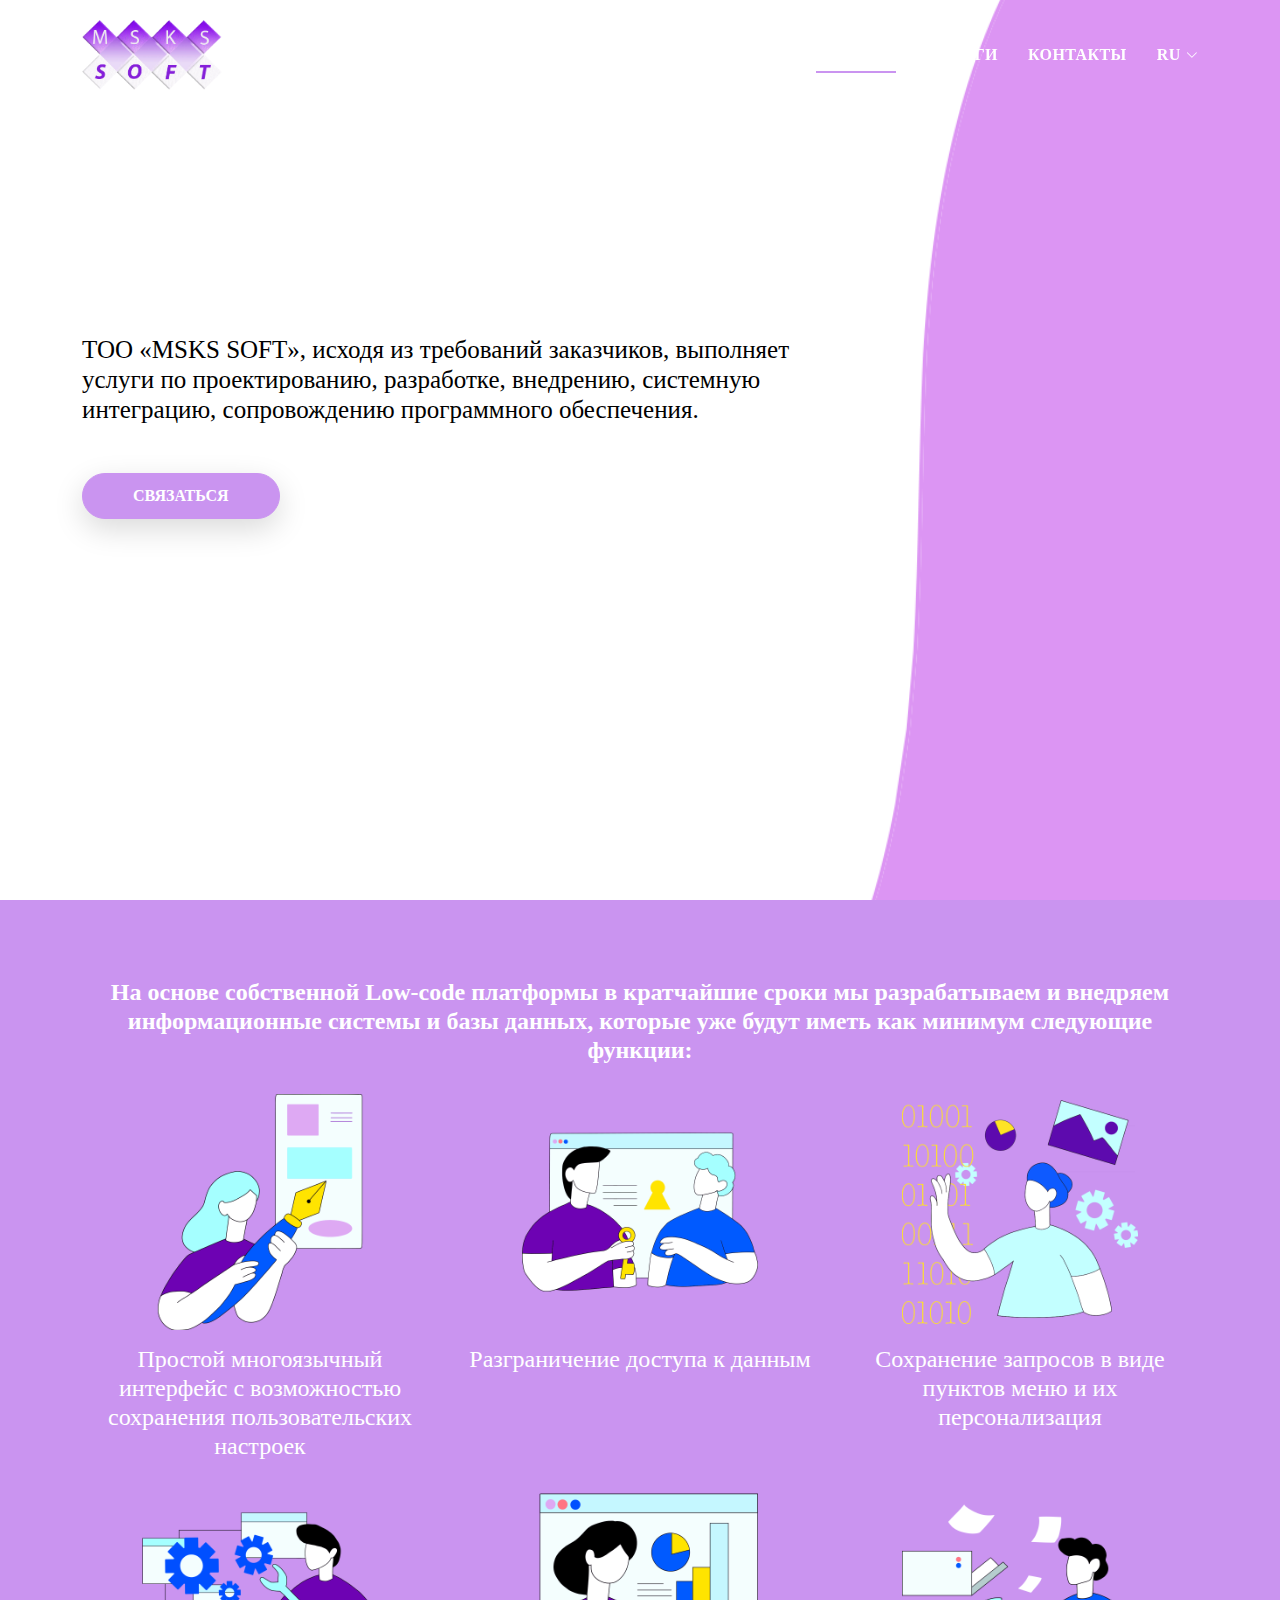
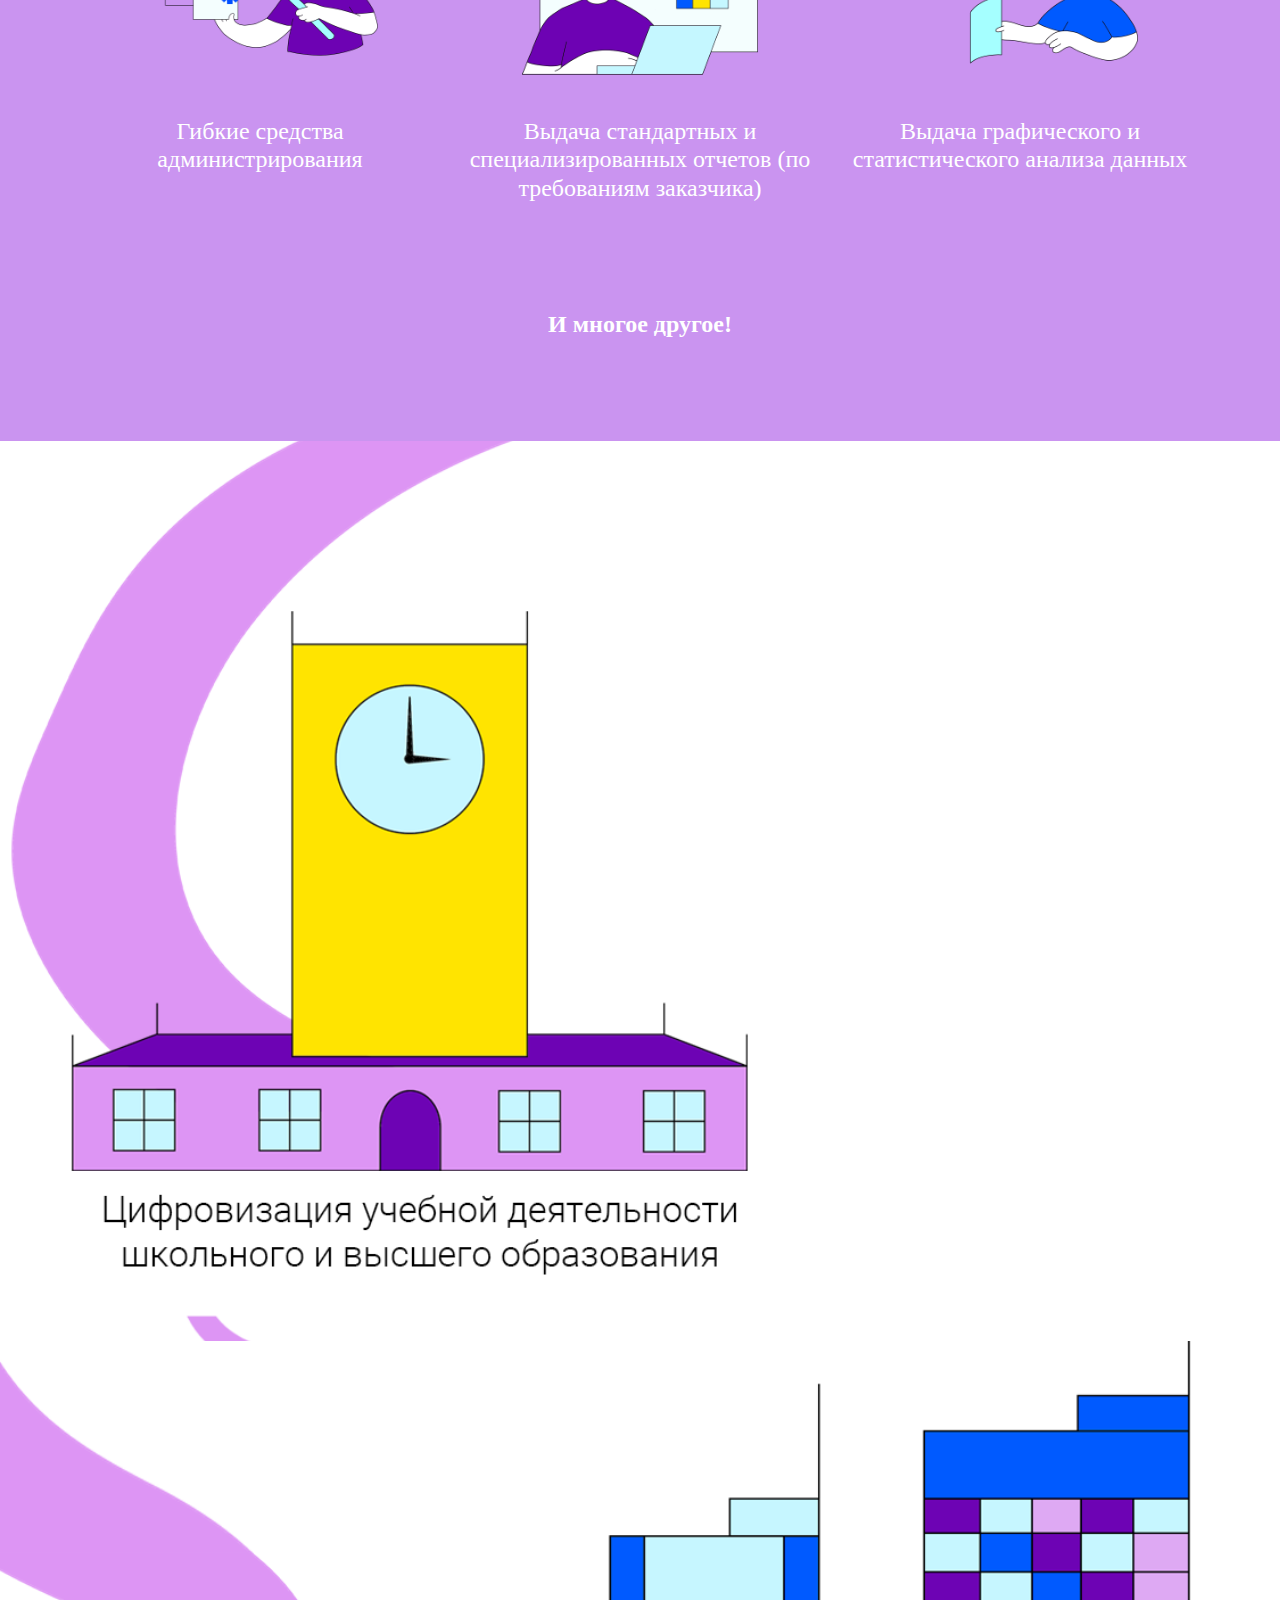
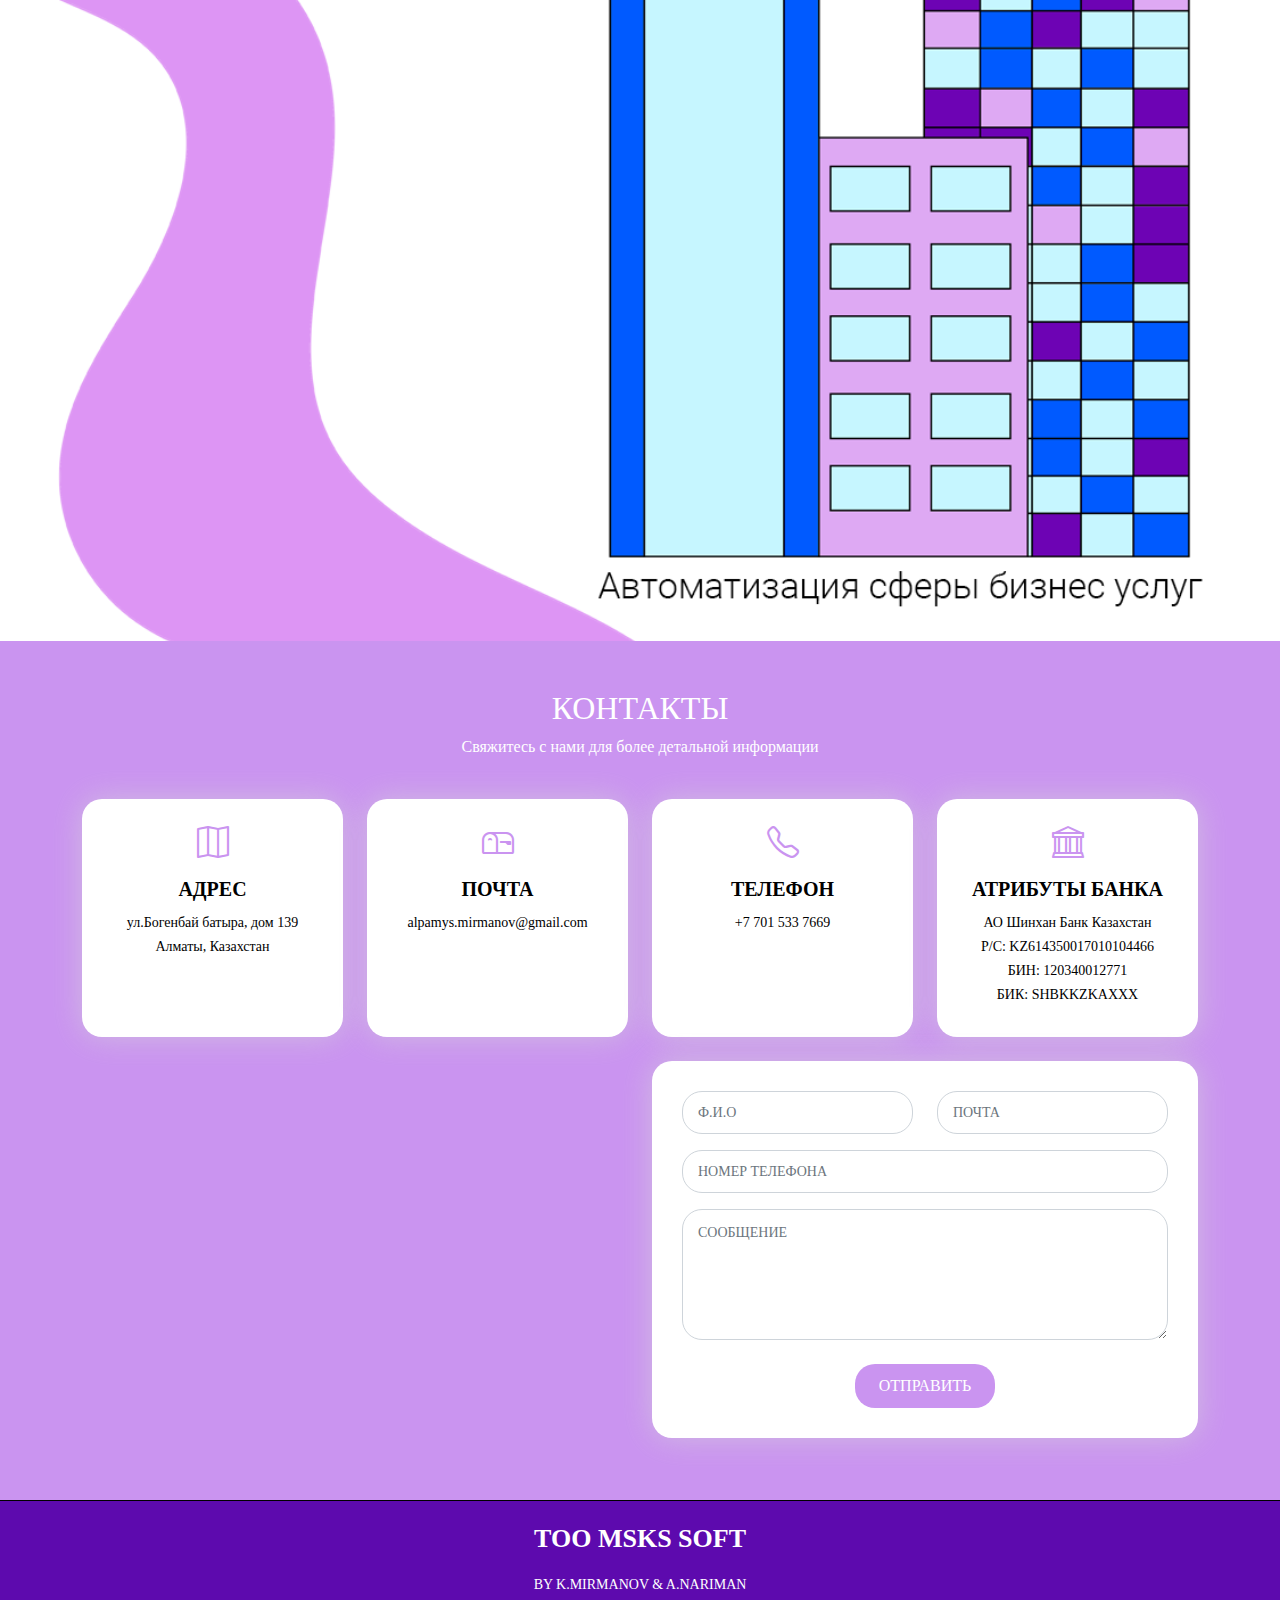
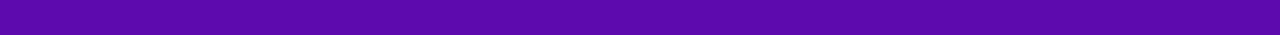
==== home.html @ 3b60f01e "Create home.html" ====
<!DOCTYPE html>
<html lang="en">

<head>
  <meta charset="utf-8">
  <meta content="width=device-width, initial-scale=1.0" name="viewport">

  <title>MSKS SOFT</title>
  <meta content="" name="description">
  <meta content="" name="keywords">

  <!-- Favicons -->
  <link href="assets/img/favicon.png" rel="icon">
  <link href="assets/img/apple-touch-icon.png" rel="apple-touch-icon">

  <!-- Vendor CSS Files -->
  <link href="assets/vendor/bootstrap/css/bootstrap.min.css" rel="stylesheet">
  <link href="assets/vendor/bootstrap-icons/bootstrap-icons.css" rel="stylesheet">
  <link href="assets/vendor/glightbox/css/glightbox.min.css" rel="stylesheet">
  <link href="assets/vendor/swiper/swiper-bundle.min.css" rel="stylesheet">

  <!-- CSS -->
  <link href="assets/cssmobile/style.css" rel="stylesheet">


</head>




<body>

  <!-- ======= Header ======= -->
  <header id="header" class="fixed-top">
    <div class="container d-flex align-items-center justify-content-between">

      <a href="index.html" class="logo"><img src="assets/img/logo.png" alt="" class="img-fluid"></a>


      <nav id="navbar" class="navbar">
        <ul>
          <li><a class="nav-link scrollto active" href="#hero">ГЛАВНАЯ</a></li>
          <li><a class="nav-link scrollto" href="#menu">УСЛУГИ</a></li>
          <li><a class="nav-link scrollto" href="#contact">КОНТАКТЫ</a></li>
          <li class="dropdown"><a href="#"><span>RU</span> <i class="bi bi-chevron-down"></i></a>
            <ul>
              </li>
              <li><a href="index_mobile_eng.html">ENG</a></li>
              <li><a href="index_mobile_kaz.html">KAZ</a></li>
            </ul>
          </li>
          
        </ul>
        <i class="bi bi-list mobile-nav-toggle"></i>
      </nav><!-- .navbar -->

    </div>
  </header><!-- End Header -->

  <!-- ======= Hero Section ======= -->
  <div id="hero" class="hero route bg-image" style="background-image: url(assets/img/hero_mobile.png)">
    <div class="overlay-itro"></div>
    <div class="hero-content display-table">
      <div class="table-cell">
        <div class="container">

          <h1 class="hero-title mb-4">ТОО «MSKS SOFT», исходя из требований  заказчиков,  выполняет услуги по проектированию, разработке, внедрению, системную интеграцию, сопровождению программного обеспечения.<br>
          </h1>
          <br>
            <a class="btn btn-primary" href="#contact" role="button">СВЯЗАТЬСЯ</a>

        </div>
      </div>
    </div>
  </div><!-- End Hero Section -->



  <main id="main">




    <section id="menu" class="menu">
      <div class="container" data-aos="fade-up">
  
  
  
  
        <div class="tab-content" data-aos="fade-up" data-aos-delay="300">
  
          <div class="tab-pane fade active show" id="menu-starters">
  
            <div class="tab-header text-center"> <br><br>
              <h3>На основе собственной Low-code платформы в кратчайшие
                сроки  мы разрабатываем и внедряем информационные системы и базы данных, которые уже
                будут иметь как минимум следующие функции:                
                </h3>
            </div>
  
            <div class="row gallery-6">
  
              <div class="col-lg-4 menu-item">
                <a href="assets/img/u1.png" class="glightbox"><img src="assets/img/u1.png" class="menu-img img-fluid" alt=""></a>
                <h4>Простой многоязычный интерфейс с возможностью сохранения пользовательских настроек
                </h4>
              </div><!-- Menu Item -->
  
              <div class="col-lg-4 menu-item">
                <a href="assets/img/u2.png" class="glightbox"><img src="assets/img/u2.png" class="menu-img img-fluid" alt=""></a>
                <h4>Разграничение доступа к данным                 </h4>
              </div><!-- Menu Item -->
  
              <div class="col-lg-4 menu-item">
                <a href="assets/img/u3.png" class="glightbox"><img src="assets/img/u3.png" class="menu-img img-fluid" alt=""></a>
                <h4>Сохранение запросов в виде пунктов меню и их персонализация                 </h4>
              </div><!-- Menu Item -->
  
              <div class="col-lg-4 menu-item">
                <a href="assets/img/u4.png" class="glightbox"><img src="assets/img/u4.png" class="menu-img img-fluid" alt=""></a>
                <h4>Гибкие средства администрирования                 </h4>
              </div><!-- Menu Item -->
  
              <div class="col-lg-4 menu-item">
                <a href="assets/img/u5.png" class="glightbox"><img src="assets/img/u5.png" class="menu-img img-fluid" alt=""></a>
                <h4>Выдача стандартных и специализированных отчетов (по требованиям заказчика)                </h4>
  
              </div><!-- Menu Item -->
  
              <div class="col-lg-4 menu-item">
                <a href="assets/img/u6.png" class="glightbox"><img src="assets/img/u6.png" class="menu-img img-fluid" alt=""></a>
                <h4>Выдача графического и статистического анализа данных                </h4>
  
              </div><!-- Menu Item -->
  
            </div><br><br><br>
            <div class="tab-header text-center">
              <h3>И многое другое!</h3>
               
            </div>
          </div><!-- End Starter Menu Content -->
        </div>
      </div>
    </section>




<br><br><br>

    <div  id="town" class="home"">

      <div class="container">
        
        <div class="town-content">

        </div>
        <div class="town-content">

        </div>
        <div class="town-content">
          
          </div>
      </div>
    </div><!-- End town -->


    <div id="town2" class="home">

      <div class="container">
        <div class="town2-content">

  

        </div>
      </div>
    </div><!-- End town -->
  

  </section>
 <!-- ======= Contact Section ======= --><br><br>
 <section id="contact" class="contact section-bg">
  <div class="container" data-aos="fade-up">

    <div class="section-title">
      <h2 id="kntkt">КОНТАКТЫ</h2>
      <p id="snami">Свяжитесь с нами для более детальной информации</p>
      <br>
    </div>



    <div class="row">
      <div class="col-lg-3 col-md-6">
        <div class="info-box mb-4">
          <i class="bi bi-map"></i></i>
          <h3>АДРЕС</h3>
          <p>ул.Богенбай батыра, дом 139</p>
          <p>Алматы, Казахстан</p>
          <br><br>


        </div>
      </div>

      <div class="col-lg-3 col-md-6">
        <div class="info-box  mb-4">
          <i class="bi bi-mailbox"></i>
          <h3>ПОЧТА</h3>
          <p>alpamys.mirmanov@gmail.com</p><br><br><br>


        </div>
      </div>

      <div class="col-lg-3 col-md-6">
        <div class="info-box  mb-4">
          <i class="bi bi-telephone"></i>
          <h3>ТЕЛЕФОН</h3>
          <p>+7 701 533 7669</p><br>
          <br>
          <br>


        </div>
      </div>

      
      <div class="col-lg-3 col-md-6">
        <div class="info-box  mb-4">
          <i class="bi bi-bank"></i>
          <h3>АТРИБУТЫ БАНКА</h3>
          <p id="bank">АО Шинхан Банк Казахстан          </p>
          <p id="bank">Р/С: KZ614350017010104466          </p>
          <p id="bank">БИН: 120340012771
          </p>
          <p id="bank">БИК: SHBKKZKAXXX</p>
        </div>
      </div>
    </div>

    <div class="row">

      <div class="col-lg-6 ">
        <iframe class="mb-4 mb-lg-0" src="https://www.google.com/maps/embed?pb=!1m18!1m12!1m3!1d1800.952587237535!2d76.93706563791206!3d43.25147571733733!2m3!1f0!2f0!3f0!3m2!1i1024!2i768!4f13.1!3m3!1m2!1s0x38836faad9323af1%3A0x49ef5af411e0a609!2sBogenbai%20Batyr%20Street%20139%2C%20Almaty%20050000%2C%20Kazakhstan!5e0!3m2!1sen!2smy!4v1660558968487!5m2!1sen!2smy" frameborder="0" style="border:0; width: 100%; height: 384px;" allowfullscreen></iframe>
      </div>

      <div class="col-lg-6">
        <form action="https://formspree.io/f/maykyvpa" method="post" role="form" class="formm">
          <div class="row">
            <div class="col-md-6 form-group">
              <input type="text" name="name" class="form-control" id="name" placeholder="Ф.И.О" required>
            </div>
            <div class="col-md-6 form-group mt-3 mt-md-0">
              <input type="email" class="form-control" name="email" id="email" placeholder="ПОЧТА" required>
            </div>
          </div>
          <div class="form-group mt-3">
            <input type="text" class="form-control" name="subject" id="subject" placeholder="НОМЕР ТЕЛЕФОНА" required>
          </div>
          <div class="form-group mt-3">
            <textarea class="form-control" name="message" rows="5" placeholder="СООБЩЕНИЕ" required></textarea>
          </div>
          <br>
          <div class="text-center"><button type="submit">ОТПРАВИТЬ</button></div>
        </form>
      </div>

    </div>

  </div>
</section><!-- End Contact Section -->



  </main>

<br><br>
 
  <!-- ======= Footer ======= -->
  <footer id="footer">
    <div class="container">
      <br>
      <h3>ТОО MSKS SOFT </h3>
      <p>BY K.MIRMANOV & A.NARIMAN</p>

      </div>
    </div>
  </footer><!-- End Footer -->



  <div id="preloader"></div>
  <a href="#" class="back-to-top d-flex align-items-center justify-content-center"><i class="bi bi-arrow-up-short"></i></a>

  <!-- Vendor JS Files -->
  <script src="assets/vendor/purecounter/purecounter_vanilla.js"></script>
  <script src="assets/vendor/bootstrap/js/bootstrap.bundle.min.js"></script>
  <script src="assets/vendor/glightbox/js/glightbox.min.js"></script>
  <script src="assets/vendor/swiper/swiper-bundle.min.js"></script>
  <script src="assets/vendor/typed.js/typed.min.js"></script>

  <!-- JS File -->
  <script src="assets/js/main.js"></script>

</body>

</html>
---- assets/cssmobile/style.css ----
/*--------------------------------------------------------------
# General
--------------------------------------------------------------*/
body {
  background-color: #ca94f0;
  color: #000000;
}

h1,
h2,
h3,
h4,
h5,
h6 {
  color: #1e1e1e;
}

a {
  color: #1e1e1e;
  text-decoration: none;
  transition: all 0.5s ease-in-out;
}

a:hover {
  color: #ca94f0;
  text-decoration: none;
  transition: all 0.5s ease-in-out;
}

.p-r {
  position: relative;
}

.color-a {
  text-decoration: none;
  color: #ca94f0;
}

.color-d {
  color: #f5f5f5;
}

.color-text-a {
  text-decoration: none;
  color: #000000;
}

.box-shadow,
.card-blog,
.work-box,
.service-box,
.paralax-mf {
  box-shadow: 0 13px 8px -10px rgba(0, 0, 0, 0.1);
}

.box-shadow-a,
.button:hover {
  text-decoration: none;
  box-shadow: 0 0 0 4px #cde1f8;
}

.display-5 {
  font-size: 2.5rem;
  font-weight: 300;
  line-height: 1.1;
}

.display-6 {
  font-size: 2rem;
  font-weight: 300;
  line-height: 1.1;
}

.avatar {
  width: 32px;
  height: 32px;
  margin-right: 4px;
  overflow: hidden;
}

.bg-image {
  background-repeat: no-repeat;
  background-attachment: fixed;
  background-size: cover;
  background-position: center center;
}

@media (max-width: 1024px) {
  .bg-image {
    background-attachment: scroll;
  }
}

.overlay-mf {
  background-color: #ca94f0;
}

.overlay-mf {
  position: absolute;
  top: 0;
  left: 0px;
  padding: 0;
  height: 100%;
  width: 100%;
  opacity: 0.7;
}

.paralax-mf {
  position: relative;
  padding: 8rem 0;
}

.display-table {
  width: 100%;
  height: 100%;
  display: table;
}

.table-cell {
  display: table-cell;
  vertical-align: middle;
}

/*--/ Sections /--*/
.sect-4 {
  padding: 4rem 0;
}

.sect-pt4 {
  padding-top: 4rem;
}

.sect-mt4 {
  margin-top: 4rem;
}

/*--/ Title s /--*/
.title-s {
  font-weight: 600;
  color: #1e1e1e;
  font-size: 1.1rem;
}

/*--/ Title A /--*/
.title-box {
  margin-bottom: 4rem;
}

.title-a {
  text-decoration: none;
  font-size: 3rem;
  font-weight: bold;
  text-transform: uppercase;
}

.subtitle-a {
  text-decoration: none;
  color: #4e4e4e;
}

.line-mf {
  width: 40px;
  height: 5px;
  background-color: #ca94f0;
  margin: 0 auto;
}

/*--/ Title Left /--*/
.title-box-2 {
  margin-bottom: 3rem;
}

.title-left {
  font-size: 2rem;
  position: relative;
}

.title-left:before {
  content: "";
  position: absolute;
  height: 3px;
  background-color: #ca94f0;
  width: 100px;
  bottom: -12px;
}

/*------/ Box /------*/
.box-pl2 {
  padding-left: 2rem;
}

.box-shadow-full {
  padding: 3rem 1.25rem;
  position: relative;
  background-color: #fff;
  margin-bottom: 3rem;
  z-index: 2;
  box-shadow: 0 1px 1px 0 rgba(0, 0, 0, 0.06), 0 2px 5px 0 rgba(0, 0, 0, 0.2);
}

@media (min-width: 768px) {
  .box-shadow-full {
    padding: 3rem;
  }
}

/*------/ Socials /------*/
.socials {
  padding: 1.5rem 0;
}

.socials ul li {
  display: inline-block;
}

.socials .ico-circle {
  height: 40px;
  width: 40px;
  font-size: 1.2rem;
  border-radius: 50%;
  line-height: 1.6;
  margin: 0 15px 0 0;
  box-shadow: 0 0 0 3px #ca94f0;
  transition: all 500ms ease;
}

.socials .ico-circle:hover {
  background-color: #ca94f0;
  color: #fff;
  box-shadow: 0 0 0 3px #cde1f8;
  transition: all 500ms ease;
}

/*------/ Ul resect /------*/
.ul-resect,
.widget-tags ul,
.widget-sidebar .list-sidebar,
.box-comments .list-comments,
.blog-wrapper .post-meta ul,
.list-ico,
.socials ul {
  list-style: none;
  padding-left: 0;
  margin-bottom: 0;
}

.list-ico {
  line-height: 2;
}

.list-ico span {
  color: #ca94f0;
  margin-right: 10px;
}

/*------/ Ico Circle /------*/
.ico-circle {
  height: 100px;
  width: 100px;
  font-size: 2rem;
  border-radius: 50%;
  line-height: 1.55;
  margin: 0 auto;
  text-align: center;
  box-shadow: 0 0 0 10px #ca94f0;
  display: block;
}

/*------/ Owl Carousel /------*/
.owl-theme .owl-dots {
  text-align: center;
  margin-top: 18px;
}

.owl-theme .owl-dots .owl-dot {
  display: inline-block;
}

.owl-theme .owl-dots .owl-dot span {
  width: 18px;
  height: 7px;
  margin: 5px 5px;
  background: #cde1f8;
  border: 0px solid #cde1f8;
  display: block;
  transition: all 0.6s ease-in-out;
  cursor: pointer;
}

.owl-theme .owl-dots .owl-dot:hover span {
  background-color: #cde1f8;
}

.owl-theme .owl-dots .owl-dot.active span {
  background-color: #1B1B1B;
  width: 25px;
}

/*--/ Scrolltop s /--*/
.scrolltop-mf {
  position: relative;
  display: none;
}

.scrolltop-mf span {
  z-index: 999;
  position: fixed;
  width: 42px;
  height: 42px;
  background-color: #ca94f0;
  opacity: 0.7;
  font-size: 1.6rem;
  line-height: 1.5;
  text-align: center;
  color: #ca94f0;
  top: auto;
  left: auto;
  right: 30px;
  bottom: 50px;
  cursor: pointer;
  border-radius: 50%;
}

/*--------------------------------------------------------------
# Back to top button
--------------------------------------------------------------*/
.back-to-top {
  position: fixed;
  visibility: hidden;
  opacity: 0;
  right: 15px;
  bottom: 15px;
  z-index: 996;
  background: #5d0aae;
  width: 40px;
  height: 40px;
  border-radius: 50px;
  transition: all 0.4s;
}

.back-to-top i {
  font-size: 28px;
  color: #fff;
  line-height: 0;
}

.back-to-top:hover {
  background: #0e5aff;
  color: #fff;
}

.back-to-top.active {
  visibility: visible;
  opacity: 1;
}

/*------/ Prelaoder /------*/
#preloader {
  position: fixed;
  top: 0;
  left: 0;
  right: 0;
  bottom: 0;
  z-index: 9999;
  overflow: hidden;
  background: #ca94f0;
}

#preloader:before {
  content: "";
  position: fixed;
  top: calc(50% - 30px);
  left: calc(50% - 30px);
  border: 6px solid #f2f2f2;
  border-top: 6px solid #ca94f0;
  border-radius: 50%;
  width: 60px;
  height: 60px;
  -webkit-animation: animate-preloader 1s linear infinite;
  animation: animate-preloader 1s linear infinite;
}

@-webkit-keyframes animate-preloader {
  0% {
    transform: rotate(0deg);
  }

  100% {
    transform: rotate(360deg);
  }
}

@keyframes animate-preloader {
  0% {
    transform: rotate(0deg);
  }

  100% {
    transform: rotate(360deg);
  }
}

/*------/ Button /------*/
.button {
  display: inline-block;
  padding: 0.3rem 0.6rem;
  text-align: center;
  vertical-align: middle;
  -webkit-user-select: none;
  -moz-user-select: none;
  user-select: none;
  font-size: 1rem;
  border-radius: 0.3rem;
  border: 1px solid transparent;
  transition: all 500ms ease;
  cursor: pointer;
}

.button:focus {
  outline: 0;
}

.button:hover {
  background-color: #c17af5;
  color: #fff;
  transition: all 500ms ease;
}

.button-a {
  text-decoration: none;
  background-color: #ca94f0;
  color: #fff;
  border-color: #cde1f8;
}

.button-big {
  padding: 0.9rem 2.3rem;
  font-size: 1.2rem;
}

.button-rouded {
  border-radius: 5rem;
}

.btn-lg {
  padding: 0.5rem 1rem;
  font-size: 1.25rem;
  line-height: 1.5;
  border-radius: 0.3rem;
}

/*--------------------------------------------------------------
# Header
--------------------------------------------------------------*/
#header {
  transition: all 0.5s;
  z-index: 997;
  padding: 20px 0;
}

#header .logo {
  font-size: 28px;
  margin: 0;
  padding: 0;
  font-weight: 600;
  letter-spacing: 1px;
}

#header .logo a {
  color: black;
}

#header .logo img {
  max-height: 70px;
}

#header.header-scrolled {
  background: #5d0aae;
  padding: 12px 0;
}

/*--------------------------------------------------------------
# Navigation Menu
--------------------------------------------------------------*/
/**
* Desktop Navigation 
*/
.navbar {
  padding: 0;
}

.navbar ul {
  margin: 0;
  padding: 0;
  display: flex;
  list-style: none;
  align-items: center;
}

.navbar li {
  position: relative;
}

.navbar>ul>li {
  white-space: nowrap;
  padding: 10px 0 10px 30px;
}

.navbar a,
.navbar a:focus {
  display: flex;
  align-items: center;
  justify-content: space-between;
  color: #fff;
  font-size: 16px;
  font-family: Roboto Mono;
  font-weight: 600;
  padding: 0;
  white-space: nowrap;
  transition: 0.3s;
  letter-spacing: 0.4px;
  position: relative;
  text-transform: uppercase;
}

.navbar a i,
.navbar a:focus i {
  font-size: 12px;
  line-height: 0;
  margin-left: 5px;
  font-family: Roboto Mono;
}

.navbar>ul>li>a:before {
  content: "";
  position: absolute;
  width: 100%;
  height: 2px;
  bottom: -6px;
  width: 0;
  background-color: #ca94f0;
  visibility: hidden;
  transition: all 0.3s ease-in-out 0s;
}

.navbar a:hover:before,
.navbar li:hover>a:before,
.navbar .active:before {
  visibility: visible;
  width: 100%;
}

.navbar a:hover,
.navbar .active,
.navbar .active:focus,
.navbar li:hover>a {
  color: rgb(255, 255, 255);
}

.navbar .dropdown ul {
  display: block;
  position: absolute;
  left: 30px;
  margin: 0;
  padding: 10px 0;
  opacity: 0;
  visibility: hidden;
  background: #fff;
  box-shadow: 0px 0px 30px rgba(127, 137, 161, 0.25);
  transition: 0.3s;
}

.navbar .dropdown ul li {
  min-width: 20px;
}

.navbar .dropdown ul a {
  padding: 10px 20px;
  font-size: 14px;
  text-transform: none;
  color: #000000;
}

.navbar .dropdown ul a i {
  font-size: 12px;
  
}

.navbar .dropdown ul a:hover,
.navbar .dropdown ul .active:hover,
.navbar .dropdown ul li:hover>a {
  color: #ca94f0;
}

.navbar .dropdown:hover>ul {
  opacity: 1;
  top: 100%;
  visibility: visible;
}

.navbar .dropdown .dropdown ul {
  top: 0;
  left: calc(100% - 30px);
  visibility: hidden;
}

.navbar .dropdown .dropdown:hover>ul {
  opacity: 1;
  top: 0;
  left: 100%;
  visibility: visible;
}

@media (max-width: 1366px) {
  .navbar .dropdown .dropdown ul {
    left: -90%;
  }

  .navbar .dropdown .dropdown:hover>ul {
    left: -100%;
  }
}

/**
* Mobile Navigation 
*/
.mobile-nav-toggle {
  color: #fff;
  font-size: 28px;
  cursor: pointer;
  display: none;
  line-height: 0;
  transition: 0.5s;
}

@media (max-width: 991px) {
  .mobile-nav-toggle {
    display: block;
  }

  .navbar ul {
    display: none;
  }
}

.navbar-mobile {
  position: fixed;
  overflow: hidden;
  top: 0;
  right: 0;
  left: 0;
  bottom: 0;
  background: rgba(78, 78, 78, 0.9);
  transition: 0.3s;
  z-index: 999;
}

.navbar-mobile .mobile-nav-toggle {
  position: absolute;
  top: 15px;
  right: 15px;
}

.navbar-mobile ul {
  display: block;
  position: absolute;
  top: 55px;
  right: 15px;
  bottom: 15px;
  left: 15px;
  padding: 10px 0;
  background-color: #fff;
  overflow-y: auto;
  transition: 0.3s;
}

.navbar-mobile>ul>li {
  padding: 0;
}

.navbar-mobile a:hover:before,
.navbar-mobile li:hover>a:before,
.navbar-mobile .active:before {
  visibility: hidden;
}

.navbar-mobile a,
.navbar-mobile a:focus {
  padding: 10px 20px;
  font-size: 15px;
  color: #4e4e4e;
}

.navbar-mobile a:hover,
.navbar-mobile .active,
.navbar-mobile li:hover>a {
  color: #ca94f0;
}

.navbar-mobile .getstarted,
.navbar-mobile .getstarted:focus {
  margin: 15px;
}

.navbar-mobile .dropdown ul {
  position: static;
  display: none;
  margin: 10px 20px;
  padding: 10px 0;
  z-index: 99;
  opacity: 1;
  visibility: visible;
  background: #fff;
  box-shadow: 0px 0px 30px rgba(127, 137, 161, 0.25);
}

.navbar-mobile .dropdown ul li {
  min-width: 200px;
}

.navbar-mobile .dropdown ul a {
  padding: 10px 20px;
}

.navbar-mobile .dropdown ul a i {
  font-size: 12px;
}

.navbar-mobile .dropdown ul a:hover,
.navbar-mobile .dropdown ul .active:hover,
.navbar-mobile .dropdown ul li:hover>a {
  color: #ca94f0;
}

.navbar-mobile .dropdown>.dropdown-active {
  display: block;
}

/*--------------------------------------------------------------
# Hero Section
--------------------------------------------------------------*/
.hero {
  height: 100vh;
  position: relative;
  color: #fff;
  background-color: white;
}

.hero .hero-content {
  text-align: left;
  position: absolute;
  padding-bottom: 50%;
}

.btn.btn-primary {
  background: #ca94f0;
  border-color: #ca94f0 ;
  color: #ffffff;
  padding: 10px 50px 10px 50px ;
  margin-right: 35%;
 
  font-weight: bold;
  font-family: Roboto Mono;
  border-radius: 38px;
  box-shadow: 0 10px 30px 0 rgba(0, 0, 0, 0.15);

}
.btn.btn-primary:hover {
  background: #5d0aae;
  color: #ffffff;
  padding: 20px 70px 20px 70px ;
  font-weight: bold;
  font-family: Roboto Mono;
  border-radius: 38px;
  box-shadow: 0 10px 30px 0 rgba(0, 0, 0, 0.15);

}

.hero .overlay-itro {
  background-color: transparent;
  position: absolute;
  top: 0;
  left: 0px;
  padding: 0;
  height: 100%;
  width: 100%;
  opacity: 0.9;
}

.hero .hero-title {
  color: black;
  font-family: Roboto;
  font-weight: lighter;
  margin-right: 25%;
  margin-top: 30%;
  text-align: left;
  font-size: 25px;
}

@media (min-width: 768px) {
  .hero .hero-title {
    font-family: Roboto;
    text-align: left;
  font-weight: lighter;
    font-size: 25px;
    margin-right: 30%;
  }
}

.hero .hero-subtitle {
  font-size: 25px;
  font-family: Roboto;
  font-weight: lighter;
  color:black;
  margin-right: 30%;
}

@media (min-width: 768px) {
  .hero .hero-subtitle {
    font-size: 25px;
    font-family: Roboto;
    font-weight: lighter;
    margin-right: 30%;
  }
}

.hero .text-slider-items {
  display: none;
}

.hero-single {
  height: 350px;
}

.hero-single .hero-content {
  margin-top: 30px;
}

.hero-single .hero-title {
  text-transform: uppercase;
  font-size: 26px;
  font-family: Roboto;
  font-weight: lighter;
  margin-right: 30%;
}

@media (min-width: 768px) {
  .hero-single .hero-title {
    font-size: 26px;
    font-family: Roboto;
    font-weight: lighter;
    margin-right: 30%;
  }
}

.hero-single .breadcrumb {
  background-color: transparent;
  color: #ca94f0;
}

.hero-single .breadcrumb .breadcrumb-item:before {
  color: #cde1f8;
}

.hero-single .breadcrumb .breadcrumb-item.active {
  color: #cde1f8;
}

.hero-single .breadcrumb a {
  color: #fff;
}

/*--------------------------------------------------------------
# fero Section
--------------------------------------------------------------*/
.fero {
  width: 100%;
  height: 100vh;
  background: url(../img/fero-bg.png) top center no-repeat;
  background-size: cover;
}

.fero h1 {
  margin: 0;
  padding: 10px 10px 200px 0px;
  font-size: 48px;
  text-align: center;
  font-weight: 700;
  color: #ffffff;
}

.fero h2 {
  color: #ffffff;
  margin: 15px 0 0 0;
  font-size: 26px;
}

.fero .btn-get-started {
  margin-top: 30px;
  line-height: 0;
  padding: 15px 40px;
  border-radius: 4px;
  transition: 0.5s;
  color: #ca94f0;
  background: #4154f1;
  box-shadow: 0px 5px 30px rgba(65, 84, 241, 0.4);
}

.fero .btn-get-started span {
  font-family: "Nunito", sans-serif;
  font-weight: 600;
  font-size: 16px;
  letter-spacing: 1px;
}

.fero .btn-get-started i {
  margin-left: 5px;
  font-size: 18px;
  transition: 0.3s;
}

.fero .btn-get-started:hover i {
  transform: translateX(5px);
}

.fero .fero-img {
  text-align: right;
}

@media (min-width: 1024px) {
  .fero {
    background-attachment: fixed;
  }
}

@media (max-width: 991px) {
  .fero {
    height: auto;
    padding: 120px 0 60px 0;
  }

  .fero .fero-img {
    text-align: center;
    margin-top: 80px;
  }

  .fero .fero-img img {
    width: 80%;
  }
}

@media (max-width: 768px) {
  .fero {
    text-align: center;
  }

  .fero h1 {
    font-size: 32px;
  }

  .fero h2 {
    font-size: 24px;
  }

  .fero .fero-img img {
    width: 100%;
  }
}











/*--------------------------------------------------------------
# town
--------------------------------------------------------------*/
#town {
  background: url("../img/town_mobile1.png") repeat scroll center center/cover;
  height: 100vh;
  width: 100%;
}

#town .town-content {
  height: 100vh;
  text-align: left;
  width: 100%;
  display: flex;
  justify-content: center;
  flex-direction: column;
}

.town-content h1 {
  font-size: 30px;
  text-align: left;
  font-family: Roboto Mono;
  font-weight: 700;
  padding-bottom: 50%;
  margin-bottom: 10px;
  text-transform: uppercase;
  color: rgb(0, 0, 0);
}

.town-content p {
  font-size: 23px;
  letter-spacing: 3px;
  padding-inline-end: 50%;
  margin-top: 0;
  color: rgb(0, 0, 0);
  font-weight: 500;
}





/*--------------------------------------------------------------
# town2
--------------------------------------------------------------*/
#town2 {
  background: url("../img/town_mobile2.png") repeat scroll center center/cover;
  height: 100vh;
  width: 100%;
}

#town2 .town2-content {
  height: 100vh;
  text-align: left;
  width: 100%;
  display: flex;
  justify-content: center;
  flex-direction: column;
}

.town2-content h1 {
  font-size: 40px;
  font-weight: 700;
  margin-bottom: 10px;
  text-transform: uppercase;
  color: rgb(0, 0, 0);
}

.town2-content p {
  font-size: 23px;
  letter-spacing: 3px;
  padding-inline-end: 50%;
  margin-top: 0;
  color: rgb(0, 0, 0);
  font-weight: 500;
}

#business {
  font-size: 23px;
  letter-spacing: 3px;
  padding-inline-end: 50%;
  margin-top: 0;
  color: rgb(0, 0, 0);
  font-weight: 500;
}


#portal {
  font-size: 23px;
  letter-spacing: 3px;
  margin-top: 0;
  color: rgb(0, 0, 0);
  font-weight: 500;
}



/*--------------------------------------------------------------
# Contact
--------------------------------------------------------------*/
.contact .info-box {
  color: #000000;
  text-align: center;
  box-shadow: 0 0 30px rgba(214, 215, 216, 0.6);
  padding: 20px 0 30px 0;
  font-family: Roboto Mono;
  background: #fff;
  border-radius: 20px;
}

.contact .info-box i {
  font-size: 32px;
  font-family: Roboto Mono;
  color: #ca94f0;
  border-radius: 50%;
  padding: 8px;
}


#kntkt {
  color: #fff;
  font-family: Roboto Mono;

  text-align: center;

}

#snami {
  color: #fff;
  font-family: Roboto Mono;

  text-align: center;

}

.contact .info-box h3 {
  font-size: 20px;
  color: #000000;
  font-family: Roboto Mono;
  font-weight: 700;
  text-align: center;
  margin: 10px 0;
}

.contact .info-box p {
  padding: 0;
  line-height: 24px;
  font-size: 14px;
  margin-bottom: 0;
  font-family: Roboto Mono;
  text-align: center;
  color:#000000
}



#bank{
  padding: 0;
  line-height: 24px;
  font-size: 14px;
  margin-bottom: 0;
  font-family: Roboto Mono;
  text-align: center;
  color:#000000
}
.contact .formm {
  box-shadow: 0 0 30px rgba(214, 215, 216, 0.6);
  padding: 30px;
  background: #fff;
  border-radius: 20px;
}

.contact .formm .error-message {
  display: none;
  color: #fff;
  background: #ca94f0;
  text-align: left;
  font-family: Roboto Mono;
  padding: 15px;
  font-weight: 600;
}

.contact .formm .error-message br+br {
  margin-top: 25px;
}

.contact .formm .sent-message {
  display: none;
  color: #fff;
  background: #ca94f0;
  font-family: Roboto Mono;
  text-align: center;
  padding: 15px;
  font-weight: 600;
}

.contact .formm .loading {
  display: none;
  background: #fff;
  text-align: center;
  padding: 15px;
  font-family: Roboto Mono;
}

.contact .formm .loading:before {
  content: "";
  display: inline-block;
  border-radius: 50%;
  width: 24px;
  height: 24px;
  margin: 0 10px -6px 0;
  border: 3px solid #ca94f0;
  border-top-color: #eee;
  -webkit-animation: animate-loading 1s linear infinite;
  animation: animate-loading 1s linear infinite;
}

.contact .formm input,
.contact .formm textarea {
  border-radius: 5px;
  box-shadow: none;
  font-size: 14px;
  font-family: Roboto Mono;
  border-radius: 20px;

}

.contact .formm input:focus,
.contact .formm textarea:focus {
  border-color: #5d0aae;
  border-radius: 20px;
}

.contact .formm input {
  padding: 10px 15px;
  border-radius: 20px;
}

.contact .formm textarea {
  padding: 12px 15px;
  border-radius: 20px;
}

.contact .formm button[type=submit] {
  background: #ca94f0;
  border: 0;
  padding: 10px 24px;
  color: #fff;
  transition: 0.4s;
  border-radius: 5px;
  font-family: Roboto Mono;
  border-radius: 20px;
}

.contact .formm button[type=submit]:hover {
  background: #5d0aae;
  border-radius: 20px;
}

@-webkit-keyframes animate-loading {
  0% {
    transform: rotate(0deg);
  }

  100% {
    transform: rotate(360deg);
  }
}

@keyframes animate-loading {
  0% {
    transform: rotate(0deg);
  }

  100% {
    transform: rotate(360deg);
  }
}

/*--------------------------------------------------------------
# Breadcrumbs
--------------------------------------------------------------*/
.breadcrumbs {
  padding: 15px 0;
  background: #f2f6f9;
  min-height: 40px;
  margin-top: 85px;
}

@media (max-width: 992px) {
  .breadcrumbs {
    margin-top: 56px;
  }
}

.breadcrumbs h2 {
  font-size: 28px;
  font-weight: 300;
}

.breadcrumbs ol {
  display: flex;
  flex-wrap: wrap;
  list-style: none;
  padding: 0;
  font-size: 14px;
  margin: 0;
}

.breadcrumbs ol li+li {
  padding-left: 10px;
}

.breadcrumbs ol li+li::before {
  display: inline-block;
  padding-right: 10px;
  color: #3c6387;
  content: "/";
}

@media (max-width: 768px) {
  .breadcrumbs .d-flex {
    display: block !important;
  }

  .breadcrumbs ol {
    display: block;
  }

  .breadcrumbs ol li {
    display: inline-block;
  }
}










/*--------------------------------------------------------------
# Features
--------------------------------------------------------------*/
.features {
  padding-bottom: 70px;

}

.features .nav-tabs {
  border: 0;
}

.features .nav-link {
  border: 0;
  padding: 20px 20px 20px 20px;
  transition: 0.3s;
  color: white;
  transition: 0.3s ease-in-out;
  border-radius: 10px;
}



.features .nav-link h4 {
  font-size: 18px;
  font-weight: lighter;
  font-family: Roboto;
  transition: 0.3s ease-in-out;
  color: white;
  text-align: center;
}

.features .nav-link p {
  font-size: 14px;
  margin-bottom: 0;
}

.features .nav-link:hover {
  background: #fafbfb;
}

.features .nav-link:hover h4 {
  color: #0e5aff;
}

.features .nav-link.active {
  border-radius: 70px;
  border: 0;
  border-left: 4px solid #ca94f0;
  background: #fafbfb;
}

.features .nav-link.active h4 {
  color: #5d0aae;
}

.features .tab-pane.active {
  -webkit-animation: slide-down 0.5s ease-out;
  animation: slide-down 0.5s ease-out;
}

.features .tab-content {
  text-align: right;
  margin-right: 100px;
}

@-webkit-keyframes slide-down {
  0% {
    opacity: 0;
  }

  100% {
    opacity: 1;
  }
}

@keyframes slide-down {
  0% {
    opacity: 0;
  }

  100% {
    opacity: 1;
  }
}


#uslugi {
  color: white;
  text-align: center;
  font-family: Roboto Mono;
}




/*--------------------------------------------------------------
# Footer
--------------------------------------------------------------*/
#footer {
  background: #5d0aae;
  border-top: #000000 1px solid;
  color: #fff;
  font-size: 14px;
  text-align: center;
  font-family: Roboto Mono;
  padding: 0.5px 0;
}

#footer h3 {
  font-size: 26px;
  font-weight: bold;
  color: #ffffff;
  position: relative;
  padding: 0;
  font-family: Roboto Mono;
  margin: 0 0 20px 0;
}

#footer h2 {
  font-size: 26px;
  font-weight: bold;
  color: #ffffff;
  position: relative;
  padding: 0;
  font-family: Roboto Mono;
  margin: 0 0 20px 0;
}

#footer p {
  font-size: 15;
  font-style: Roboto;
  font-weight: lighter;
  padding: 0;
  margin: 0 0 40px 0;
}



/*--------------------------------------------------------------
# Menu Section
--------------------------------------------------------------*/
.menu .nav-tabs {
  border: 0;
}

.menu .nav-link {
  margin: 0 10px;
  padding: 10px 5px;
  transition: 0.3s;
  color: var(--color-secondary);
  border-radius: 0;
  cursor: pointer;
  height: 100%;
  border: 0;
}

@media (max-width: 575px) {
  .menu .nav-link {
    margin: 0 10px;
    padding: 10px 0;
  }
}

.menu .nav-link i {
  padding-right: 15px;
  font-size: 24px;
}

.menu .nav-link h4 {
  font-size: 18px;
  text-align: center;
  font-family: Roboto ;
  font-weight: lighter;
  margin: 0;
  color: #fff;
}

.menu .nav-link h3 {
  font-size: 24px;
  text-align: center;
  font-family: Roboto Mono;
  font-weight: Bold;
  margin: 0;
  color: #fff;
}

@media (max-width: 575px) {
  .menu .nav-link h4 {
    font-size: 24px;
    color: #fff;
  }
}

.menu .nav-link:hover {
  color: var(--color-primary);
}

.menu .nav-link.active {
  color: var(--color-primary);
  border-color: var(--color-primary);
}

.menu .tab-content .tab-header {
  padding: 30px 0;
}

.menu .tab-content .tab-header p {
  font-size: 24px;
  text-transform: uppercase;
  color: #fff;
  margin-bottom: 0;
}

.menu .tab-content .tab-header h3 {
  font-size: 24px;
  text-align: center;
  font-family: Roboto Mono;
  font-weight: Bold;
  margin: 0;
  color: #fff;
}



.menu .tab-content .menu-item {
  -moz-text-align-last: center;
  text-align-last: center;
}

.menu .tab-content .menu-item .menu-img {
  padding: 0 60px;
  margin-bottom: 15px;
}


.menu .tab-content .menu-item h4 {
  font-size: 24px;
  text-align: center;
  font-family: Roboto ;
  font-weight: lighter;
  margin: 0;
  margin-bottom: 5px;
  color:#fff;
}

.menu .tab-content .menu-item h4:hover {
  font-size: 24px;
  text-align: center;
  font-family: Roboto ;
  font-weight: lighter;
  margin: 0;
  margin-bottom: 5px;
  color: #a5ffff;
  border-bottom: #0e5aff 1px;
}
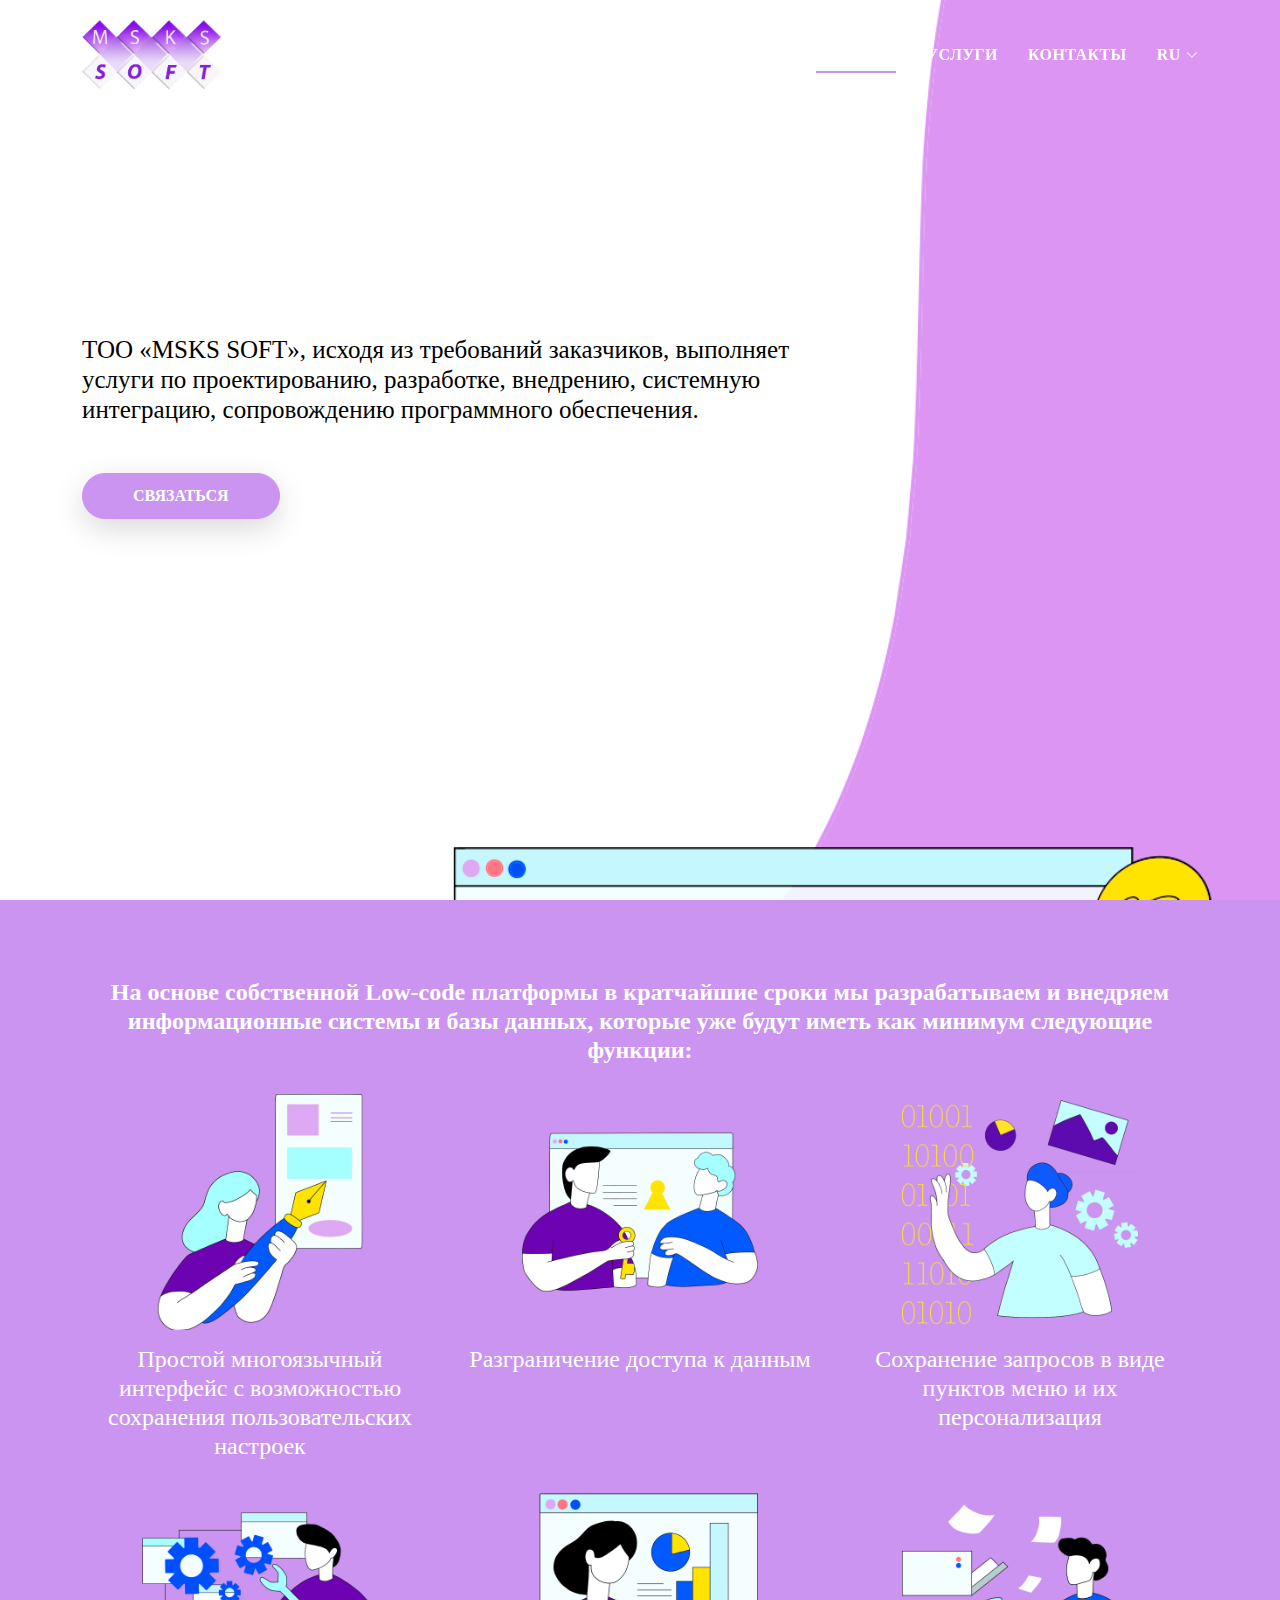
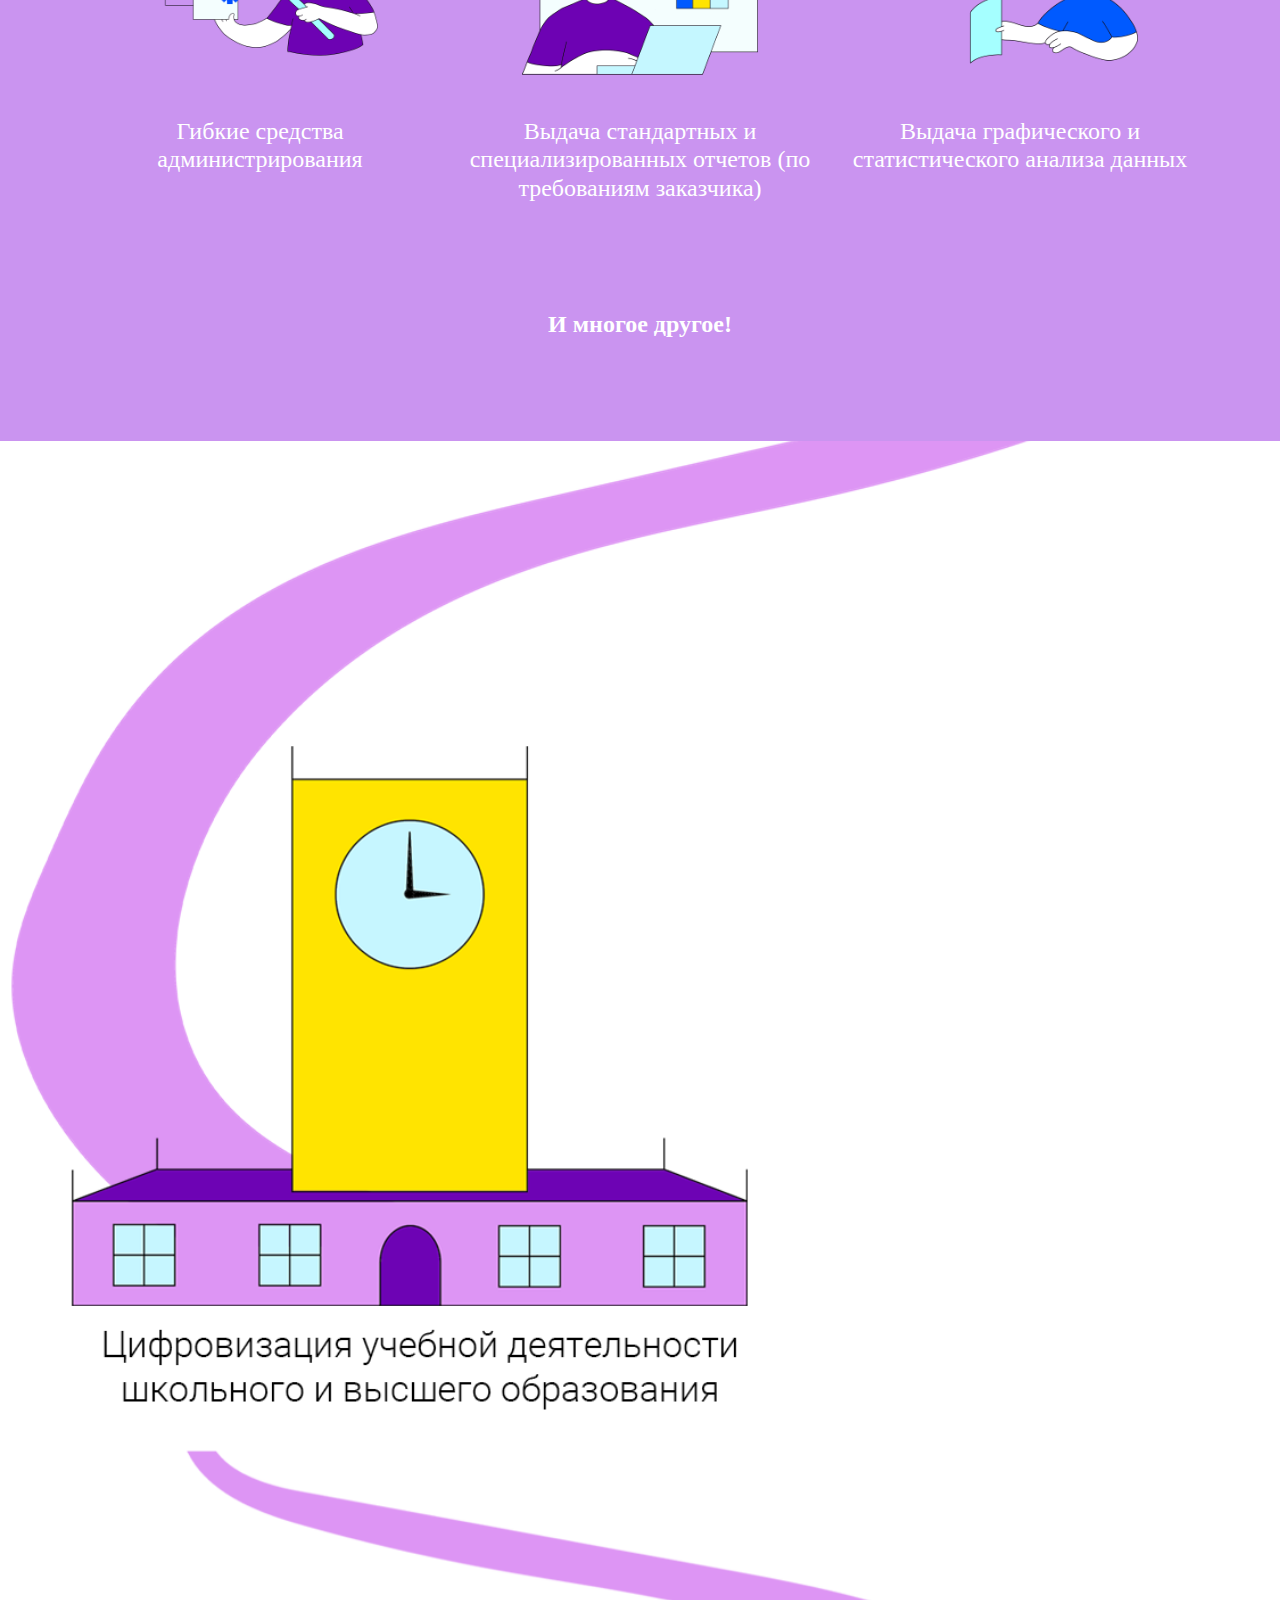
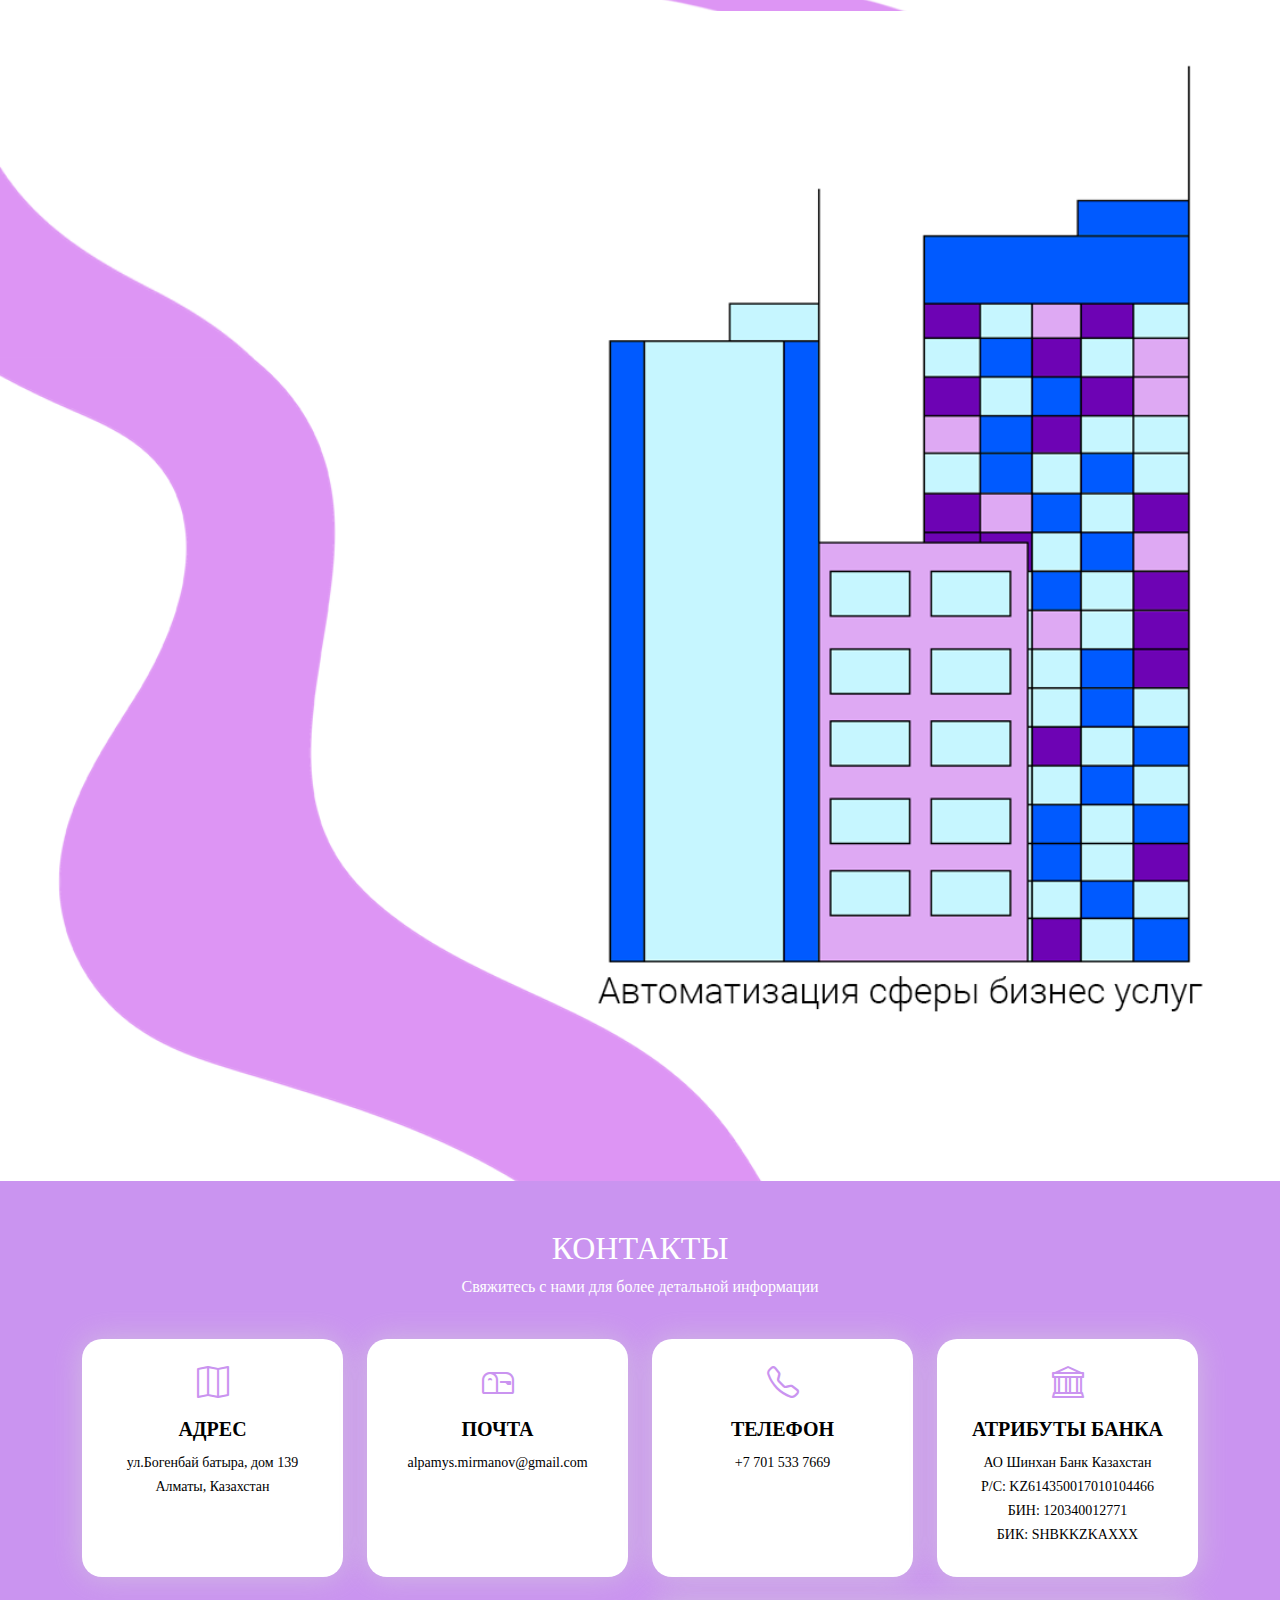
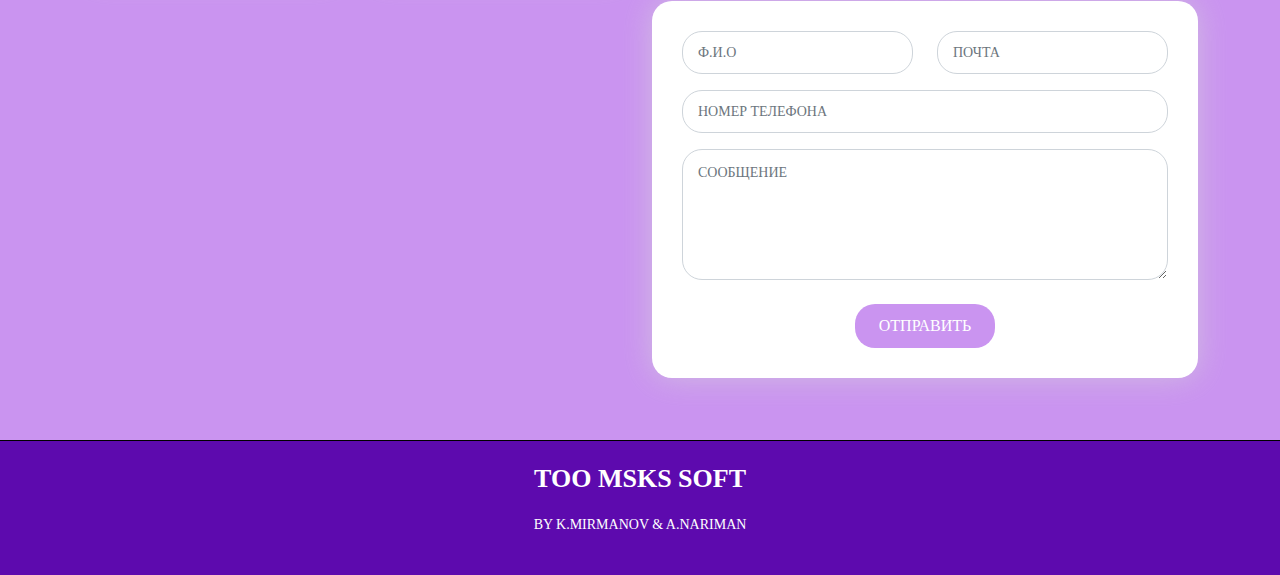
==== commit 9e283456: "Update home.html" ====
--- a/home.html
+++ b/home.html
@@ -20,7 +20,7 @@
   <link href="assets/vendor/swiper/swiper-bundle.min.css" rel="stylesheet">
 
   <!-- CSS -->
-  <link href="assets/cssmobile/style.css" rel="stylesheet">
+  <link href="assets/csshome/style.css" rel="stylesheet">
 
 
 </head>
@@ -58,7 +58,7 @@
   </header><!-- End Header -->
 
   <!-- ======= Hero Section ======= -->
-  <div id="hero" class="hero route bg-image" style="background-image: url(assets/img/hero_mobile.png)">
+  <div id="hero" class="hero route bg-image" style="background-image: url(assets/img/hero_home_mobile.png">
     <div class="overlay-itro"></div>
     <div class="hero-content display-table">
       <div class="table-cell">
--- a/assets/csshome/style.css
+++ b/assets/csshome/style.css
@@ -0,0 +1,1581 @@
+
+/*--------------------------------------------------------------
+# General
+--------------------------------------------------------------*/
+body {
+  background-color: #ca94f0;
+  color: #000000;
+}
+
+h1,
+h2,
+h3,
+h4,
+h5,
+h6 {
+  color: #1e1e1e;
+}
+
+a {
+  color: #1e1e1e;
+  text-decoration: none;
+  transition: all 0.5s ease-in-out;
+}
+
+a:hover {
+  color: #ca94f0;
+  text-decoration: none;
+  transition: all 0.5s ease-in-out;
+}
+
+.p-r {
+  position: relative;
+}
+
+.color-a {
+  text-decoration: none;
+  color: #ca94f0;
+}
+
+.color-d {
+  color: #f5f5f5;
+}
+
+.color-text-a {
+  text-decoration: none;
+  color: #000000;
+}
+
+.box-shadow,
+.card-blog,
+.work-box,
+.service-box,
+.paralax-mf {
+  box-shadow: 0 13px 8px -10px rgba(0, 0, 0, 0.1);
+}
+
+.box-shadow-a,
+.button:hover {
+  text-decoration: none;
+  box-shadow: 0 0 0 4px #cde1f8;
+}
+
+.display-5 {
+  font-size: 2.5rem;
+  font-weight: 300;
+  line-height: 1.1;
+}
+
+.display-6 {
+  font-size: 2rem;
+  font-weight: 300;
+  line-height: 1.1;
+}
+
+.avatar {
+  width: 32px;
+  height: 32px;
+  margin-right: 4px;
+  overflow: hidden;
+}
+
+.bg-image {
+  background-repeat: no-repeat;
+  background-attachment: fixed;
+  background-size: cover;
+  background-position: center center;
+}
+
+@media (max-width: 1024px) {
+  .bg-image {
+    background-attachment: scroll;
+  }
+}
+
+.overlay-mf {
+  background-color: #ca94f0;
+}
+
+.overlay-mf {
+  position: absolute;
+  top: 0;
+  left: 0px;
+  padding: 0;
+  height: 100%;
+  width: 100%;
+  opacity: 0.7;
+}
+
+.paralax-mf {
+  position: relative;
+  padding: 8rem 0;
+}
+
+.display-table {
+  width: 100%;
+  height: 100%;
+  display: table;
+}
+
+.table-cell {
+  display: table-cell;
+  vertical-align: middle;
+}
+
+/*--/ Sections /--*/
+.sect-4 {
+  padding: 4rem 0;
+}
+
+.sect-pt4 {
+  padding-top: 4rem;
+}
+
+.sect-mt4 {
+  margin-top: 4rem;
+}
+
+/*--/ Title s /--*/
+.title-s {
+  font-weight: 600;
+  color: #1e1e1e;
+  font-size: 1.1rem;
+}
+
+/*--/ Title A /--*/
+.title-box {
+  margin-bottom: 4rem;
+}
+
+.title-a {
+  text-decoration: none;
+  font-size: 3rem;
+  font-weight: bold;
+  text-transform: uppercase;
+}
+
+.subtitle-a {
+  text-decoration: none;
+  color: #4e4e4e;
+}
+
+.line-mf {
+  width: 40px;
+  height: 5px;
+  background-color: #ca94f0;
+  margin: 0 auto;
+}
+
+/*--/ Title Left /--*/
+.title-box-2 {
+  margin-bottom: 3rem;
+}
+
+.title-left {
+  font-size: 2rem;
+  position: relative;
+}
+
+.title-left:before {
+  content: "";
+  position: absolute;
+  height: 3px;
+  background-color: #ca94f0;
+  width: 100px;
+  bottom: -12px;
+}
+
+/*------/ Box /------*/
+.box-pl2 {
+  padding-left: 2rem;
+}
+
+.box-shadow-full {
+  padding: 3rem 1.25rem;
+  position: relative;
+  background-color: #fff;
+  margin-bottom: 3rem;
+  z-index: 2;
+  box-shadow: 0 1px 1px 0 rgba(0, 0, 0, 0.06), 0 2px 5px 0 rgba(0, 0, 0, 0.2);
+}
+
+@media (min-width: 768px) {
+  .box-shadow-full {
+    padding: 3rem;
+  }
+}
+
+/*------/ Socials /------*/
+.socials {
+  padding: 1.5rem 0;
+}
+
+.socials ul li {
+  display: inline-block;
+}
+
+.socials .ico-circle {
+  height: 40px;
+  width: 40px;
+  font-size: 1.2rem;
+  border-radius: 50%;
+  line-height: 1.6;
+  margin: 0 15px 0 0;
+  box-shadow: 0 0 0 3px #ca94f0;
+  transition: all 500ms ease;
+}
+
+.socials .ico-circle:hover {
+  background-color: #ca94f0;
+  color: #fff;
+  box-shadow: 0 0 0 3px #cde1f8;
+  transition: all 500ms ease;
+}
+
+/*------/ Ul resect /------*/
+.ul-resect,
+.widget-tags ul,
+.widget-sidebar .list-sidebar,
+.box-comments .list-comments,
+.blog-wrapper .post-meta ul,
+.list-ico,
+.socials ul {
+  list-style: none;
+  padding-left: 0;
+  margin-bottom: 0;
+}
+
+.list-ico {
+  line-height: 2;
+}
+
+.list-ico span {
+  color: #ca94f0;
+  margin-right: 10px;
+}
+
+/*------/ Ico Circle /------*/
+.ico-circle {
+  height: 100px;
+  width: 100px;
+  font-size: 2rem;
+  border-radius: 50%;
+  line-height: 1.55;
+  margin: 0 auto;
+  text-align: center;
+  box-shadow: 0 0 0 10px #ca94f0;
+  display: block;
+}
+
+/*------/ Owl Carousel /------*/
+.owl-theme .owl-dots {
+  text-align: center;
+  margin-top: 18px;
+}
+
+.owl-theme .owl-dots .owl-dot {
+  display: inline-block;
+}
+
+.owl-theme .owl-dots .owl-dot span {
+  width: 18px;
+  height: 7px;
+  margin: 5px 5px;
+  background: #cde1f8;
+  border: 0px solid #cde1f8;
+  display: block;
+  transition: all 0.6s ease-in-out;
+  cursor: pointer;
+}
+
+.owl-theme .owl-dots .owl-dot:hover span {
+  background-color: #cde1f8;
+}
+
+.owl-theme .owl-dots .owl-dot.active span {
+  background-color: #1B1B1B;
+  width: 25px;
+}
+
+/*--/ Scrolltop s /--*/
+.scrolltop-mf {
+  position: relative;
+  display: none;
+}
+
+.scrolltop-mf span {
+  z-index: 999;
+  position: fixed;
+  width: 42px;
+  height: 42px;
+  background-color: #ca94f0;
+  opacity: 0.7;
+  font-size: 1.6rem;
+  line-height: 1.5;
+  text-align: center;
+  color: #ca94f0;
+  top: auto;
+  left: auto;
+  right: 30px;
+  bottom: 50px;
+  cursor: pointer;
+  border-radius: 50%;
+}
+
+/*--------------------------------------------------------------
+# Back to top button
+--------------------------------------------------------------*/
+.back-to-top {
+  position: fixed;
+  visibility: hidden;
+  opacity: 0;
+  right: 15px;
+  bottom: 15px;
+  z-index: 996;
+  background: #5d0aae;
+  width: 40px;
+  height: 40px;
+  border-radius: 50px;
+  transition: all 0.4s;
+}
+
+.back-to-top i {
+  font-size: 28px;
+  color: #fff;
+  line-height: 0;
+}
+
+.back-to-top:hover {
+  background: #0e5aff;
+  color: #fff;
+}
+
+.back-to-top.active {
+  visibility: visible;
+  opacity: 1;
+}
+
+/*------/ Prelaoder /------*/
+#preloader {
+  position: fixed;
+  top: 0;
+  left: 0;
+  right: 0;
+  bottom: 0;
+  z-index: 9999;
+  overflow: hidden;
+  background: #ca94f0;
+}
+
+#preloader:before {
+  content: "";
+  position: fixed;
+  top: calc(50% - 30px);
+  left: calc(50% - 30px);
+  border: 6px solid #f2f2f2;
+  border-top: 6px solid #ca94f0;
+  border-radius: 50%;
+  width: 60px;
+  height: 60px;
+  -webkit-animation: animate-preloader 1s linear infinite;
+  animation: animate-preloader 1s linear infinite;
+}
+
+@-webkit-keyframes animate-preloader {
+  0% {
+    transform: rotate(0deg);
+  }
+
+  100% {
+    transform: rotate(360deg);
+  }
+}
+
+@keyframes animate-preloader {
+  0% {
+    transform: rotate(0deg);
+  }
+
+  100% {
+    transform: rotate(360deg);
+  }
+}
+
+/*------/ Button /------*/
+.button {
+  display: inline-block;
+  padding: 0.3rem 0.6rem;
+  text-align: center;
+  vertical-align: middle;
+  -webkit-user-select: none;
+  -moz-user-select: none;
+  user-select: none;
+  font-size: 1rem;
+  border-radius: 0.3rem;
+  border: 1px solid transparent;
+  transition: all 500ms ease;
+  cursor: pointer;
+}
+
+.button:focus {
+  outline: 0;
+}
+
+.button:hover {
+  background-color: #c17af5;
+  color: #fff;
+  transition: all 500ms ease;
+}
+
+.button-a {
+  text-decoration: none;
+  background-color: #ca94f0;
+  color: #fff;
+  border-color: #cde1f8;
+}
+
+.button-big {
+  padding: 0.9rem 2.3rem;
+  font-size: 1.2rem;
+}
+
+.button-rouded {
+  border-radius: 5rem;
+}
+
+.btn-lg {
+  padding: 0.5rem 1rem;
+  font-size: 1.25rem;
+  line-height: 1.5;
+  border-radius: 0.3rem;
+}
+
+/*--------------------------------------------------------------
+# Header
+--------------------------------------------------------------*/
+#header {
+  transition: all 0.5s;
+  z-index: 997;
+  padding: 20px 0;
+}
+
+#header .logo {
+  font-size: 28px;
+  margin: 0;
+  padding: 0;
+  font-weight: 600;
+  letter-spacing: 1px;
+}
+
+#header .logo a {
+  color: black;
+}
+
+#header .logo img {
+  max-height: 70px;
+}
+
+#header.header-scrolled {
+  background: #5d0aae;
+  padding: 12px 0;
+}
+
+/*--------------------------------------------------------------
+# Navigation Menu
+--------------------------------------------------------------*/
+/**
+* Desktop Navigation 
+*/
+.navbar {
+  padding: 0;
+}
+
+.navbar ul {
+  margin: 0;
+  padding: 0;
+  display: flex;
+  list-style: none;
+  align-items: center;
+}
+
+.navbar li {
+  position: relative;
+}
+
+.navbar>ul>li {
+  white-space: nowrap;
+  padding: 10px 0 10px 30px;
+}
+
+.navbar a,
+.navbar a:focus {
+  display: flex;
+  align-items: center;
+  justify-content: space-between;
+  color: #fff;
+  font-size: 16px;
+  font-family: Roboto Mono;
+  font-weight: 600;
+  padding: 0;
+  white-space: nowrap;
+  transition: 0.3s;
+  letter-spacing: 0.4px;
+  position: relative;
+  text-transform: uppercase;
+}
+
+.navbar a i,
+.navbar a:focus i {
+  font-size: 12px;
+  line-height: 0;
+  margin-left: 5px;
+  font-family: Roboto Mono;
+}
+
+.navbar>ul>li>a:before {
+  content: "";
+  position: absolute;
+  width: 100%;
+  height: 2px;
+  bottom: -6px;
+  width: 0;
+  background-color: #ca94f0;
+  visibility: hidden;
+  transition: all 0.3s ease-in-out 0s;
+}
+
+.navbar a:hover:before,
+.navbar li:hover>a:before,
+.navbar .active:before {
+  visibility: visible;
+  width: 100%;
+}
+
+.navbar a:hover,
+.navbar .active,
+.navbar .active:focus,
+.navbar li:hover>a {
+  color: rgb(255, 255, 255);
+}
+
+.navbar .dropdown ul {
+  display: block;
+  position: absolute;
+  left: 30px;
+  margin: 0;
+  padding: 10px 0;
+  opacity: 0;
+  visibility: hidden;
+  background: #fff;
+  box-shadow: 0px 0px 30px rgba(127, 137, 161, 0.25);
+  transition: 0.3s;
+}
+
+.navbar .dropdown ul li {
+  min-width: 20px;
+}
+
+.navbar .dropdown ul a {
+  padding: 10px 20px;
+  font-size: 14px;
+  text-transform: none;
+  color: #000000;
+}
+
+.navbar .dropdown ul a i {
+  font-size: 12px;
+  
+}
+
+.navbar .dropdown ul a:hover,
+.navbar .dropdown ul .active:hover,
+.navbar .dropdown ul li:hover>a {
+  color: #ca94f0;
+}
+
+.navbar .dropdown:hover>ul {
+  opacity: 1;
+  top: 100%;
+  visibility: visible;
+}
+
+.navbar .dropdown .dropdown ul {
+  top: 0;
+  left: calc(100% - 30px);
+  visibility: hidden;
+}
+
+.navbar .dropdown .dropdown:hover>ul {
+  opacity: 1;
+  top: 0;
+  left: 100%;
+  visibility: visible;
+}
+
+@media (max-width: 1366px) {
+  .navbar .dropdown .dropdown ul {
+    left: -90%;
+  }
+
+  .navbar .dropdown .dropdown:hover>ul {
+    left: -100%;
+  }
+}
+
+/**
+* Mobile Navigation 
+*/
+.mobile-nav-toggle {
+  color: #fff;
+  font-size: 28px;
+  cursor: pointer;
+  display: none;
+  line-height: 0;
+  transition: 0.5s;
+}
+
+@media (max-width: 991px) {
+  .mobile-nav-toggle {
+    display: block;
+  }
+
+  .navbar ul {
+    display: none;
+  }
+}
+
+.navbar-mobile {
+  position: fixed;
+  overflow: hidden;
+  top: 0;
+  right: 0;
+  left: 0;
+  bottom: 0;
+  background: rgba(78, 78, 78, 0.9);
+  transition: 0.3s;
+  z-index: 999;
+}
+
+.navbar-mobile .mobile-nav-toggle {
+  position: absolute;
+  top: 15px;
+  right: 15px;
+}
+
+.navbar-mobile ul {
+  display: block;
+  position: absolute;
+  top: 55px;
+  right: 15px;
+  bottom: 15px;
+  left: 15px;
+  padding: 10px 0;
+  background-color: #fff;
+  overflow-y: auto;
+  transition: 0.3s;
+}
+
+.navbar-mobile>ul>li {
+  padding: 0;
+}
+
+.navbar-mobile a:hover:before,
+.navbar-mobile li:hover>a:before,
+.navbar-mobile .active:before {
+  visibility: hidden;
+}
+
+.navbar-mobile a,
+.navbar-mobile a:focus {
+  padding: 10px 20px;
+  font-size: 15px;
+  color: #4e4e4e;
+}
+
+.navbar-mobile a:hover,
+.navbar-mobile .active,
+.navbar-mobile li:hover>a {
+  color: #ca94f0;
+}
+
+.navbar-mobile .getstarted,
+.navbar-mobile .getstarted:focus {
+  margin: 15px;
+}
+
+.navbar-mobile .dropdown ul {
+  position: static;
+  display: none;
+  margin: 10px 20px;
+  padding: 10px 0;
+  z-index: 99;
+  opacity: 1;
+  visibility: visible;
+  background: #fff;
+  box-shadow: 0px 0px 30px rgba(127, 137, 161, 0.25);
+}
+
+.navbar-mobile .dropdown ul li {
+  min-width: 200px;
+}
+
+.navbar-mobile .dropdown ul a {
+  padding: 10px 20px;
+}
+
+.navbar-mobile .dropdown ul a i {
+  font-size: 12px;
+}
+
+.navbar-mobile .dropdown ul a:hover,
+.navbar-mobile .dropdown ul .active:hover,
+.navbar-mobile .dropdown ul li:hover>a {
+  color: #ca94f0;
+}
+
+.navbar-mobile .dropdown>.dropdown-active {
+  display: block;
+}
+
+/*--------------------------------------------------------------
+# Hero Section
+--------------------------------------------------------------*/
+.hero {
+  height: 100vh;
+  position: relative;
+  color: #fff;
+  background-color: white;
+}
+
+.hero .hero-content {
+  text-align: left;
+  position: absolute;
+  padding-bottom: 50%;
+}
+
+.btn.btn-primary {
+  background: #ca94f0;
+  border-color: #ca94f0 ;
+  color: #ffffff;
+  padding: 10px 50px 10px 50px ;
+  margin-right: 35%;
+ 
+  font-weight: bold;
+  font-family: Roboto Mono;
+  border-radius: 38px;
+  box-shadow: 0 10px 30px 0 rgba(0, 0, 0, 0.15);
+
+}
+.btn.btn-primary:hover {
+  background: #5d0aae;
+  color: #ffffff;
+  padding: 20px 70px 20px 70px ;
+  font-weight: bold;
+  font-family: Roboto Mono;
+  border-radius: 38px;
+  box-shadow: 0 10px 30px 0 rgba(0, 0, 0, 0.15);
+
+}
+
+.hero .overlay-itro {
+  background-color: transparent;
+  position: absolute;
+  top: 0;
+  left: 0px;
+  padding: 0;
+  height: 100%;
+  width: 100%;
+  opacity: 0.9;
+}
+
+.hero .hero-title {
+  color: black;
+  font-family: Roboto;
+  font-weight: lighter;
+  margin-right: 25%;
+  margin-top: 30%;
+  text-align: left;
+  font-size: 25px;
+}
+
+@media (min-width: 768px) {
+  .hero .hero-title {
+    font-family: Roboto;
+    text-align: left;
+  font-weight: lighter;
+    font-size: 25px;
+    margin-right: 30%;
+  }
+}
+
+.hero .hero-subtitle {
+  font-size: 25px;
+  font-family: Roboto;
+  font-weight: lighter;
+  color:black;
+  margin-right: 30%;
+}
+
+@media (min-width: 768px) {
+  .hero .hero-subtitle {
+    font-size: 25px;
+    font-family: Roboto;
+    font-weight: lighter;
+    margin-right: 30%;
+  }
+}
+
+.hero .text-slider-items {
+  display: none;
+}
+
+.hero-single {
+  height: 350px;
+}
+
+.hero-single .hero-content {
+  margin-top: 30px;
+}
+
+.hero-single .hero-title {
+  text-transform: uppercase;
+  font-size: 26px;
+  font-family: Roboto;
+  font-weight: lighter;
+  margin-right: 30%;
+}
+
+@media (min-width: 768px) {
+  .hero-single .hero-title {
+    font-size: 26px;
+    font-family: Roboto;
+    font-weight: lighter;
+    margin-right: 30%;
+  }
+}
+
+.hero-single .breadcrumb {
+  background-color: transparent;
+  color: #ca94f0;
+}
+
+.hero-single .breadcrumb .breadcrumb-item:before {
+  color: #cde1f8;
+}
+
+.hero-single .breadcrumb .breadcrumb-item.active {
+  color: #cde1f8;
+}
+
+.hero-single .breadcrumb a {
+  color: #fff;
+}
+
+/*--------------------------------------------------------------
+# fero Section
+--------------------------------------------------------------*/
+.fero {
+  width: 100%;
+  height: 100vh;
+  background: url(../img/fero-bg.png) top center no-repeat;
+  background-size: cover;
+}
+
+.fero h1 {
+  margin: 0;
+  padding: 10px 10px 200px 0px;
+  font-size: 48px;
+  text-align: center;
+  font-weight: 700;
+  color: #ffffff;
+}
+
+.fero h2 {
+  color: #ffffff;
+  margin: 15px 0 0 0;
+  font-size: 26px;
+}
+
+.fero .btn-get-started {
+  margin-top: 30px;
+  line-height: 0;
+  padding: 15px 40px;
+  border-radius: 4px;
+  transition: 0.5s;
+  color: #ca94f0;
+  background: #4154f1;
+  box-shadow: 0px 5px 30px rgba(65, 84, 241, 0.4);
+}
+
+.fero .btn-get-started span {
+  font-family: "Nunito", sans-serif;
+  font-weight: 600;
+  font-size: 16px;
+  letter-spacing: 1px;
+}
+
+.fero .btn-get-started i {
+  margin-left: 5px;
+  font-size: 18px;
+  transition: 0.3s;
+}
+
+.fero .btn-get-started:hover i {
+  transform: translateX(5px);
+}
+
+.fero .fero-img {
+  text-align: right;
+}
+
+@media (min-width: 1024px) {
+  .fero {
+    background-attachment: fixed;
+  }
+}
+
+@media (max-width: 991px) {
+  .fero {
+    height: auto;
+    padding: 120px 0 60px 0;
+  }
+
+  .fero .fero-img {
+    text-align: center;
+    margin-top: 80px;
+  }
+
+  .fero .fero-img img {
+    width: 80%;
+  }
+}
+
+@media (max-width: 768px) {
+  .fero {
+    text-align: center;
+  }
+
+  .fero h1 {
+    font-size: 32px;
+  }
+
+  .fero h2 {
+    font-size: 24px;
+  }
+
+  .fero .fero-img img {
+    width: 100%;
+  }
+}
+
+
+
+
+
+
+
+
+
+
+
+/*--------------------------------------------------------------
+# town
+--------------------------------------------------------------*/
+#town {
+  background: url("../img/town_mobile1.png") repeat scroll center center/cover;
+  height: 130vh;
+  width: 100%;
+}
+
+#town .town-content {
+  height: 100vh;
+  text-align: left;
+  width: 100%;
+  display: flex;
+  justify-content: center;
+  flex-direction: column;
+}
+
+.town-content h1 {
+  font-size: 30px;
+  text-align: left;
+  font-family: Roboto Mono;
+  font-weight: 700;
+  padding-bottom: 50%;
+  margin-bottom: 10px;
+  text-transform: uppercase;
+  color: rgb(0, 0, 0);
+}
+
+.town-content p {
+  font-size: 23px;
+  letter-spacing: 3px;
+  padding-inline-end: 50%;
+  margin-top: 0;
+  color: rgb(0, 0, 0);
+  font-weight: 500;
+}
+
+
+
+
+
+/*--------------------------------------------------------------
+# town2
+--------------------------------------------------------------*/
+#town2 {
+  background: url("../img/town_mobile2.png") repeat scroll center center/cover;
+  height: 130vh;
+  width: 100%;
+}
+
+#town2 .town2-content {
+  height: 100vh;
+  text-align: left;
+  width: 100%;
+  display: flex;
+  justify-content: center;
+  flex-direction: column;
+}
+
+.town2-content h1 {
+  font-size: 40px;
+  font-weight: 700;
+  margin-bottom: 10px;
+  text-transform: uppercase;
+  color: rgb(0, 0, 0);
+}
+
+.town2-content p {
+  font-size: 23px;
+  letter-spacing: 3px;
+  padding-inline-end: 50%;
+  margin-top: 0;
+  color: rgb(0, 0, 0);
+  font-weight: 500;
+}
+
+#business {
+  font-size: 23px;
+  letter-spacing: 3px;
+  padding-inline-end: 50%;
+  margin-top: 0;
+  color: rgb(0, 0, 0);
+  font-weight: 500;
+}
+
+
+#portal {
+  font-size: 23px;
+  letter-spacing: 3px;
+  margin-top: 0;
+  color: rgb(0, 0, 0);
+  font-weight: 500;
+}
+
+
+
+/*--------------------------------------------------------------
+# Contact
+--------------------------------------------------------------*/
+.contact .info-box {
+  color: #000000;
+  text-align: center;
+  box-shadow: 0 0 30px rgba(214, 215, 216, 0.6);
+  padding: 20px 0 30px 0;
+  font-family: Roboto Mono;
+  background: #fff;
+  border-radius: 20px;
+}
+
+.contact .info-box i {
+  font-size: 32px;
+  font-family: Roboto Mono;
+  color: #ca94f0;
+  border-radius: 50%;
+  padding: 8px;
+}
+
+
+#kntkt {
+  color: #fff;
+  font-family: Roboto Mono;
+
+  text-align: center;
+
+}
+
+#snami {
+  color: #fff;
+  font-family: Roboto Mono;
+
+  text-align: center;
+
+}
+
+.contact .info-box h3 {
+  font-size: 20px;
+  color: #000000;
+  font-family: Roboto Mono;
+  font-weight: 700;
+  text-align: center;
+  margin: 10px 0;
+}
+
+.contact .info-box p {
+  padding: 0;
+  line-height: 24px;
+  font-size: 14px;
+  margin-bottom: 0;
+  font-family: Roboto Mono;
+  text-align: center;
+  color:#000000
+}
+
+
+
+#bank{
+  padding: 0;
+  line-height: 24px;
+  font-size: 14px;
+  margin-bottom: 0;
+  font-family: Roboto Mono;
+  text-align: center;
+  color:#000000
+}
+.contact .formm {
+  box-shadow: 0 0 30px rgba(214, 215, 216, 0.6);
+  padding: 30px;
+  background: #fff;
+  border-radius: 20px;
+}
+
+.contact .formm .error-message {
+  display: none;
+  color: #fff;
+  background: #ca94f0;
+  text-align: left;
+  font-family: Roboto Mono;
+  padding: 15px;
+  font-weight: 600;
+}
+
+.contact .formm .error-message br+br {
+  margin-top: 25px;
+}
+
+.contact .formm .sent-message {
+  display: none;
+  color: #fff;
+  background: #ca94f0;
+  font-family: Roboto Mono;
+  text-align: center;
+  padding: 15px;
+  font-weight: 600;
+}
+
+.contact .formm .loading {
+  display: none;
+  background: #fff;
+  text-align: center;
+  padding: 15px;
+  font-family: Roboto Mono;
+}
+
+.contact .formm .loading:before {
+  content: "";
+  display: inline-block;
+  border-radius: 50%;
+  width: 24px;
+  height: 24px;
+  margin: 0 10px -6px 0;
+  border: 3px solid #ca94f0;
+  border-top-color: #eee;
+  -webkit-animation: animate-loading 1s linear infinite;
+  animation: animate-loading 1s linear infinite;
+}
+
+.contact .formm input,
+.contact .formm textarea {
+  border-radius: 5px;
+  box-shadow: none;
+  font-size: 14px;
+  font-family: Roboto Mono;
+  border-radius: 20px;
+
+}
+
+.contact .formm input:focus,
+.contact .formm textarea:focus {
+  border-color: #5d0aae;
+  border-radius: 20px;
+}
+
+.contact .formm input {
+  padding: 10px 15px;
+  border-radius: 20px;
+}
+
+.contact .formm textarea {
+  padding: 12px 15px;
+  border-radius: 20px;
+}
+
+.contact .formm button[type=submit] {
+  background: #ca94f0;
+  border: 0;
+  padding: 10px 24px;
+  color: #fff;
+  transition: 0.4s;
+  border-radius: 5px;
+  font-family: Roboto Mono;
+  border-radius: 20px;
+}
+
+.contact .formm button[type=submit]:hover {
+  background: #5d0aae;
+  border-radius: 20px;
+}
+
+@-webkit-keyframes animate-loading {
+  0% {
+    transform: rotate(0deg);
+  }
+
+  100% {
+    transform: rotate(360deg);
+  }
+}
+
+@keyframes animate-loading {
+  0% {
+    transform: rotate(0deg);
+  }
+
+  100% {
+    transform: rotate(360deg);
+  }
+}
+
+/*--------------------------------------------------------------
+# Breadcrumbs
+--------------------------------------------------------------*/
+.breadcrumbs {
+  padding: 15px 0;
+  background: #f2f6f9;
+  min-height: 40px;
+  margin-top: 85px;
+}
+
+@media (max-width: 992px) {
+  .breadcrumbs {
+    margin-top: 56px;
+  }
+}
+
+.breadcrumbs h2 {
+  font-size: 28px;
+  font-weight: 300;
+}
+
+.breadcrumbs ol {
+  display: flex;
+  flex-wrap: wrap;
+  list-style: none;
+  padding: 0;
+  font-size: 14px;
+  margin: 0;
+}
+
+.breadcrumbs ol li+li {
+  padding-left: 10px;
+}
+
+.breadcrumbs ol li+li::before {
+  display: inline-block;
+  padding-right: 10px;
+  color: #3c6387;
+  content: "/";
+}
+
+@media (max-width: 768px) {
+  .breadcrumbs .d-flex {
+    display: block !important;
+  }
+
+  .breadcrumbs ol {
+    display: block;
+  }
+
+  .breadcrumbs ol li {
+    display: inline-block;
+  }
+}
+
+
+
+
+
+
+
+
+
+
+/*--------------------------------------------------------------
+# Features
+--------------------------------------------------------------*/
+.features {
+  padding-bottom: 70px;
+
+}
+
+.features .nav-tabs {
+  border: 0;
+}
+
+.features .nav-link {
+  border: 0;
+  padding: 20px 20px 20px 20px;
+  transition: 0.3s;
+  color: white;
+  transition: 0.3s ease-in-out;
+  border-radius: 10px;
+}
+
+
+
+.features .nav-link h4 {
+  font-size: 18px;
+  font-weight: lighter;
+  font-family: Roboto;
+  transition: 0.3s ease-in-out;
+  color: white;
+  text-align: center;
+}
+
+.features .nav-link p {
+  font-size: 14px;
+  margin-bottom: 0;
+}
+
+.features .nav-link:hover {
+  background: #fafbfb;
+}
+
+.features .nav-link:hover h4 {
+  color: #0e5aff;
+}
+
+.features .nav-link.active {
+  border-radius: 70px;
+  border: 0;
+  border-left: 4px solid #ca94f0;
+  background: #fafbfb;
+}
+
+.features .nav-link.active h4 {
+  color: #5d0aae;
+}
+
+.features .tab-pane.active {
+  -webkit-animation: slide-down 0.5s ease-out;
+  animation: slide-down 0.5s ease-out;
+}
+
+.features .tab-content {
+  text-align: right;
+  margin-right: 100px;
+}
+
+@-webkit-keyframes slide-down {
+  0% {
+    opacity: 0;
+  }
+
+  100% {
+    opacity: 1;
+  }
+}
+
+@keyframes slide-down {
+  0% {
+    opacity: 0;
+  }
+
+  100% {
+    opacity: 1;
+  }
+}
+
+
+#uslugi {
+  color: white;
+  text-align: center;
+  font-family: Roboto Mono;
+}
+
+
+
+
+/*--------------------------------------------------------------
+# Footer
+--------------------------------------------------------------*/
+#footer {
+  background: #5d0aae;
+  border-top: #000000 1px solid;
+  color: #fff;
+  font-size: 14px;
+  text-align: center;
+  font-family: Roboto Mono;
+  padding: 0.5px 0;
+}
+
+#footer h3 {
+  font-size: 26px;
+  font-weight: bold;
+  color: #ffffff;
+  position: relative;
+  padding: 0;
+  font-family: Roboto Mono;
+  margin: 0 0 20px 0;
+}
+
+#footer h2 {
+  font-size: 26px;
+  font-weight: bold;
+  color: #ffffff;
+  position: relative;
+  padding: 0;
+  font-family: Roboto Mono;
+  margin: 0 0 20px 0;
+}
+
+#footer p {
+  font-size: 15;
+  font-style: Roboto;
+  font-weight: lighter;
+  padding: 0;
+  margin: 0 0 40px 0;
+}
+
+
+
+/*--------------------------------------------------------------
+# Menu Section
+--------------------------------------------------------------*/
+.menu .nav-tabs {
+  border: 0;
+}
+
+.menu .nav-link {
+  margin: 0 10px;
+  padding: 10px 5px;
+  transition: 0.3s;
+  color: var(--color-secondary);
+  border-radius: 0;
+  cursor: pointer;
+  height: 100%;
+  border: 0;
+}
+
+@media (max-width: 575px) {
+  .menu .nav-link {
+    margin: 0 10px;
+    padding: 10px 0;
+  }
+}
+
+.menu .nav-link i {
+  padding-right: 15px;
+  font-size: 24px;
+}
+
+.menu .nav-link h4 {
+  font-size: 18px;
+  text-align: center;
+  font-family: Roboto ;
+  font-weight: lighter;
+  margin: 0;
+  color: #fff;
+}
+
+.menu .nav-link h3 {
+  font-size: 24px;
+  text-align: center;
+  font-family: Roboto Mono;
+  font-weight: Bold;
+  margin: 0;
+  color: #fff;
+}
+
+@media (max-width: 575px) {
+  .menu .nav-link h4 {
+    font-size: 24px;
+    color: #fff;
+  }
+}
+
+.menu .nav-link:hover {
+  color: var(--color-primary);
+}
+
+.menu .nav-link.active {
+  color: var(--color-primary);
+  border-color: var(--color-primary);
+}
+
+.menu .tab-content .tab-header {
+  padding: 30px 0;
+}
+
+.menu .tab-content .tab-header p {
+  font-size: 24px;
+  text-transform: uppercase;
+  color: #fff;
+  margin-bottom: 0;
+}
+
+.menu .tab-content .tab-header h3 {
+  font-size: 24px;
+  text-align: center;
+  font-family: Roboto Mono;
+  font-weight: Bold;
+  margin: 0;
+  color: #fff;
+}
+
+
+
+.menu .tab-content .menu-item {
+  -moz-text-align-last: center;
+  text-align-last: center;
+}
+
+.menu .tab-content .menu-item .menu-img {
+  padding: 0 60px;
+  margin-bottom: 15px;
+}
+
+
+.menu .tab-content .menu-item h4 {
+  font-size: 24px;
+  text-align: center;
+  font-family: Roboto ;
+  font-weight: lighter;
+  margin: 0;
+  margin-bottom: 5px;
+  color:#fff;
+}
+
+.menu .tab-content .menu-item h4:hover {
+  font-size: 24px;
+  text-align: center;
+  font-family: Roboto ;
+  font-weight: lighter;
+  margin: 0;
+  margin-bottom: 5px;
+  color: #a5ffff;
+  border-bottom: #0e5aff 1px;
+}
+
+
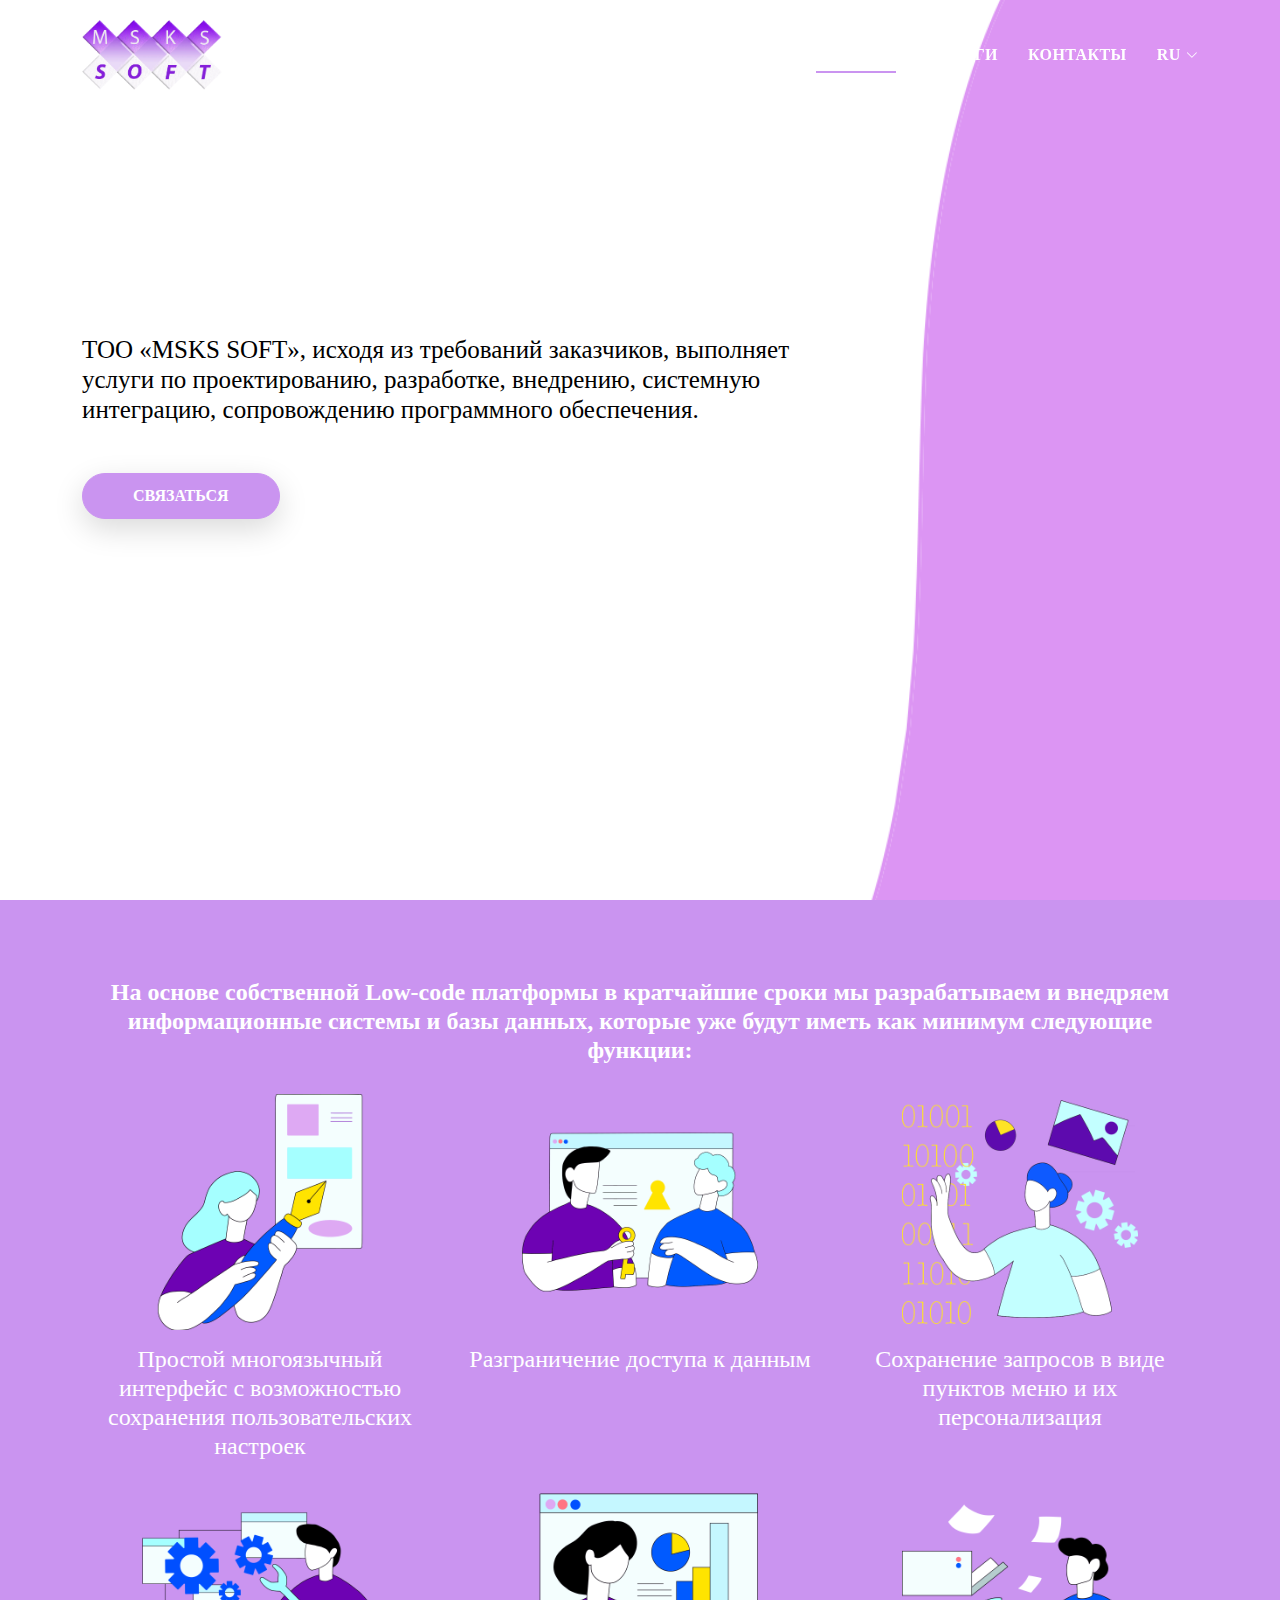
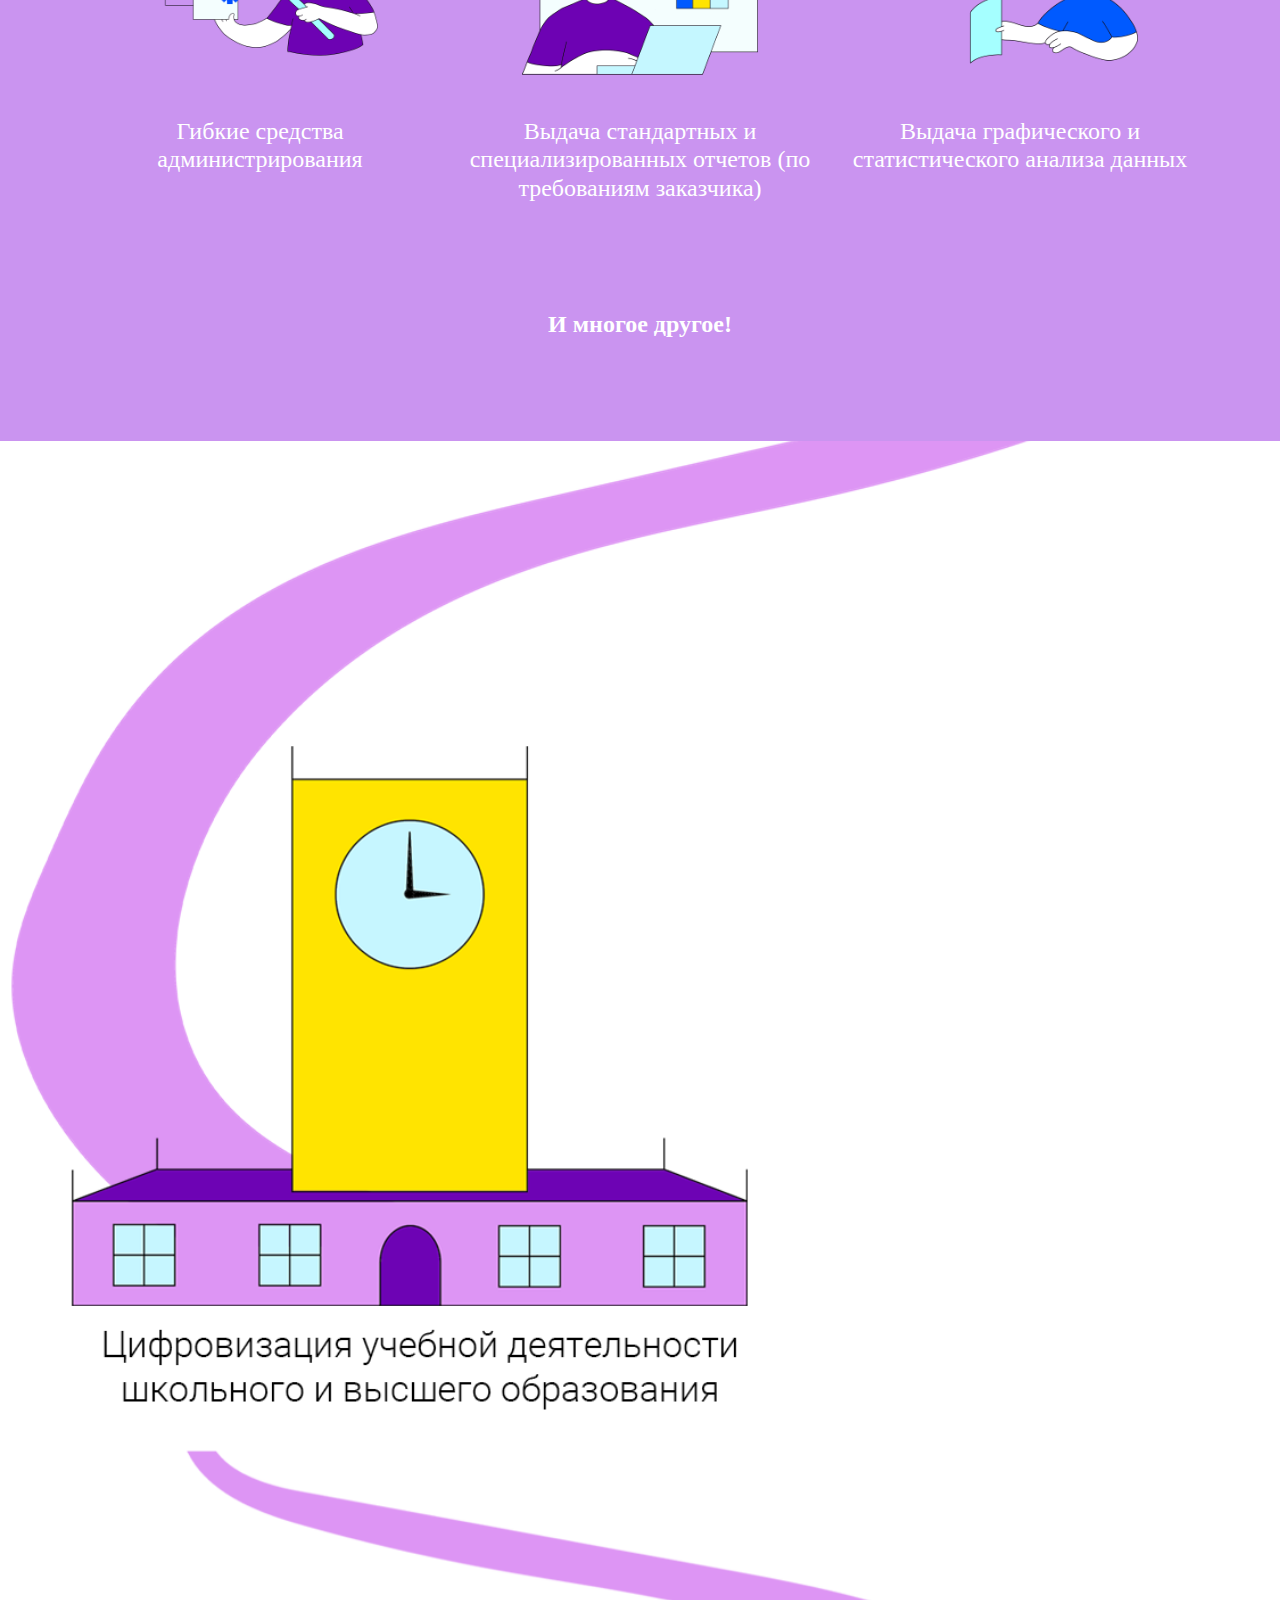
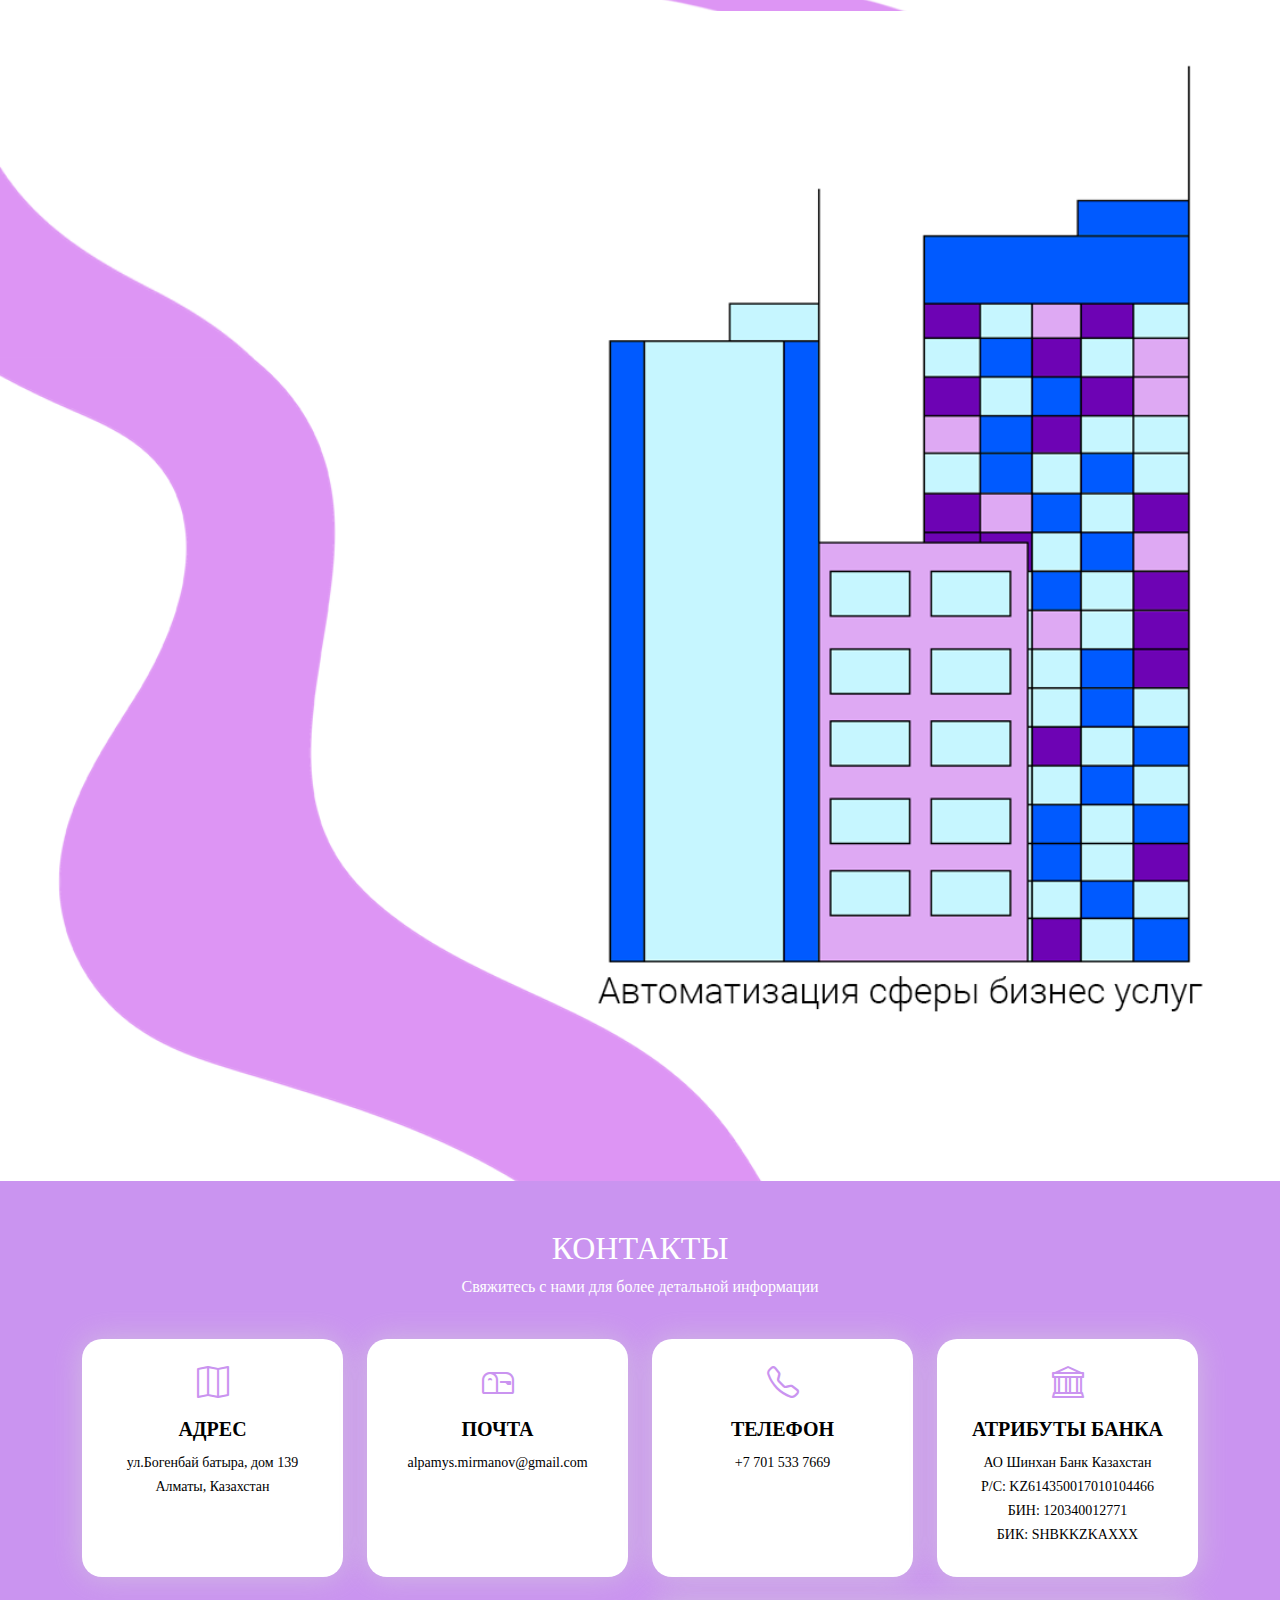
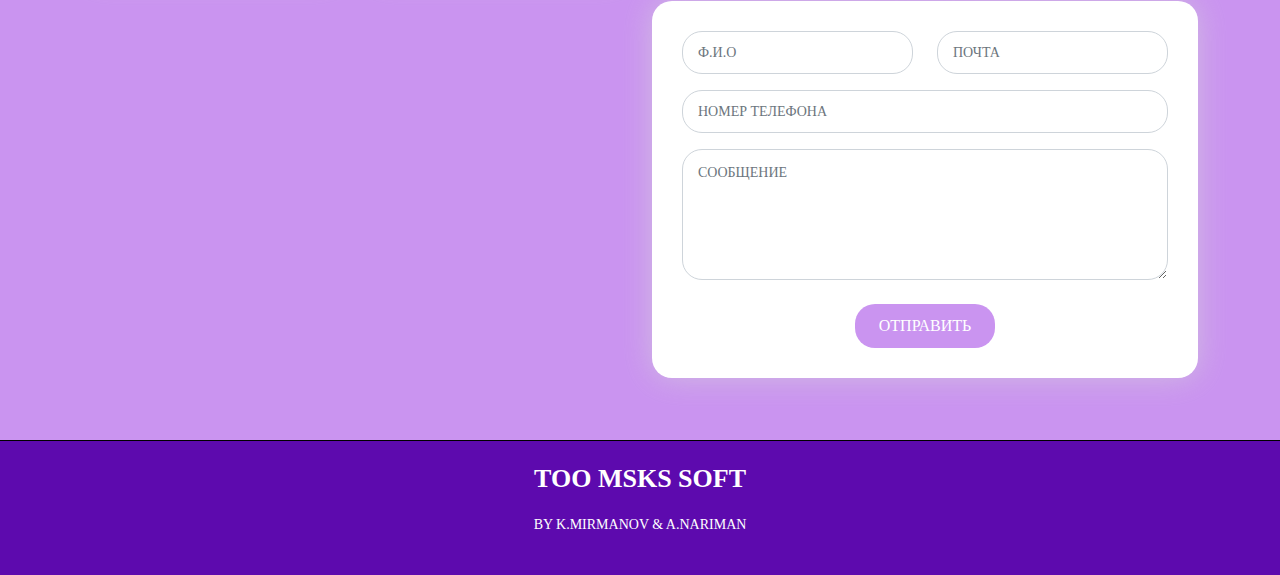
==== commit 79bcdcd5: "Update home.html" ====
--- a/home.html
+++ b/home.html
@@ -58,7 +58,7 @@
   </header><!-- End Header -->
 
   <!-- ======= Hero Section ======= -->
-  <div id="hero" class="hero route bg-image" style="background-image: url(assets/img/hero_home_mobile.png">
+  <div id="hero" class="hero route bg-image" style="background-image: url(assets/img/hero_mobile.png")>
     <div class="overlay-itro"></div>
     <div class="hero-content display-table">
       <div class="table-cell">
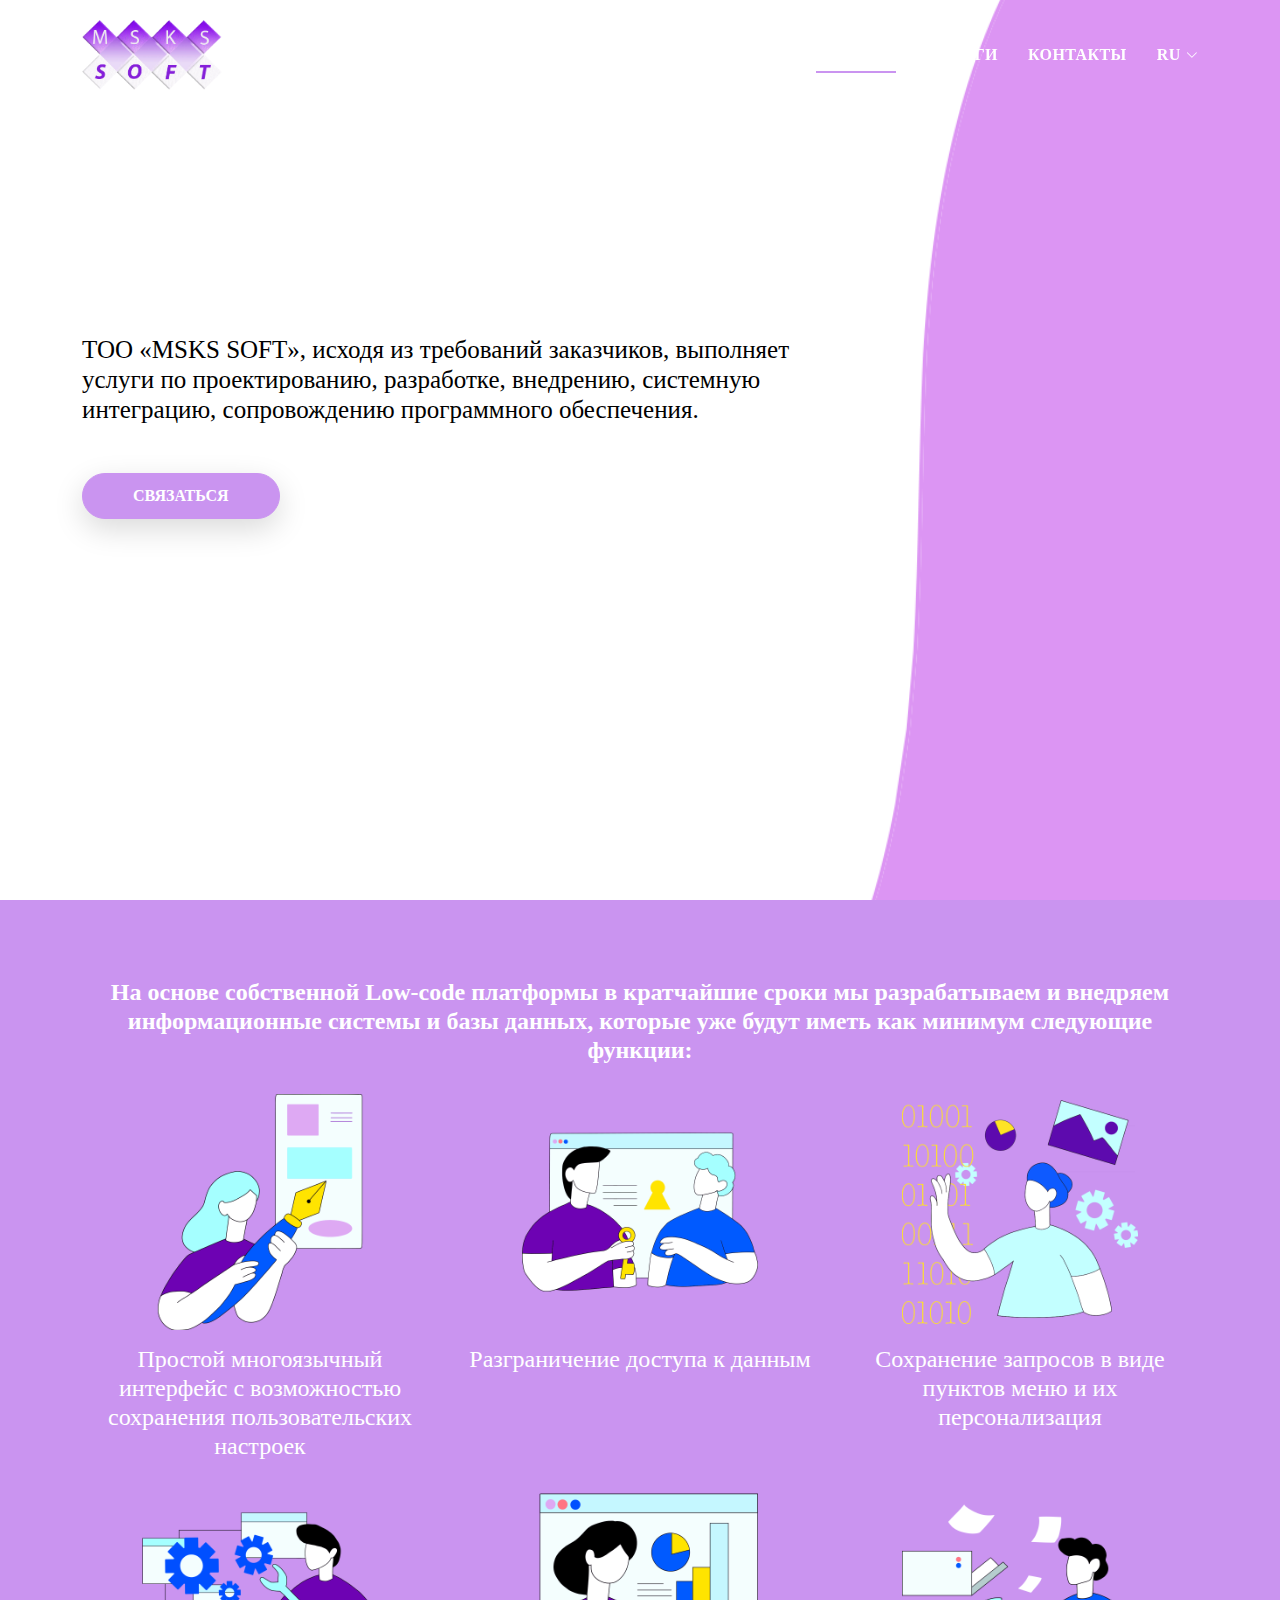
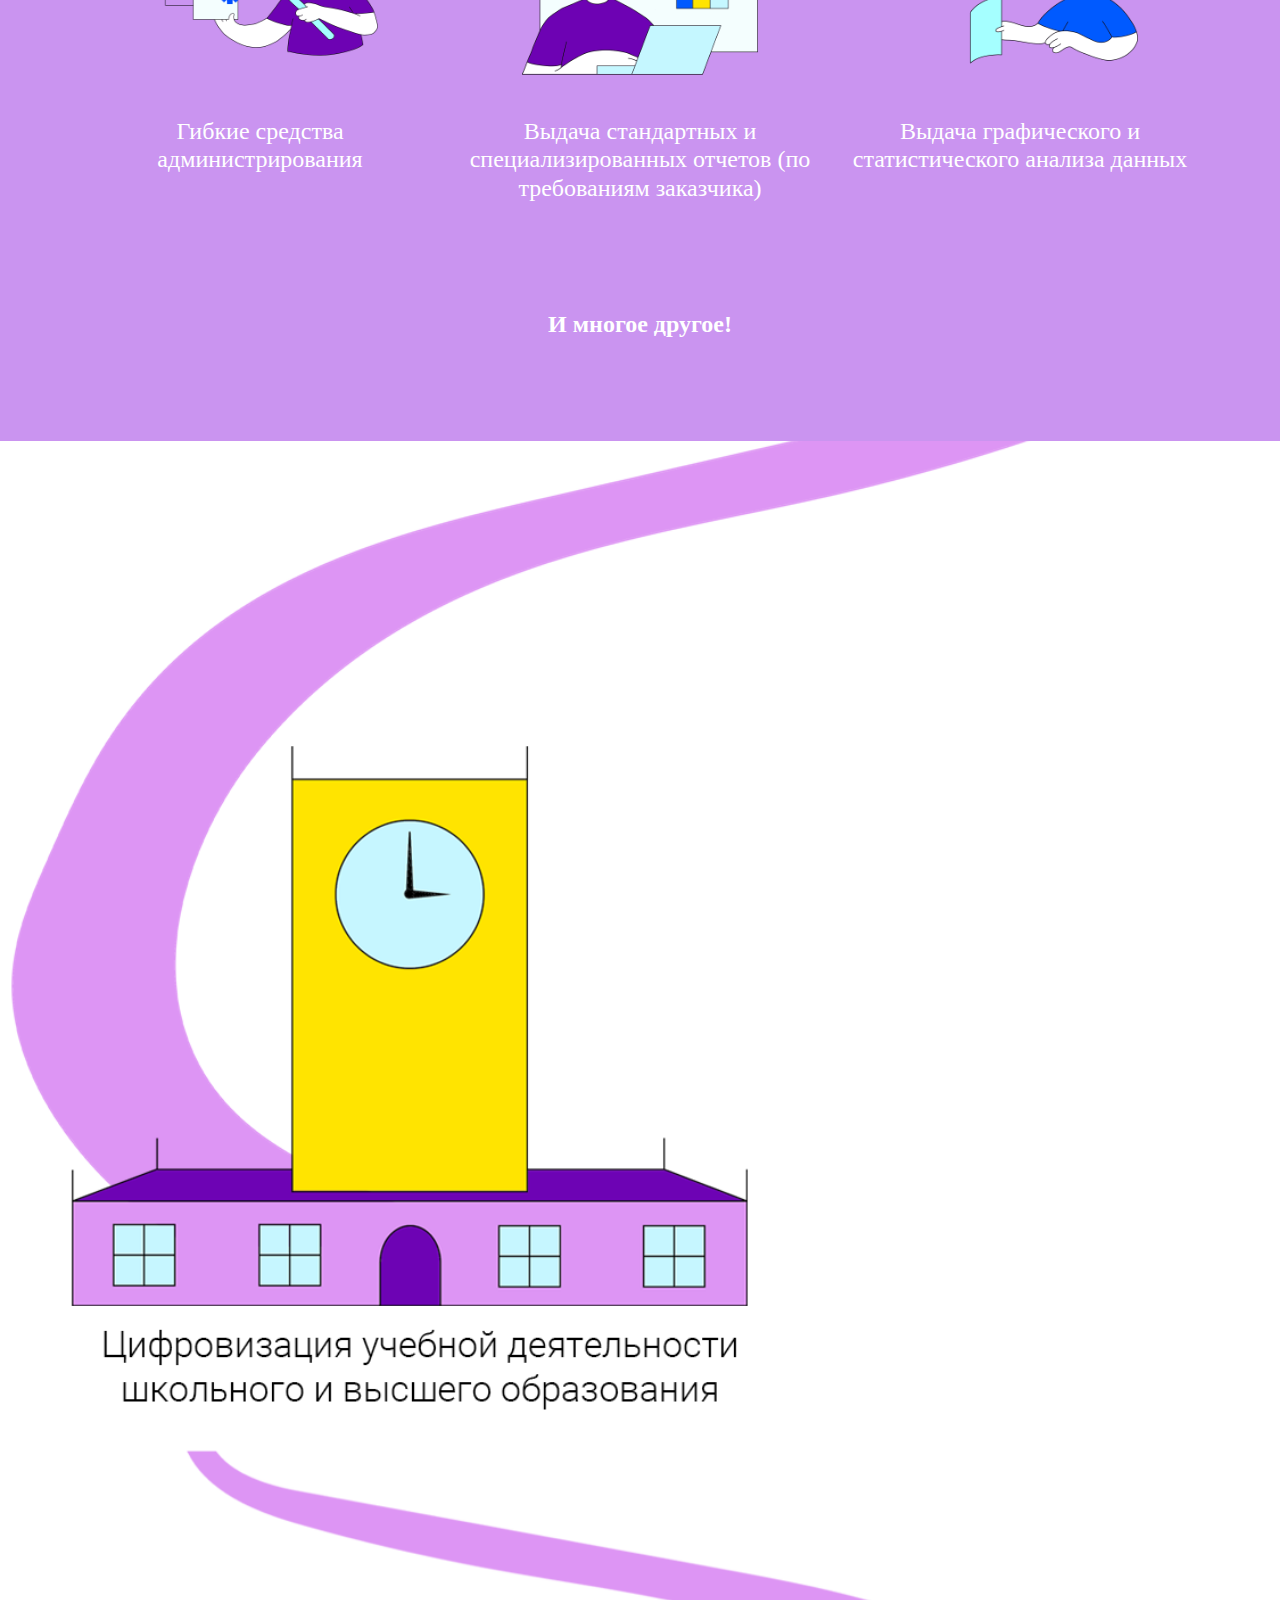
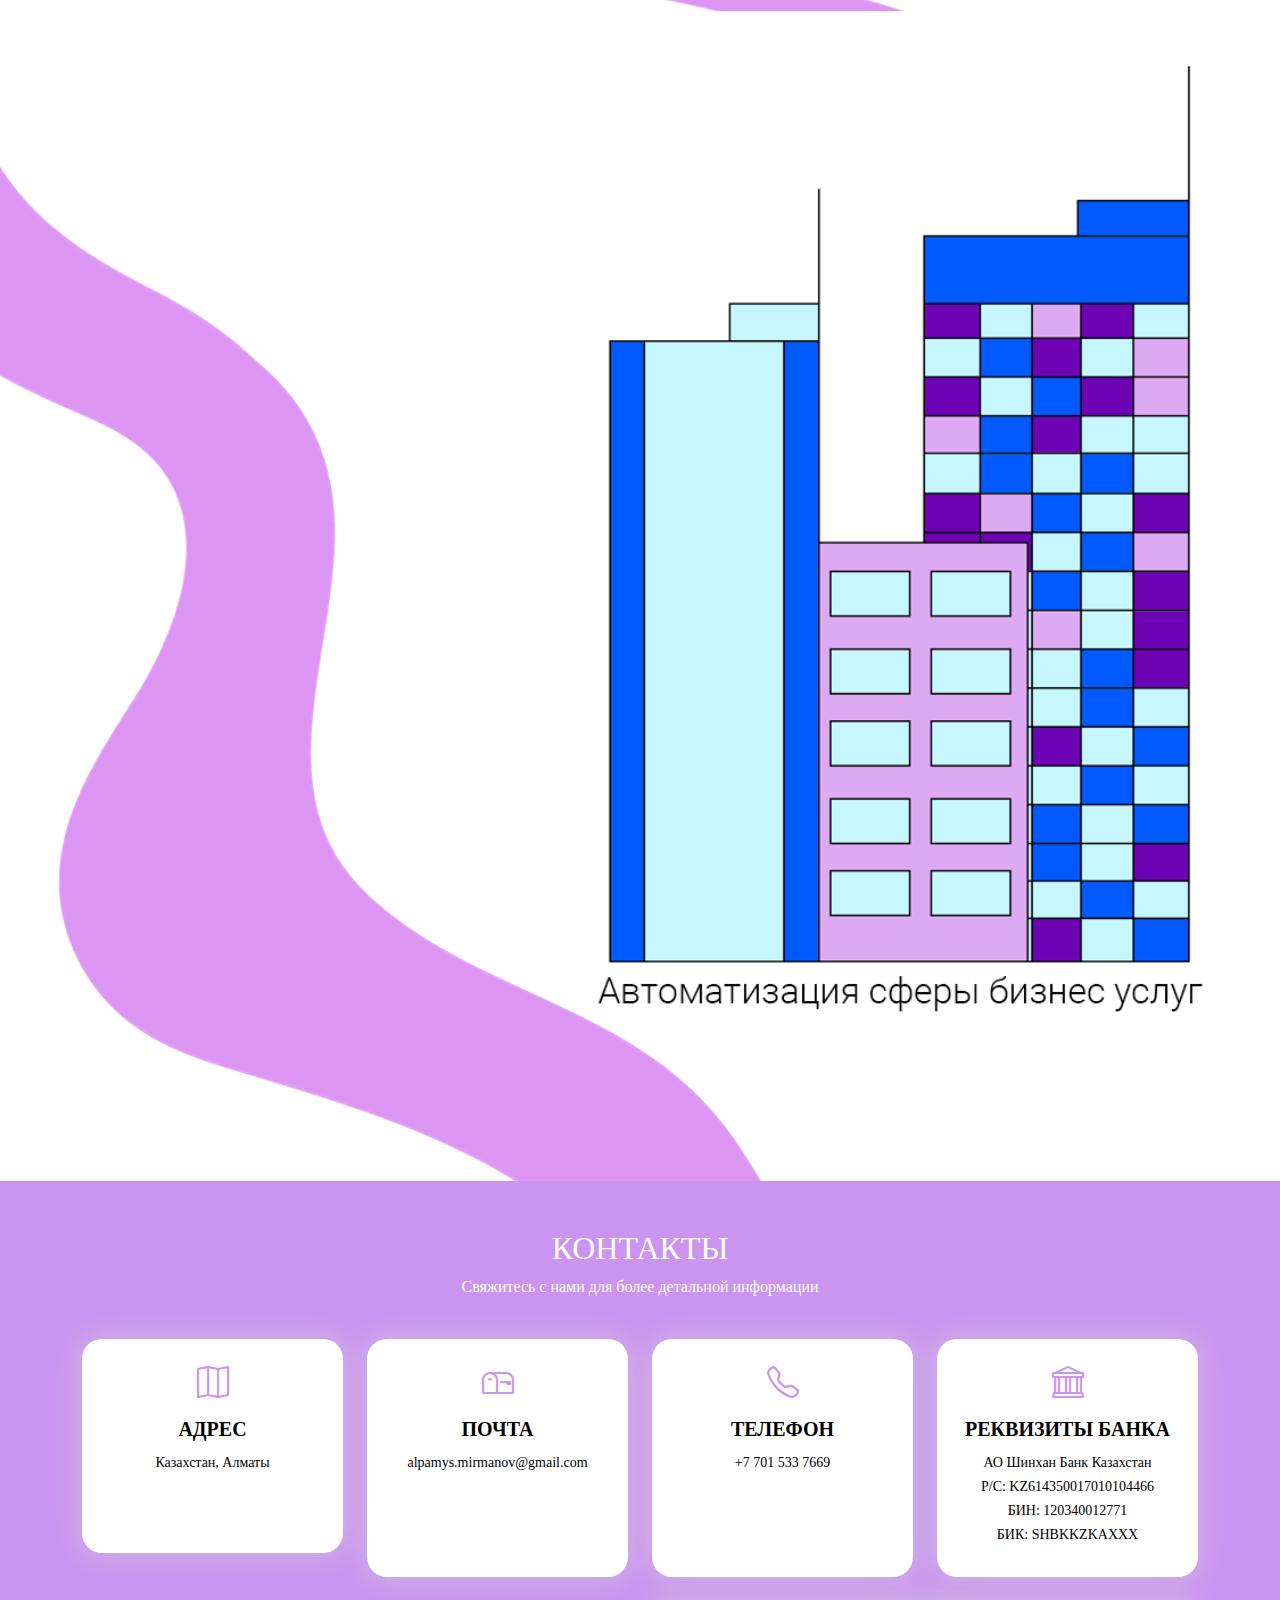
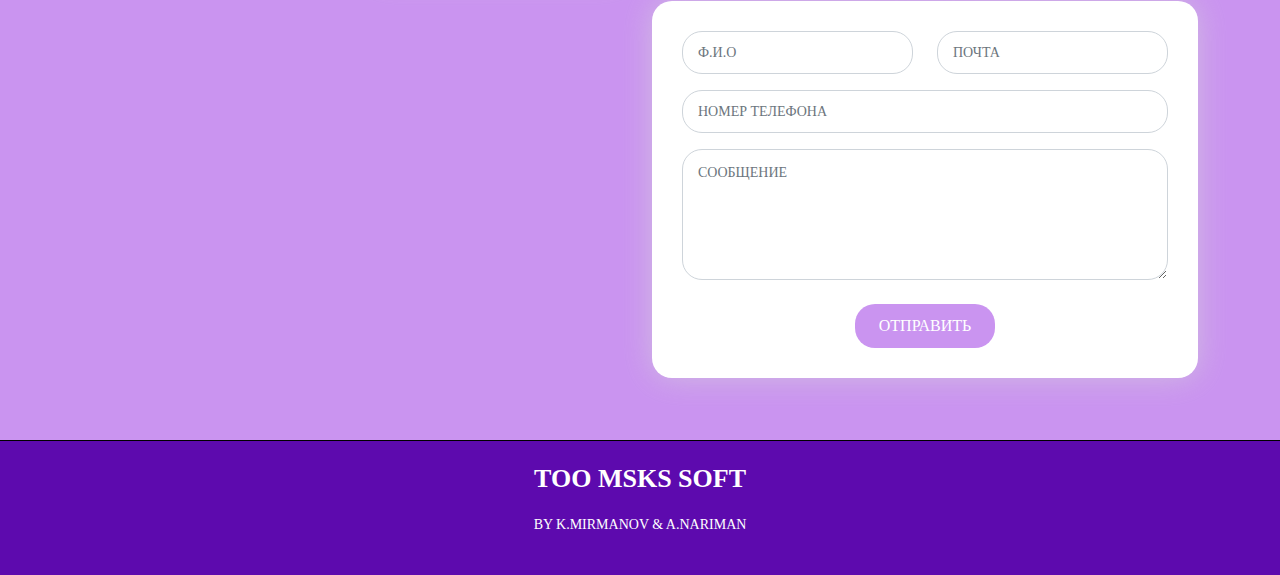
==== commit 2a2b4c80: "Update home.html" ====
--- a/home.html
+++ b/home.html
@@ -195,8 +195,7 @@
         <div class="info-box mb-4">
           <i class="bi bi-map"></i></i>
           <h3>АДРЕС</h3>
-          <p>ул.Богенбай батыра, дом 139</p>
-          <p>Алматы, Казахстан</p>
+          <p>Казахстан, Алматы</p>
           <br><br>
 
 
@@ -229,7 +228,7 @@
       <div class="col-lg-3 col-md-6">
         <div class="info-box  mb-4">
           <i class="bi bi-bank"></i>
-          <h3>АТРИБУТЫ БАНКА</h3>
+          <h3>РЕКВИЗИТЫ БАНКА</h3>
           <p id="bank">АО Шинхан Банк Казахстан          </p>
           <p id="bank">Р/С: KZ614350017010104466          </p>
           <p id="bank">БИН: 120340012771
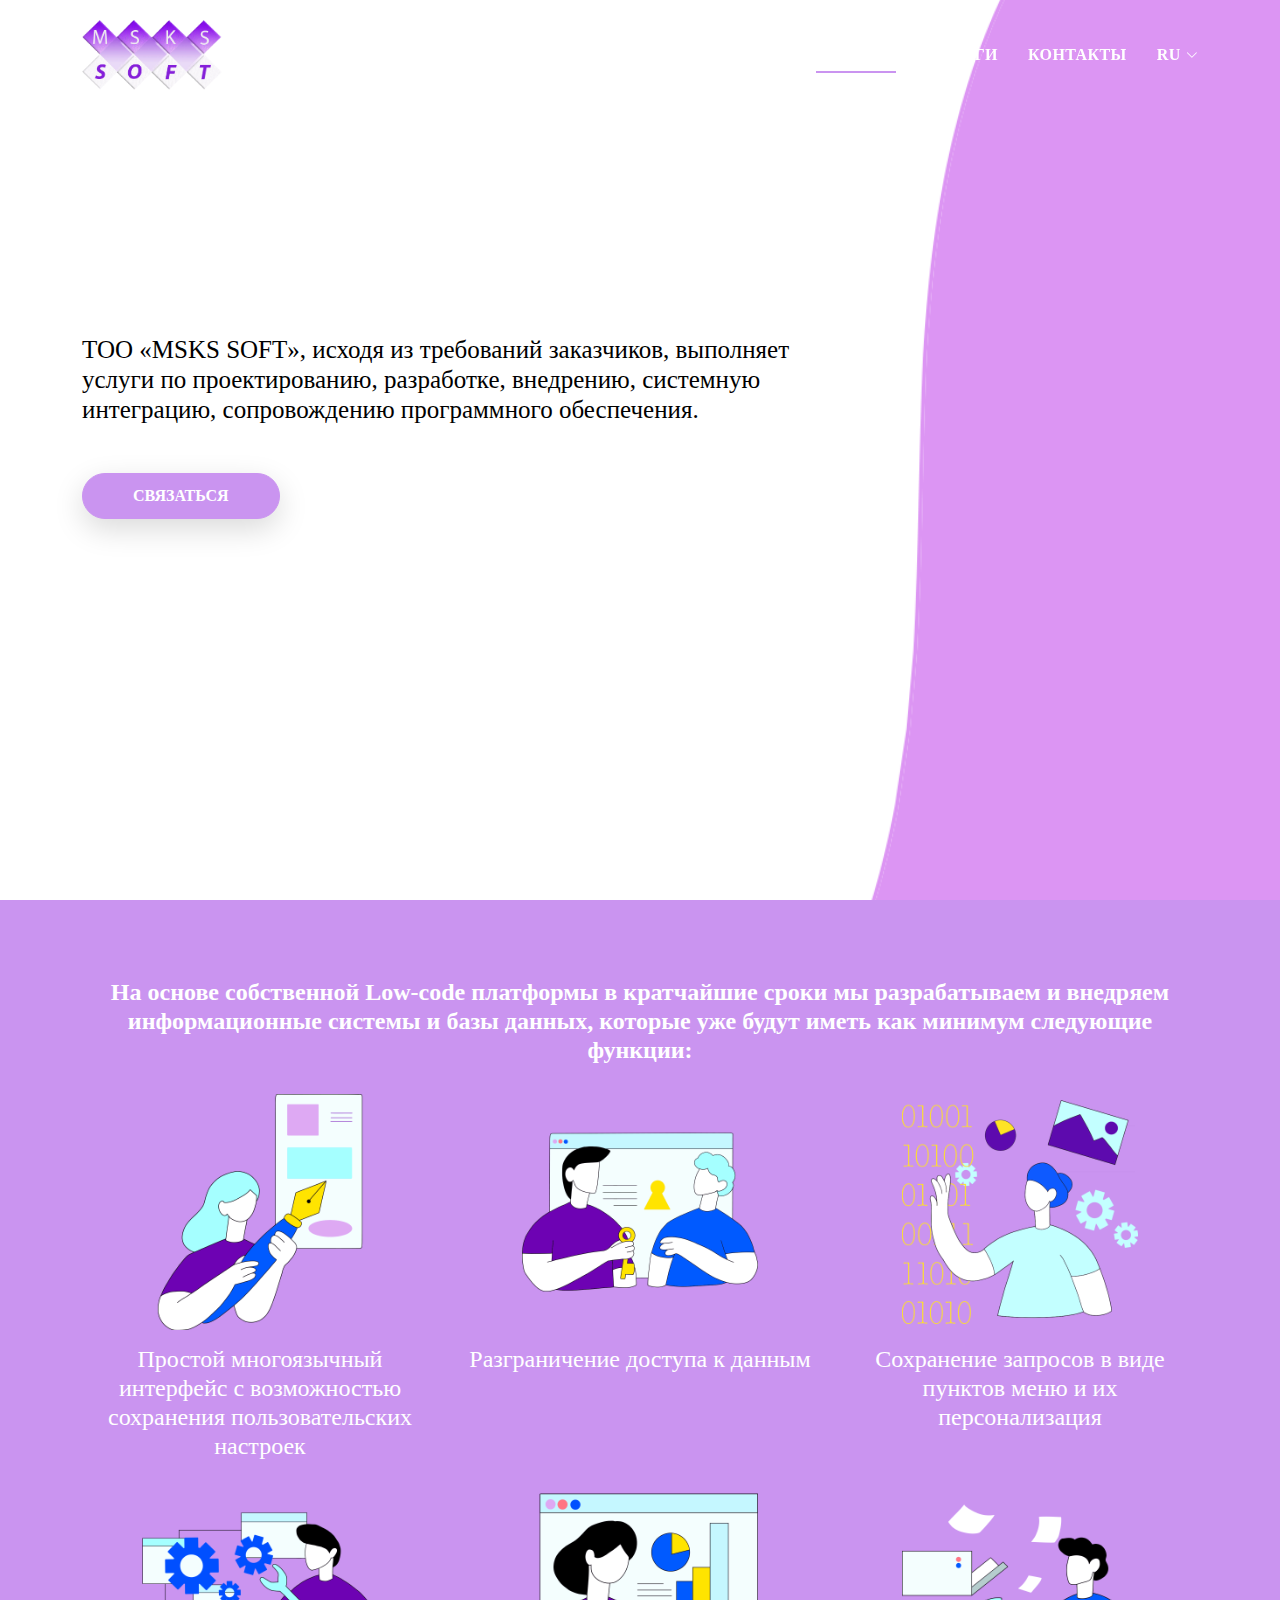
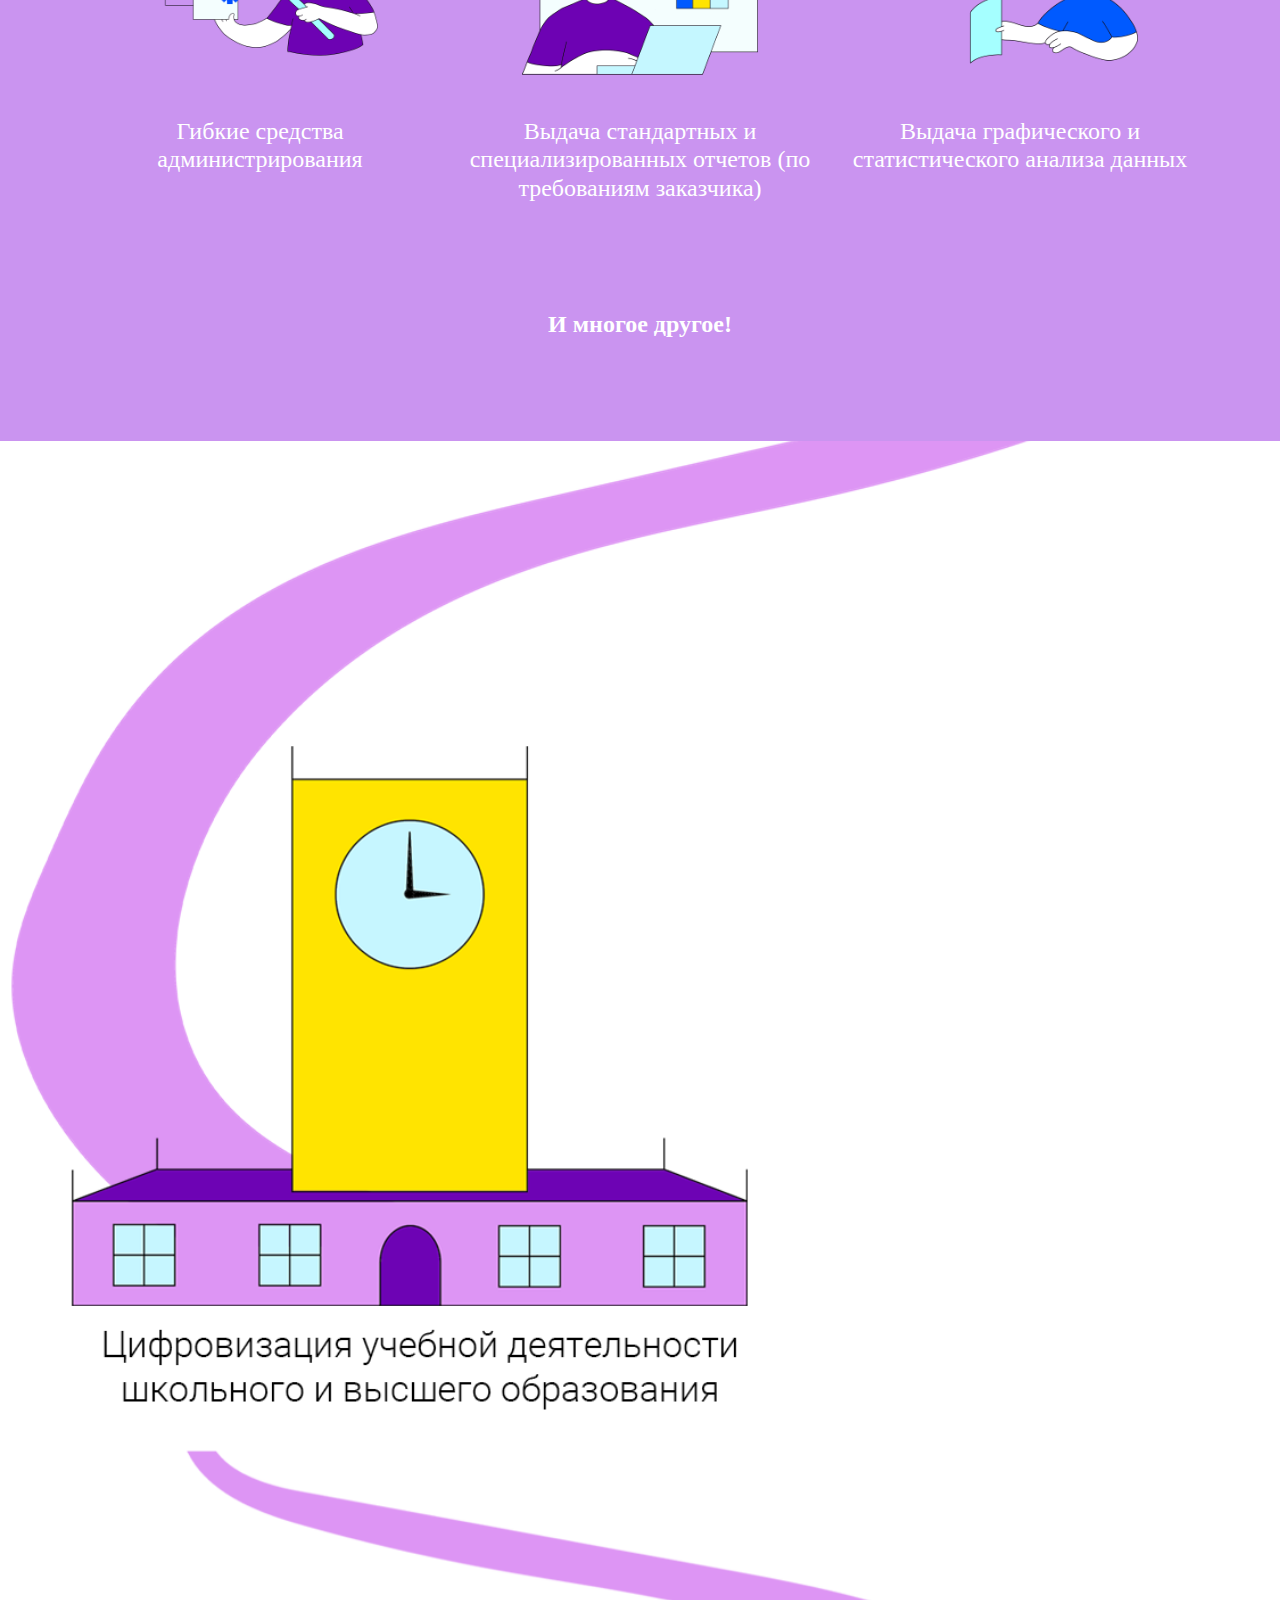
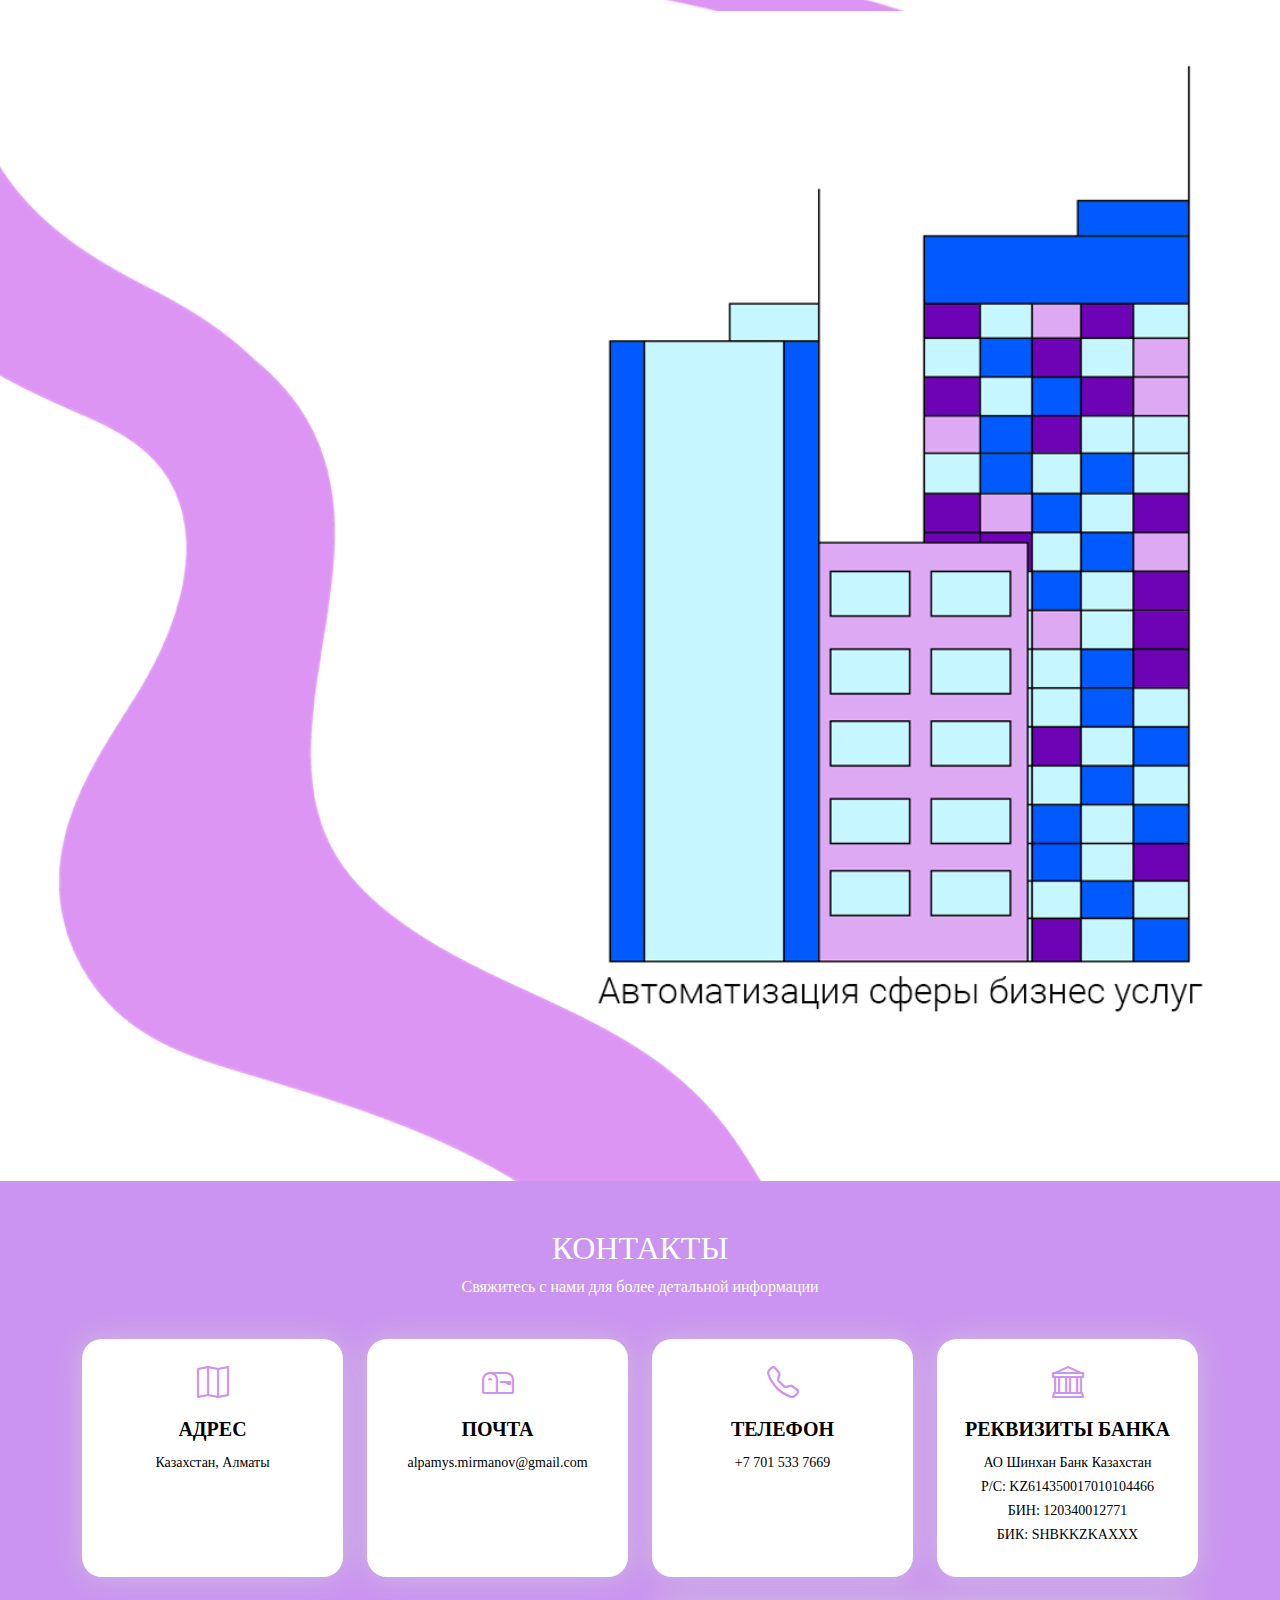
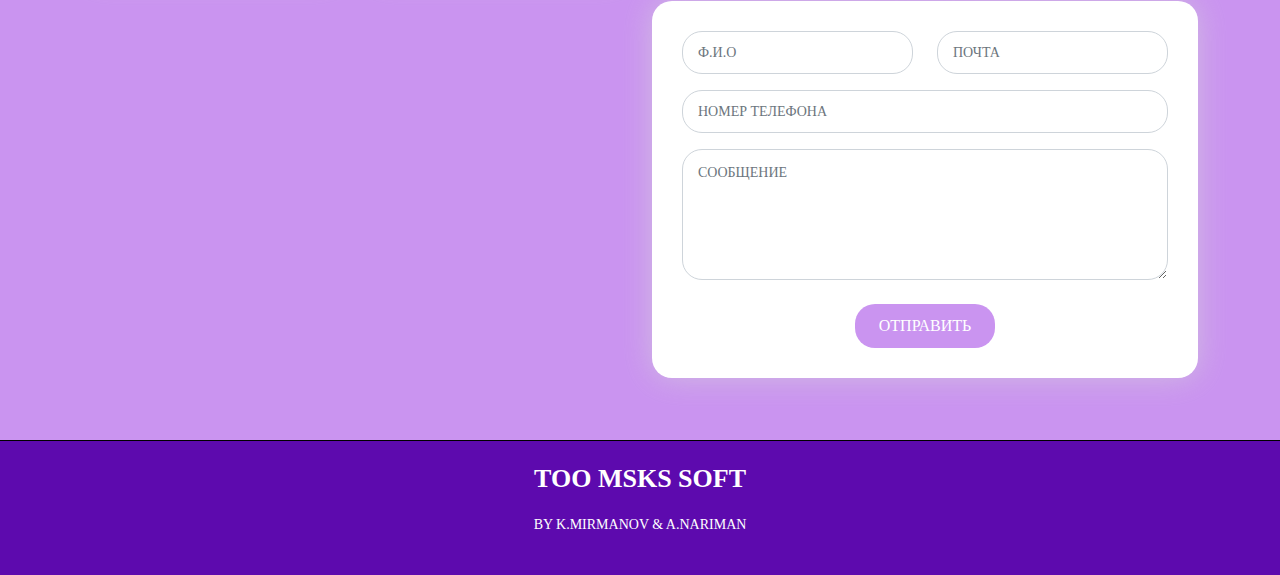
==== commit c84cbe64: "Update home.html" ====
--- a/home.html
+++ b/home.html
@@ -196,7 +196,7 @@
           <i class="bi bi-map"></i></i>
           <h3>АДРЕС</h3>
           <p>Казахстан, Алматы</p>
-          <br><br>
+          <br><br><br>
 
 
         </div>
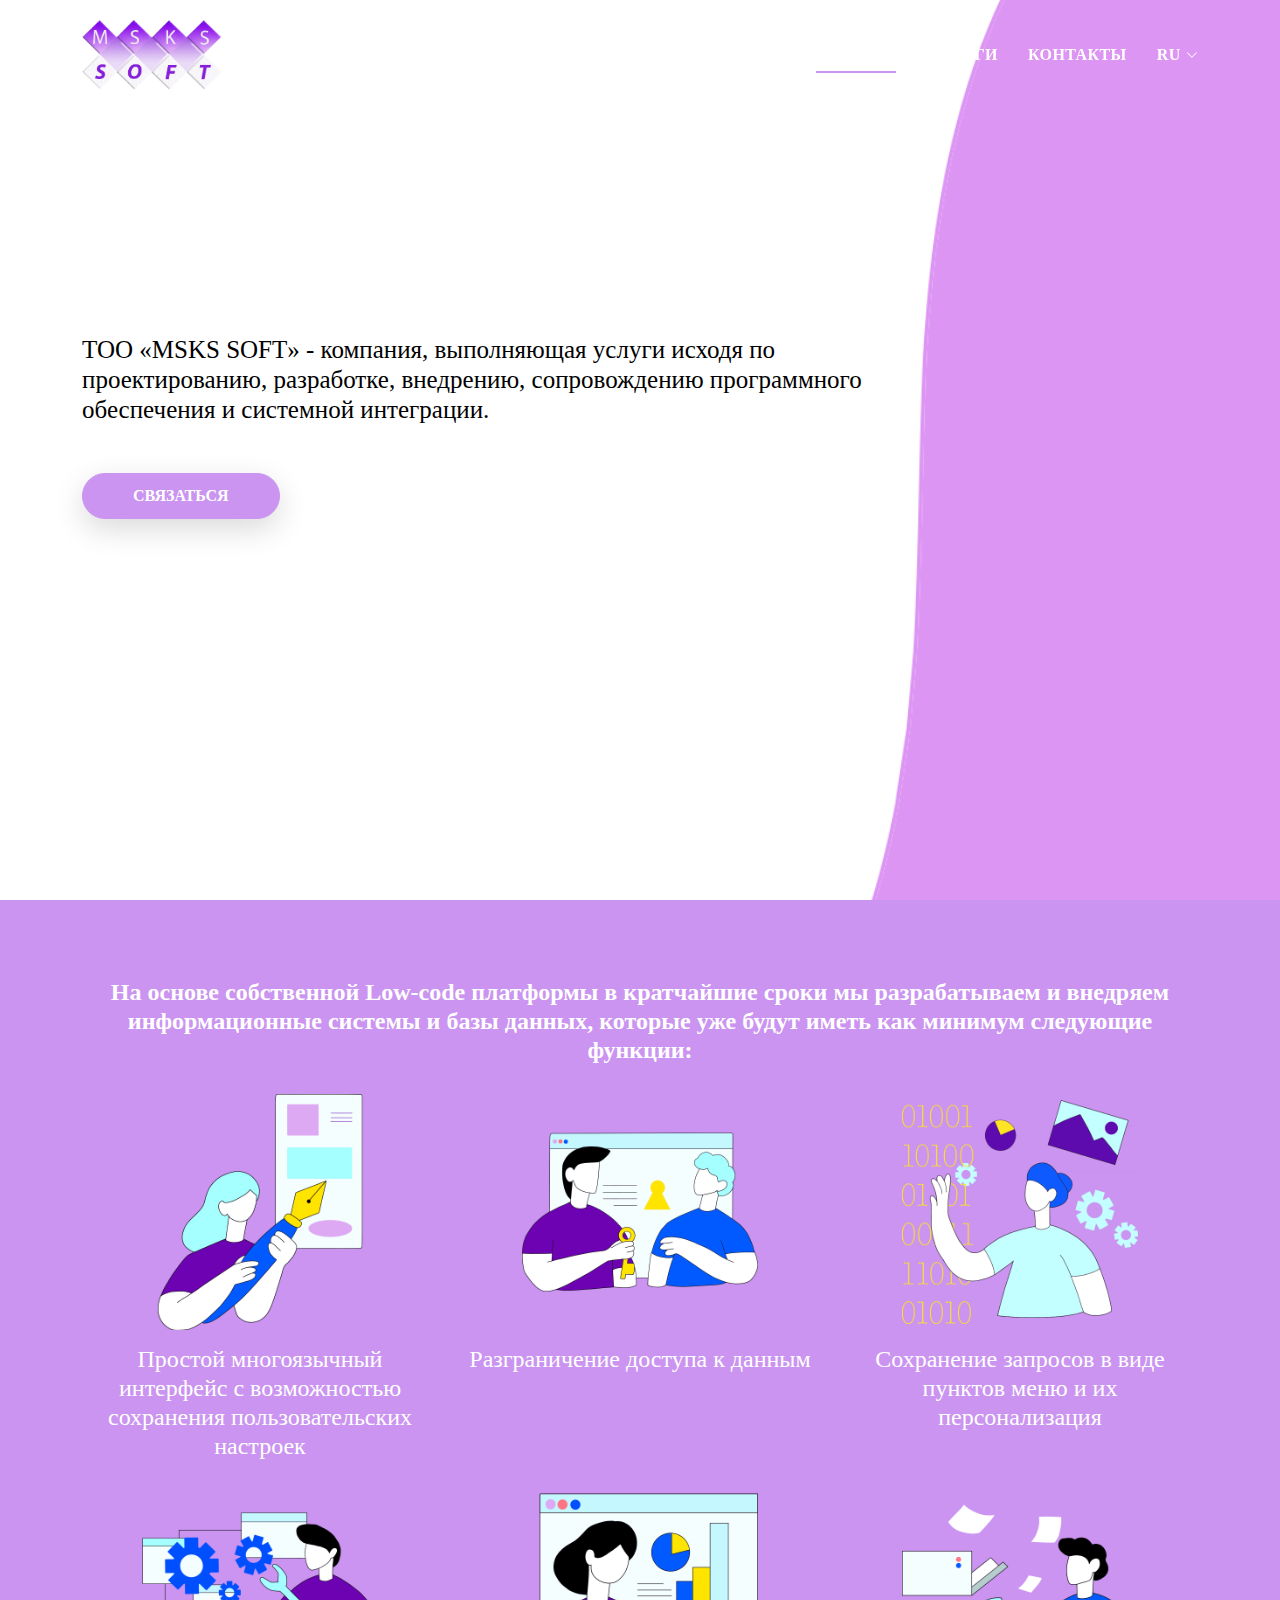
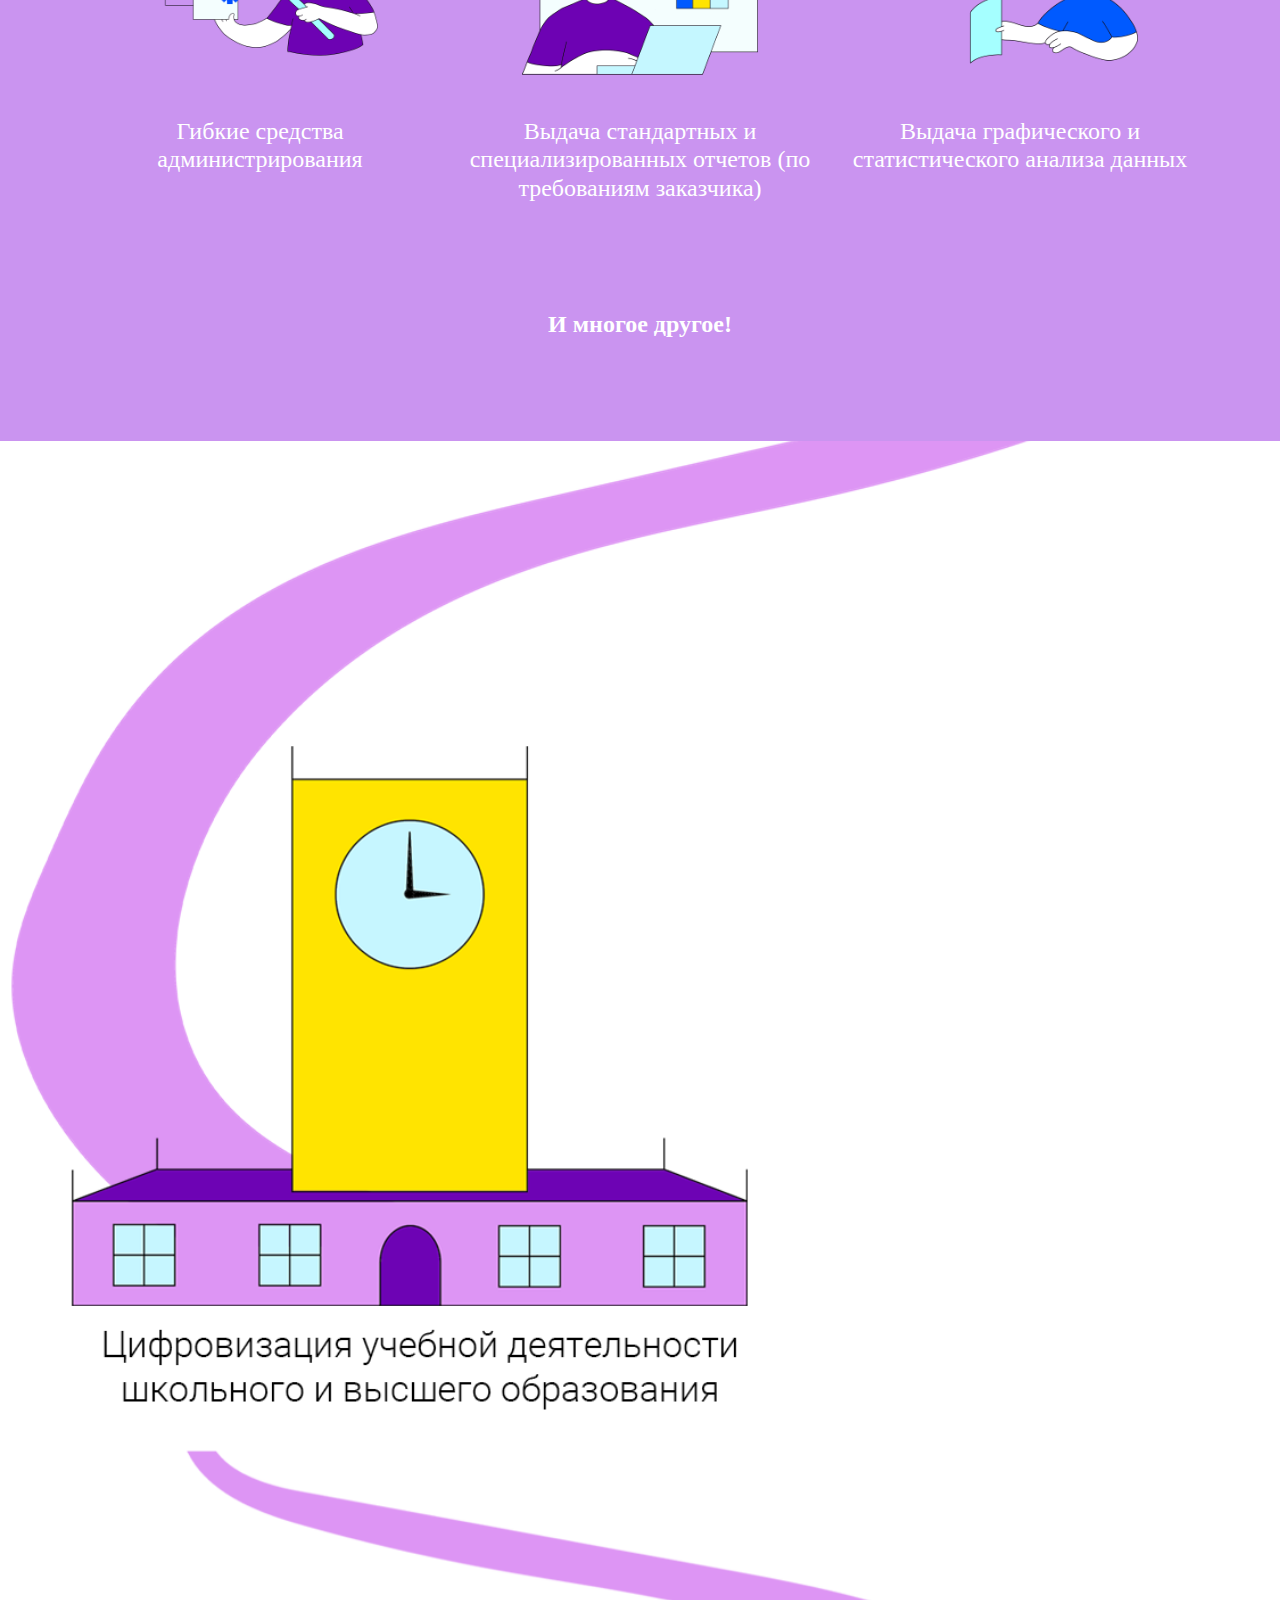
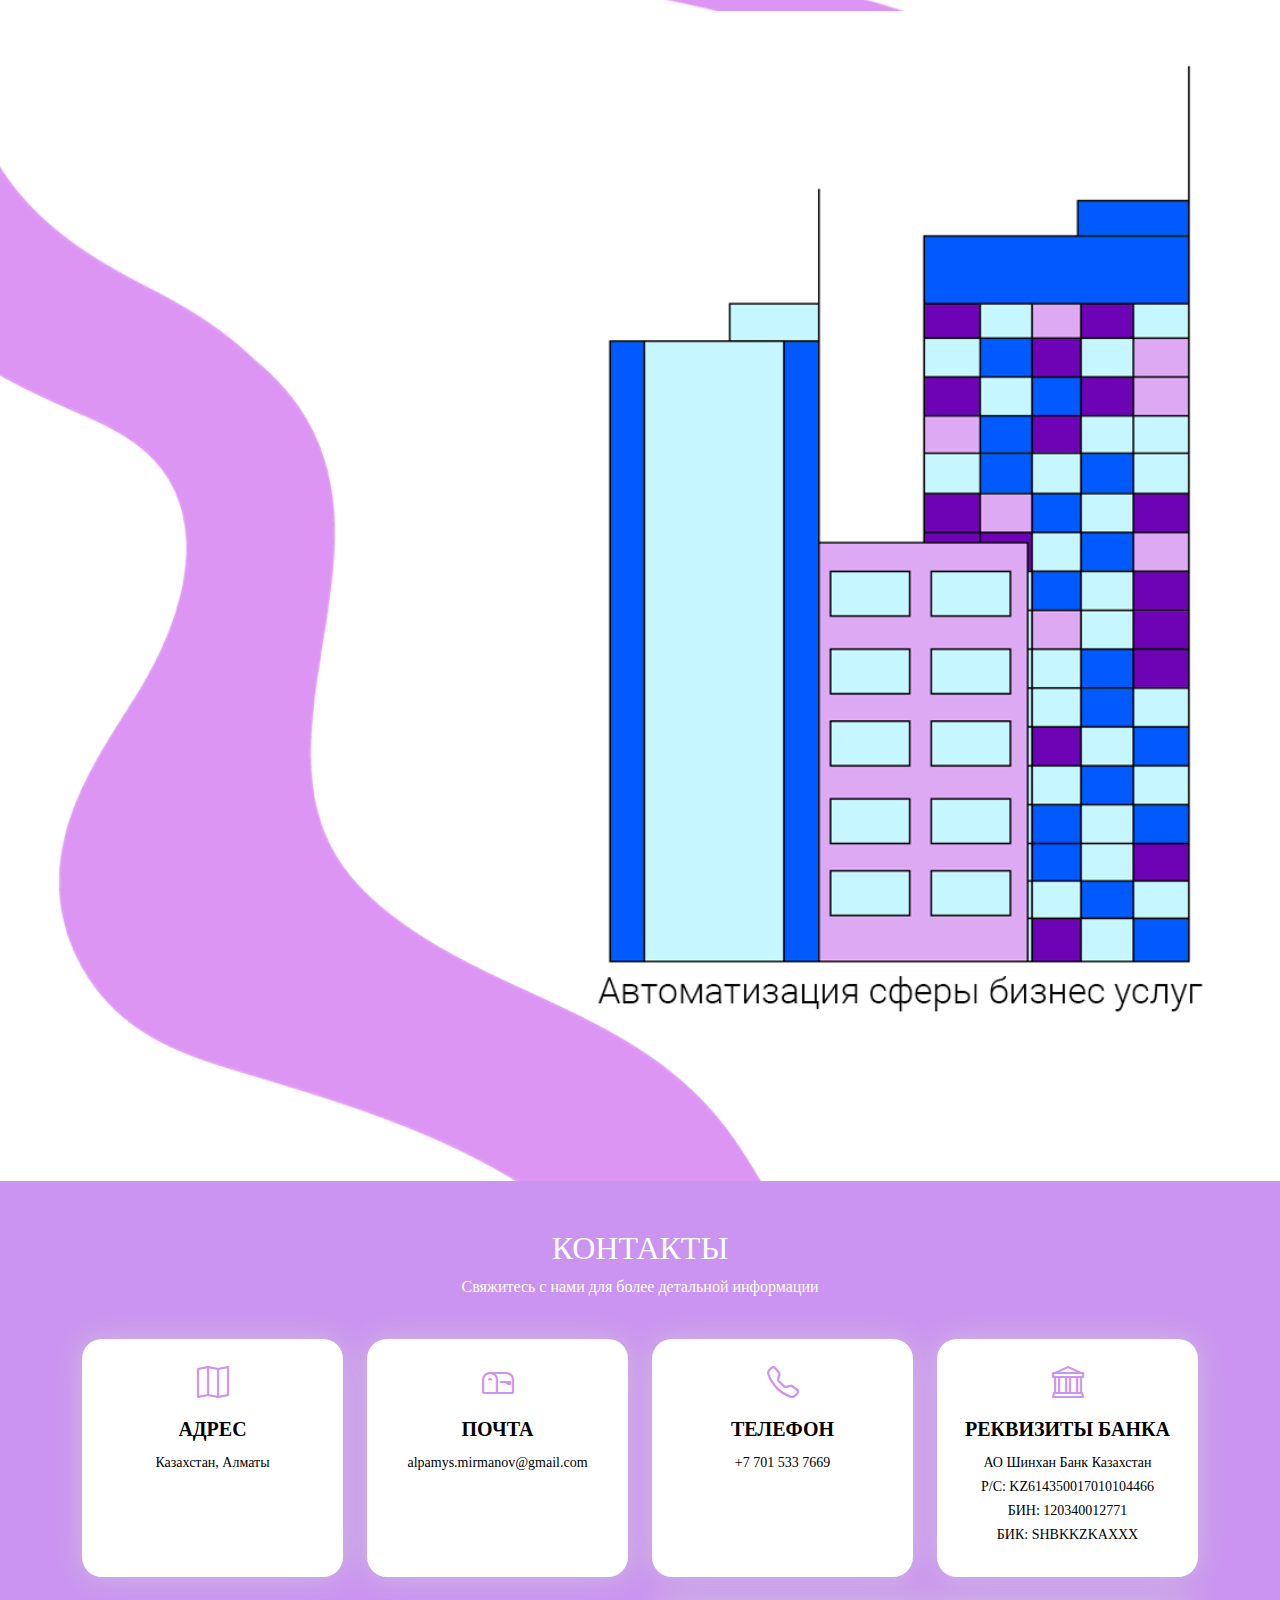
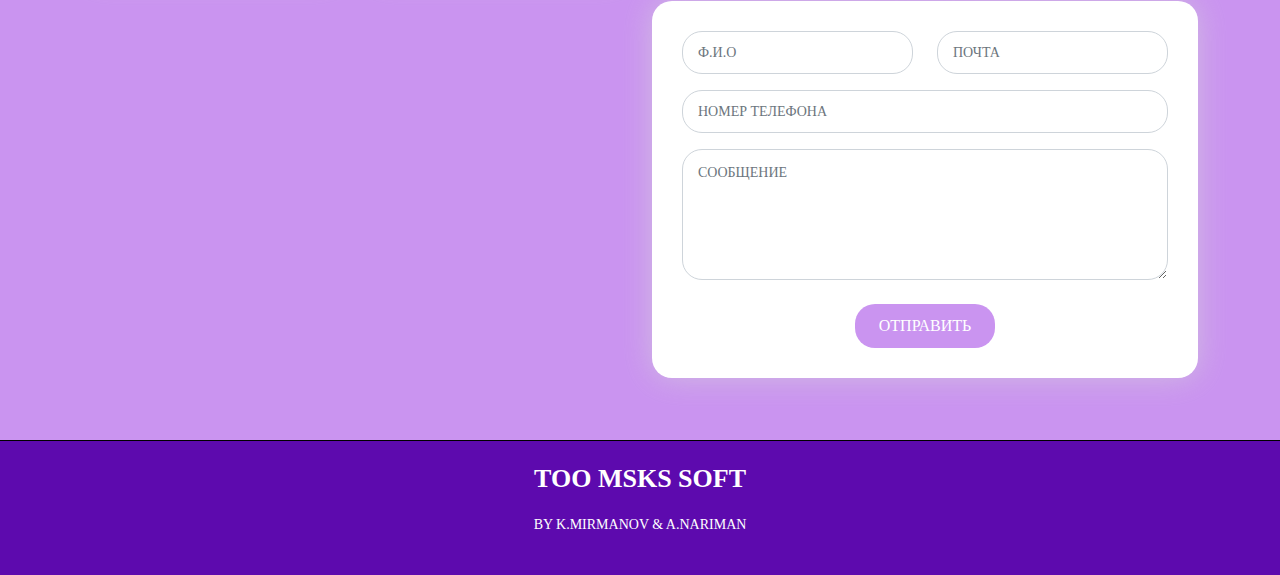
==== commit 51f9821c: "Update home.html" ====
--- a/home.html
+++ b/home.html
@@ -64,7 +64,7 @@
       <div class="table-cell">
         <div class="container">
 
-          <h1 class="hero-title mb-4">ТОО «MSKS SOFT», исходя из требований  заказчиков,  выполняет услуги по проектированию, разработке, внедрению, системную интеграцию, сопровождению программного обеспечения.<br>
+          <h1 class="hero-title mb-4">ТОО «MSKS SOFT» - компания, выполняющая услуги исходя  по проектированию, разработке, внедрению,  сопровождению программного обеспечения и системной интеграции.<br>
           </h1>
           <br>
             <a class="btn btn-primary" href="#contact" role="button">СВЯЗАТЬСЯ</a>
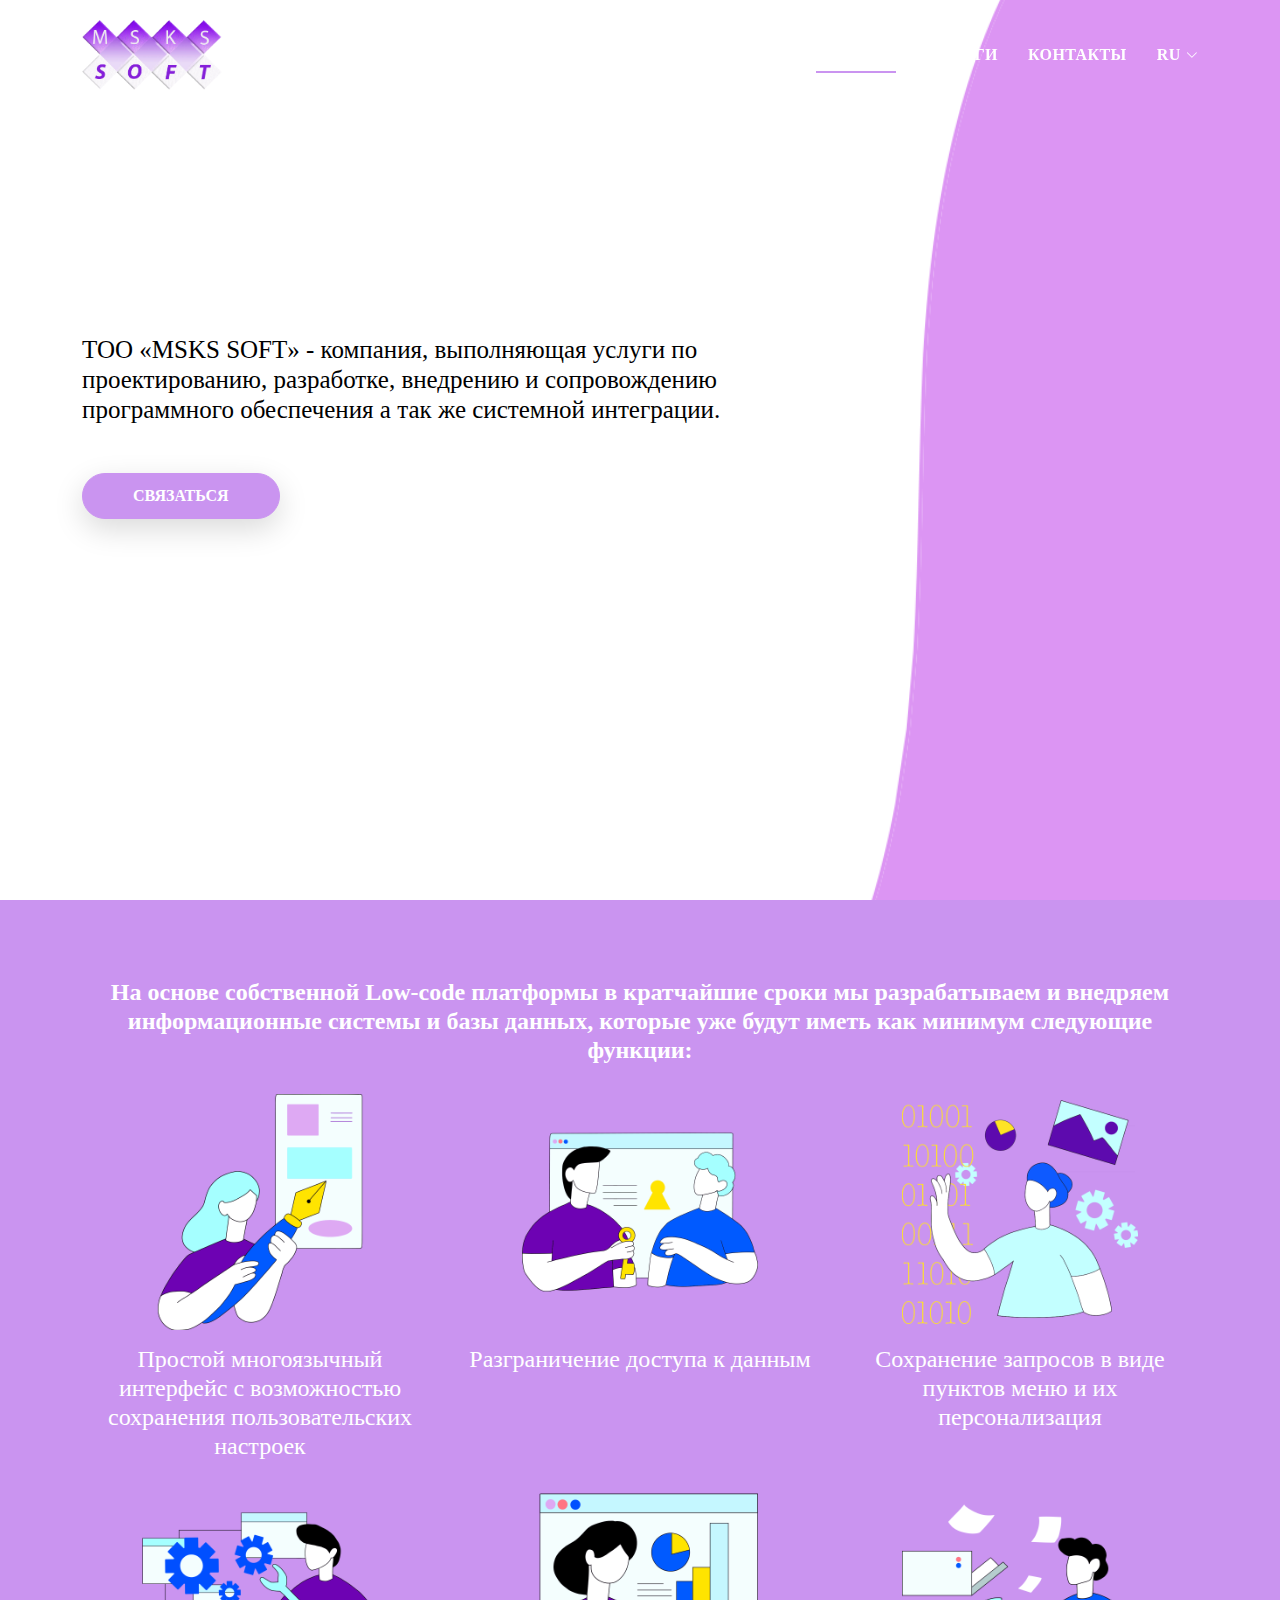
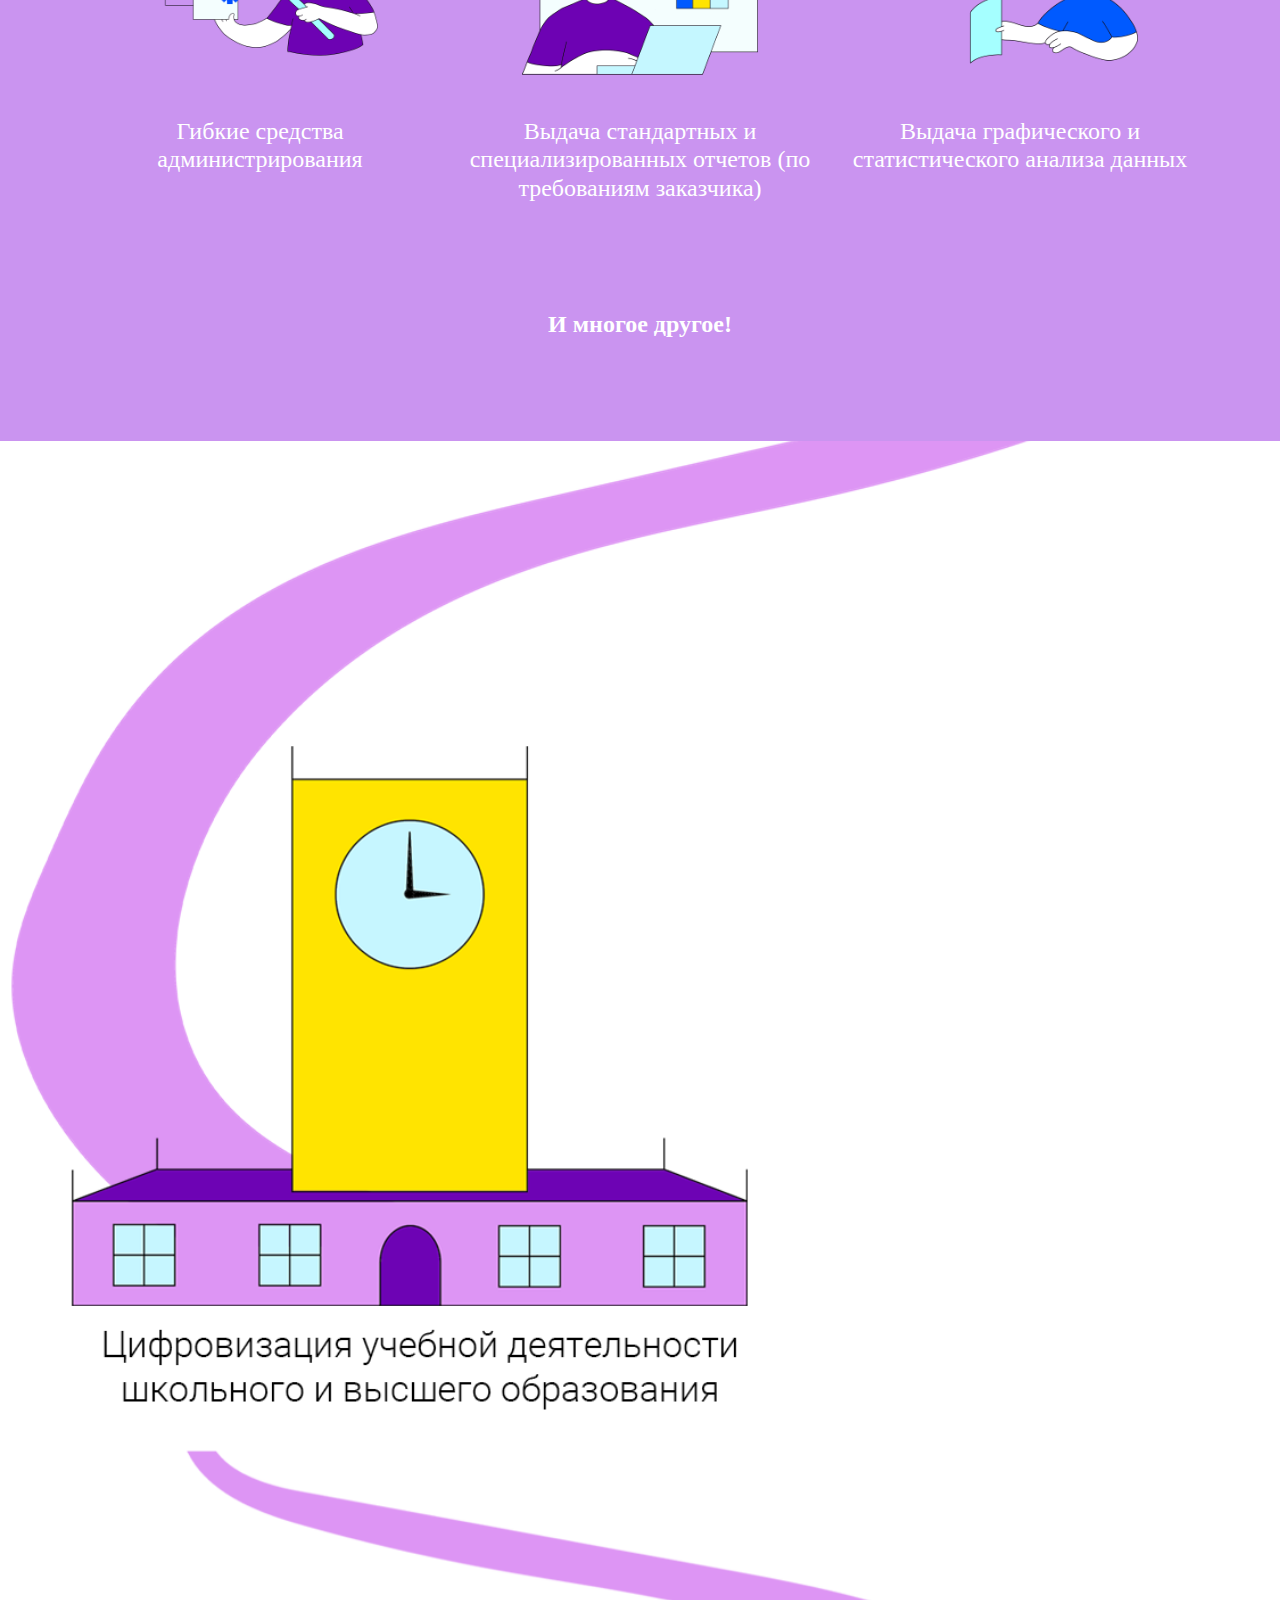
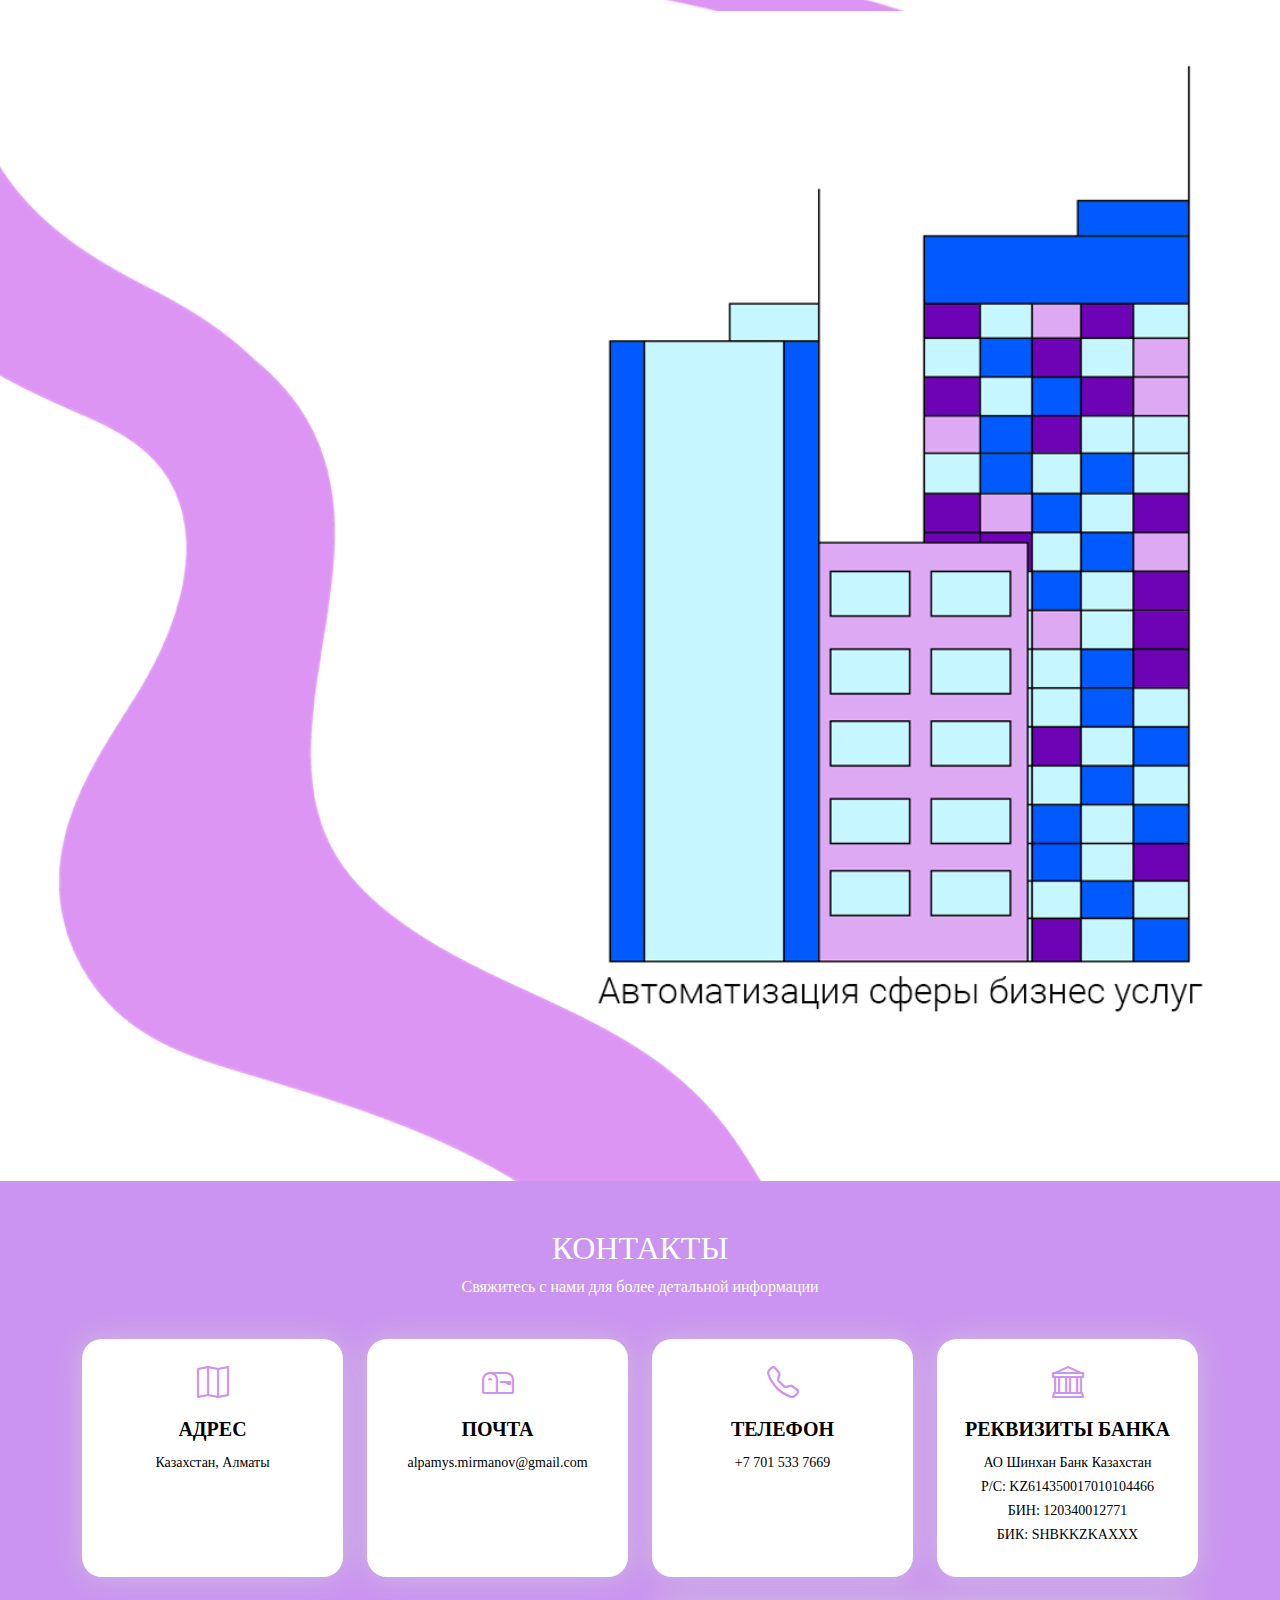
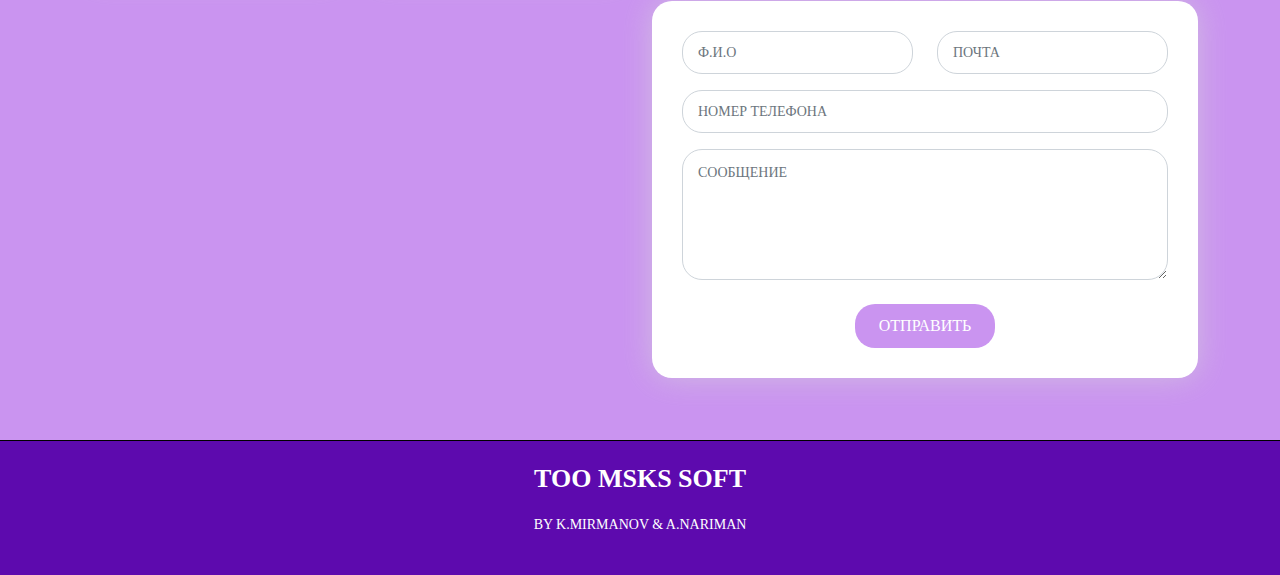
==== commit 59e99177: "Update home.html" ====
--- a/home.html
+++ b/home.html
@@ -64,7 +64,7 @@
       <div class="table-cell">
         <div class="container">
 
-          <h1 class="hero-title mb-4">ТОО «MSKS SOFT» - компания, выполняющая услуги исходя  по проектированию, разработке, внедрению,  сопровождению программного обеспечения и системной интеграции.<br>
+          <h1 class="hero-title mb-4">ТОО «MSKS SOFT» - компания, выполняющая услуги  по проектированию, разработке, внедрению и сопровождению программного обеспечения а так же системной интеграции.<br>
           </h1>
           <br>
             <a class="btn btn-primary" href="#contact" role="button">СВЯЗАТЬСЯ</a>
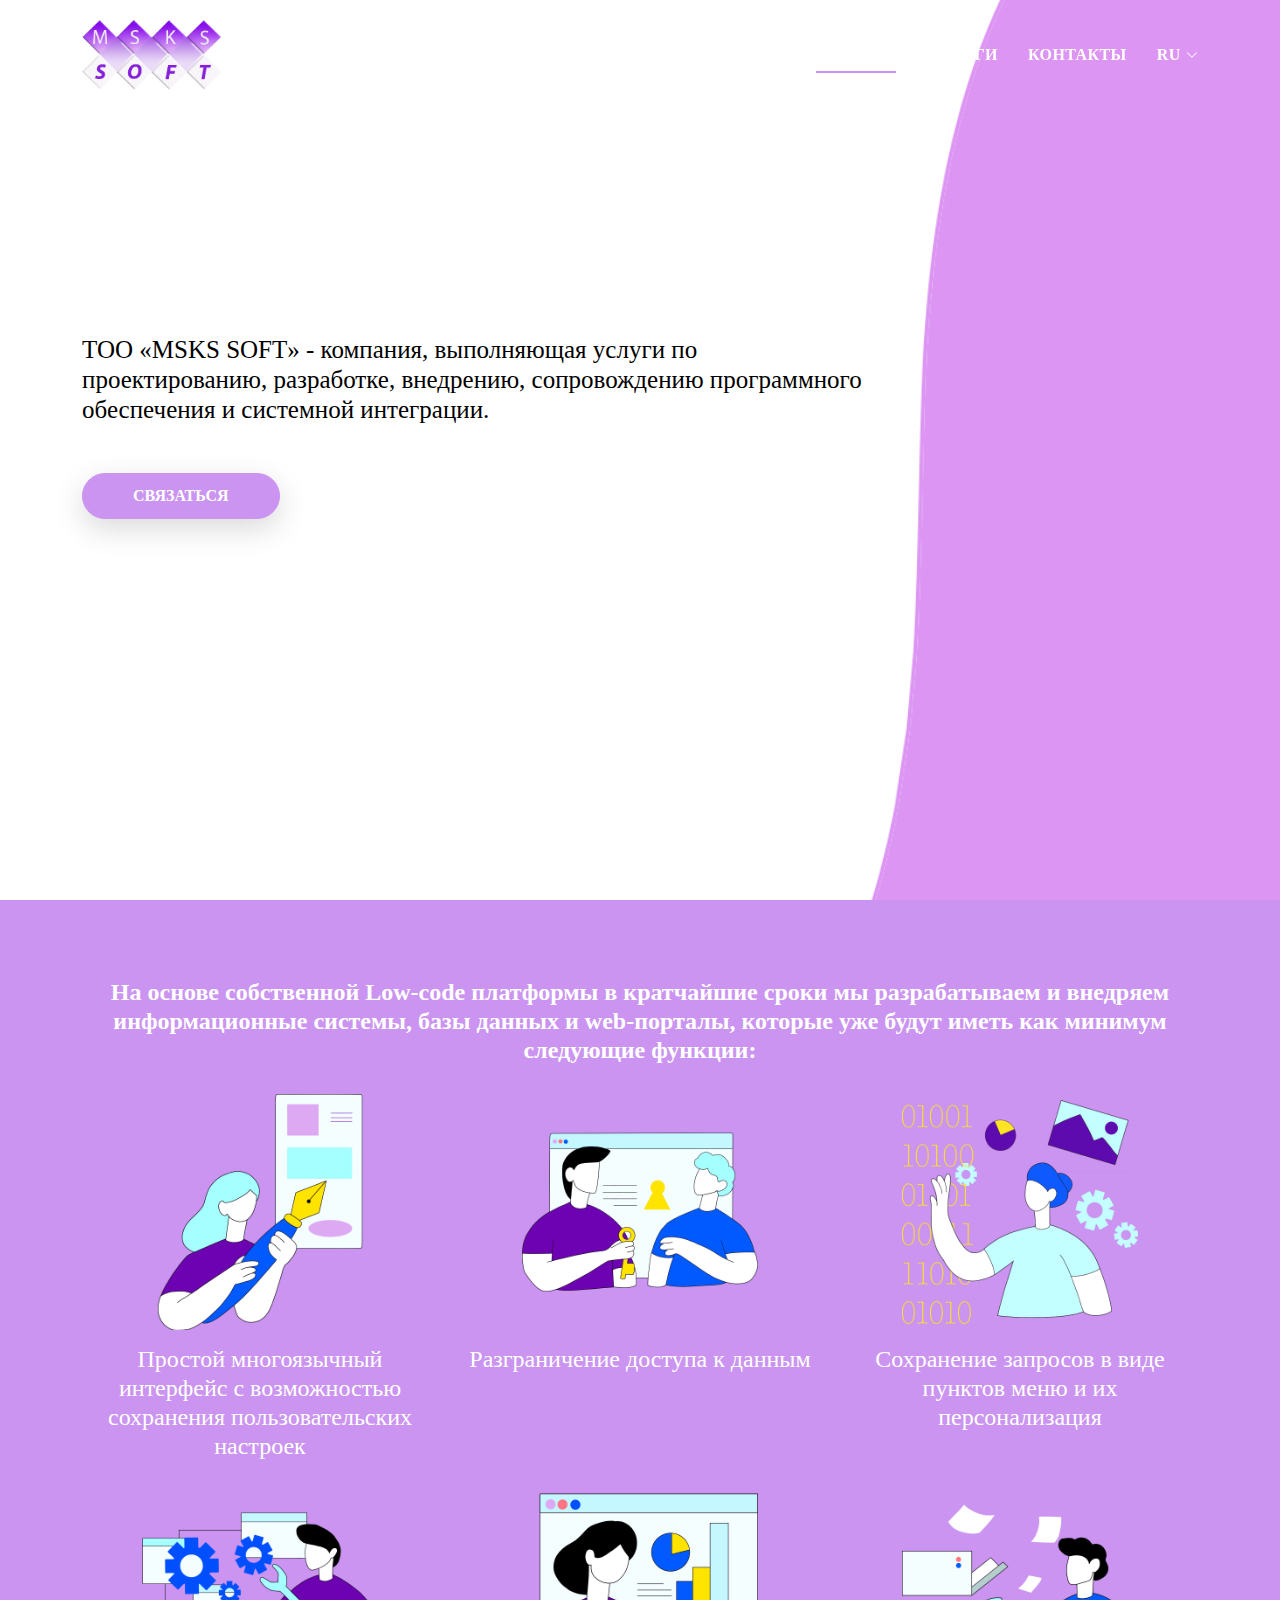
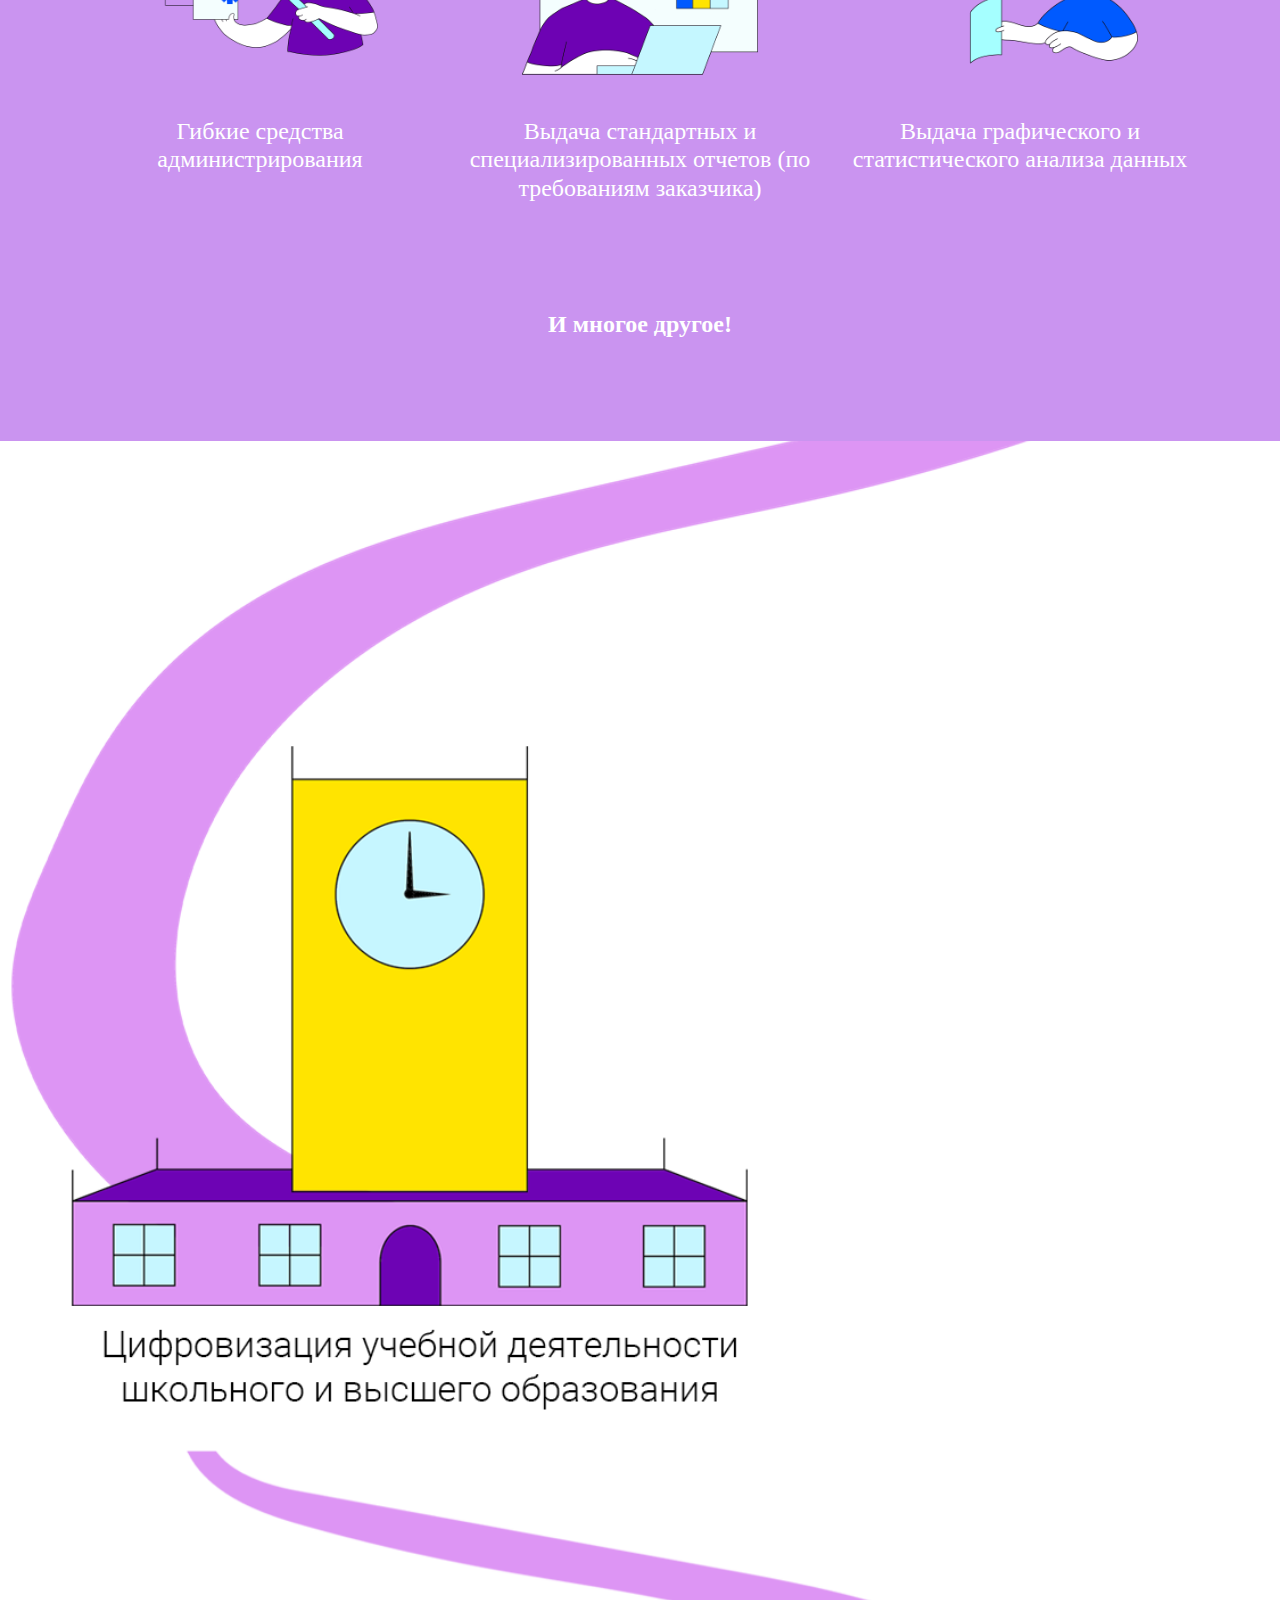
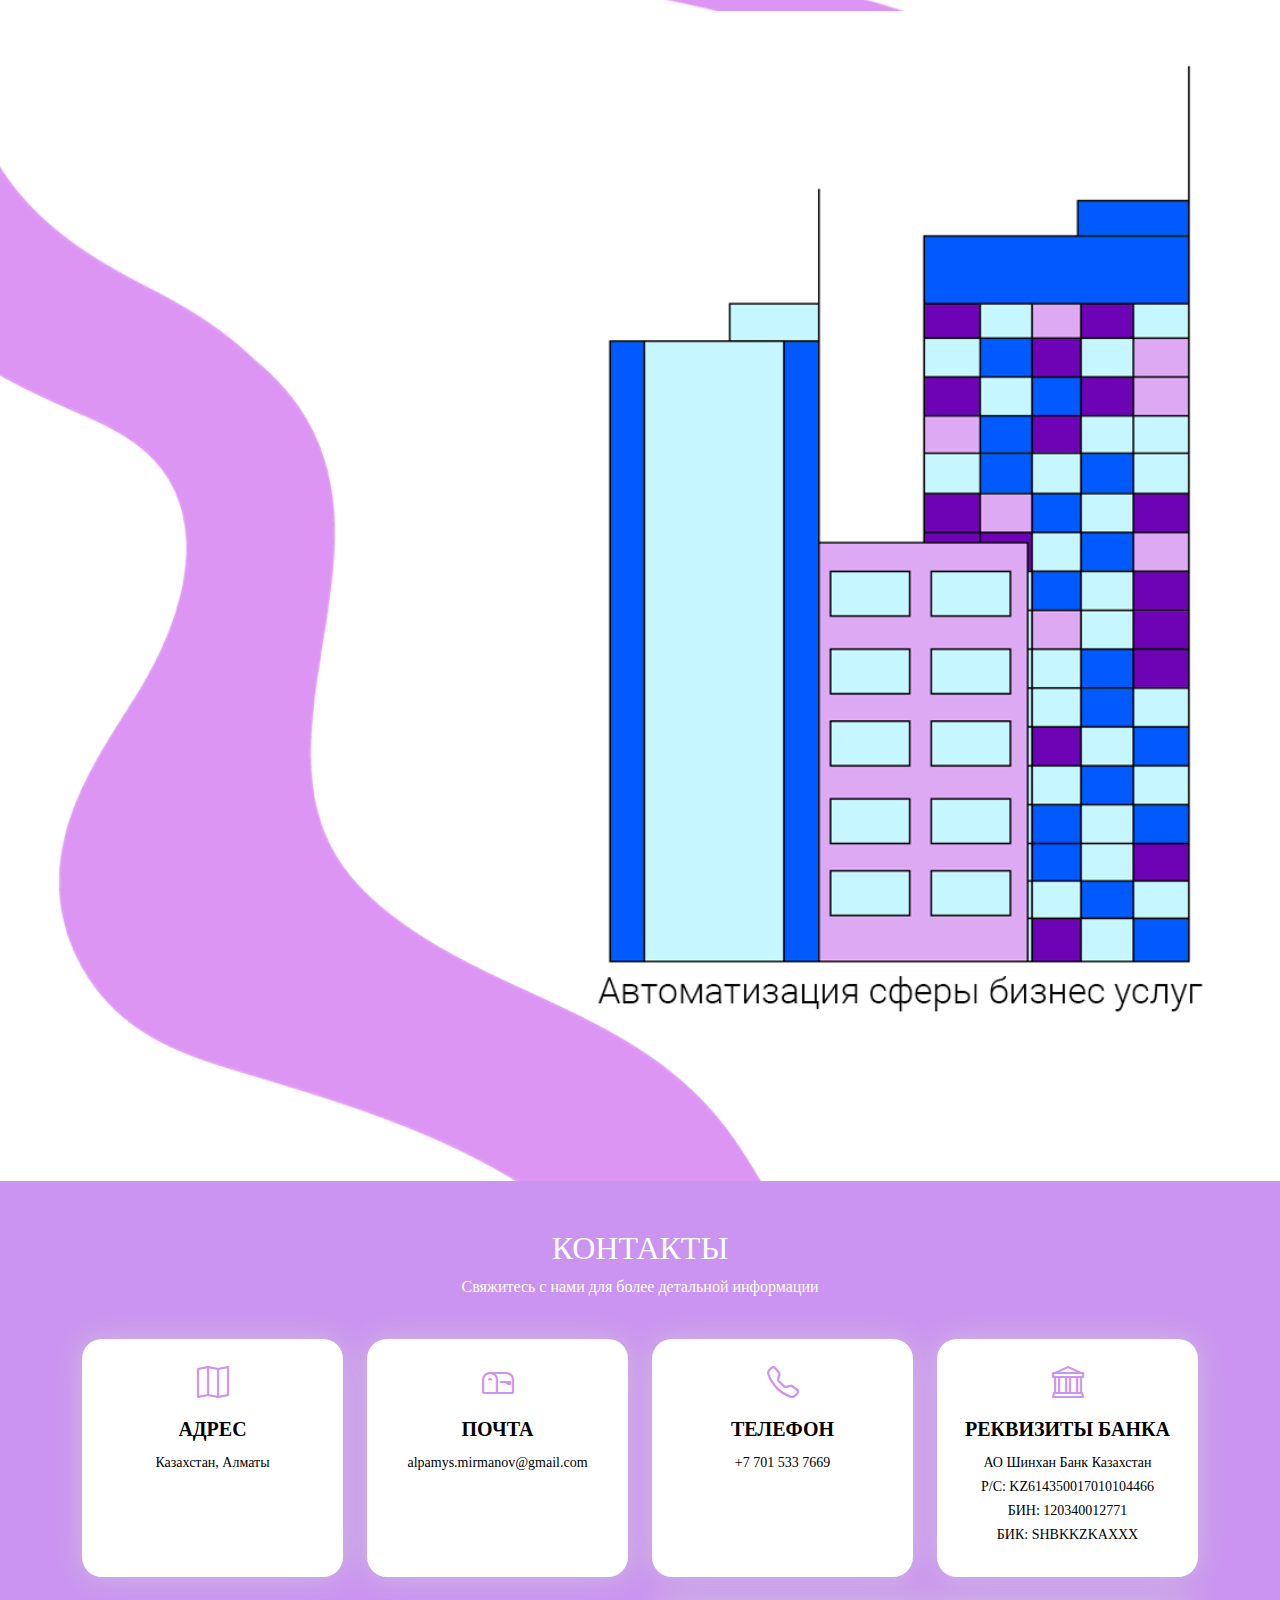
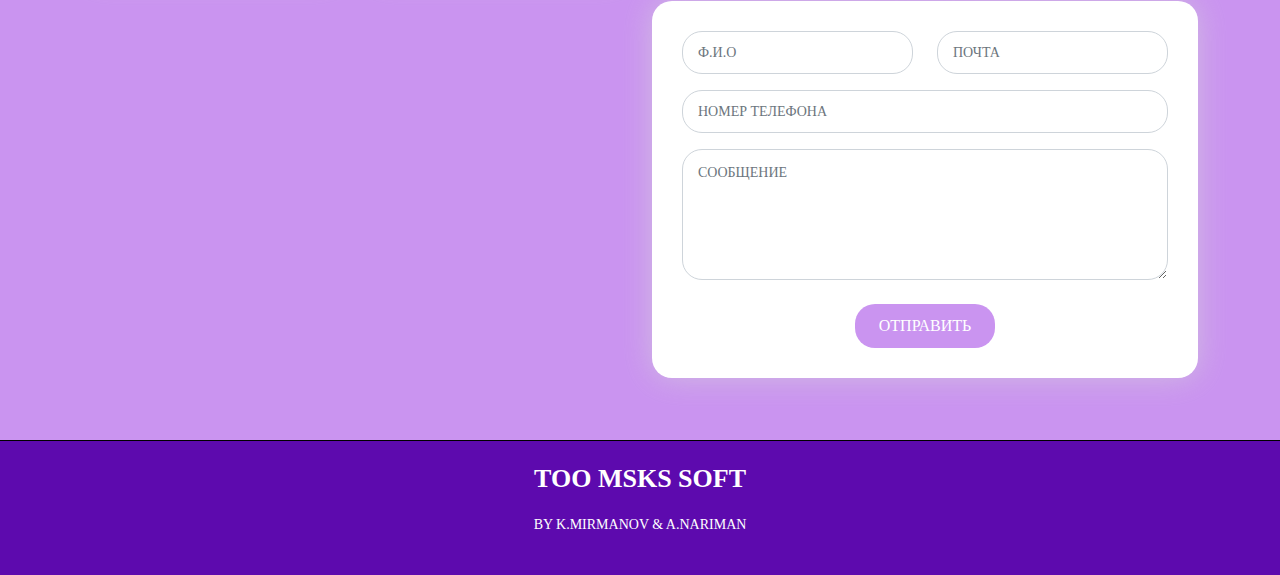
==== commit 8cc2a98b: "Update home.html" ====
--- a/home.html
+++ b/home.html
@@ -64,7 +64,7 @@
       <div class="table-cell">
         <div class="container">
 
-          <h1 class="hero-title mb-4">ТОО «MSKS SOFT» - компания, выполняющая услуги  по проектированию, разработке, внедрению и сопровождению программного обеспечения а так же системной интеграции.<br>
+          <h1 class="hero-title mb-4">ТОО «MSKS SOFT» - компания, выполняющая услуги по проектированию, разработке, внедрению, сопровождению программного обеспечения и системной интеграции.<br>
           </h1>
           <br>
             <a class="btn btn-primary" href="#contact" role="button">СВЯЗАТЬСЯ</a>
@@ -92,9 +92,7 @@
           <div class="tab-pane fade active show" id="menu-starters">
   
             <div class="tab-header text-center"> <br><br>
-              <h3>На основе собственной Low-code платформы в кратчайшие
-                сроки  мы разрабатываем и внедряем информационные системы и базы данных, которые уже
-                будут иметь как минимум следующие функции:                
+              <h3>На основе собственной Low-code платформы в кратчайшие сроки мы разрабатываем и внедряем информационные системы, базы данных и web-порталы,  которые уже будут иметь как минимум следующие функции:               
                 </h3>
             </div>
   
